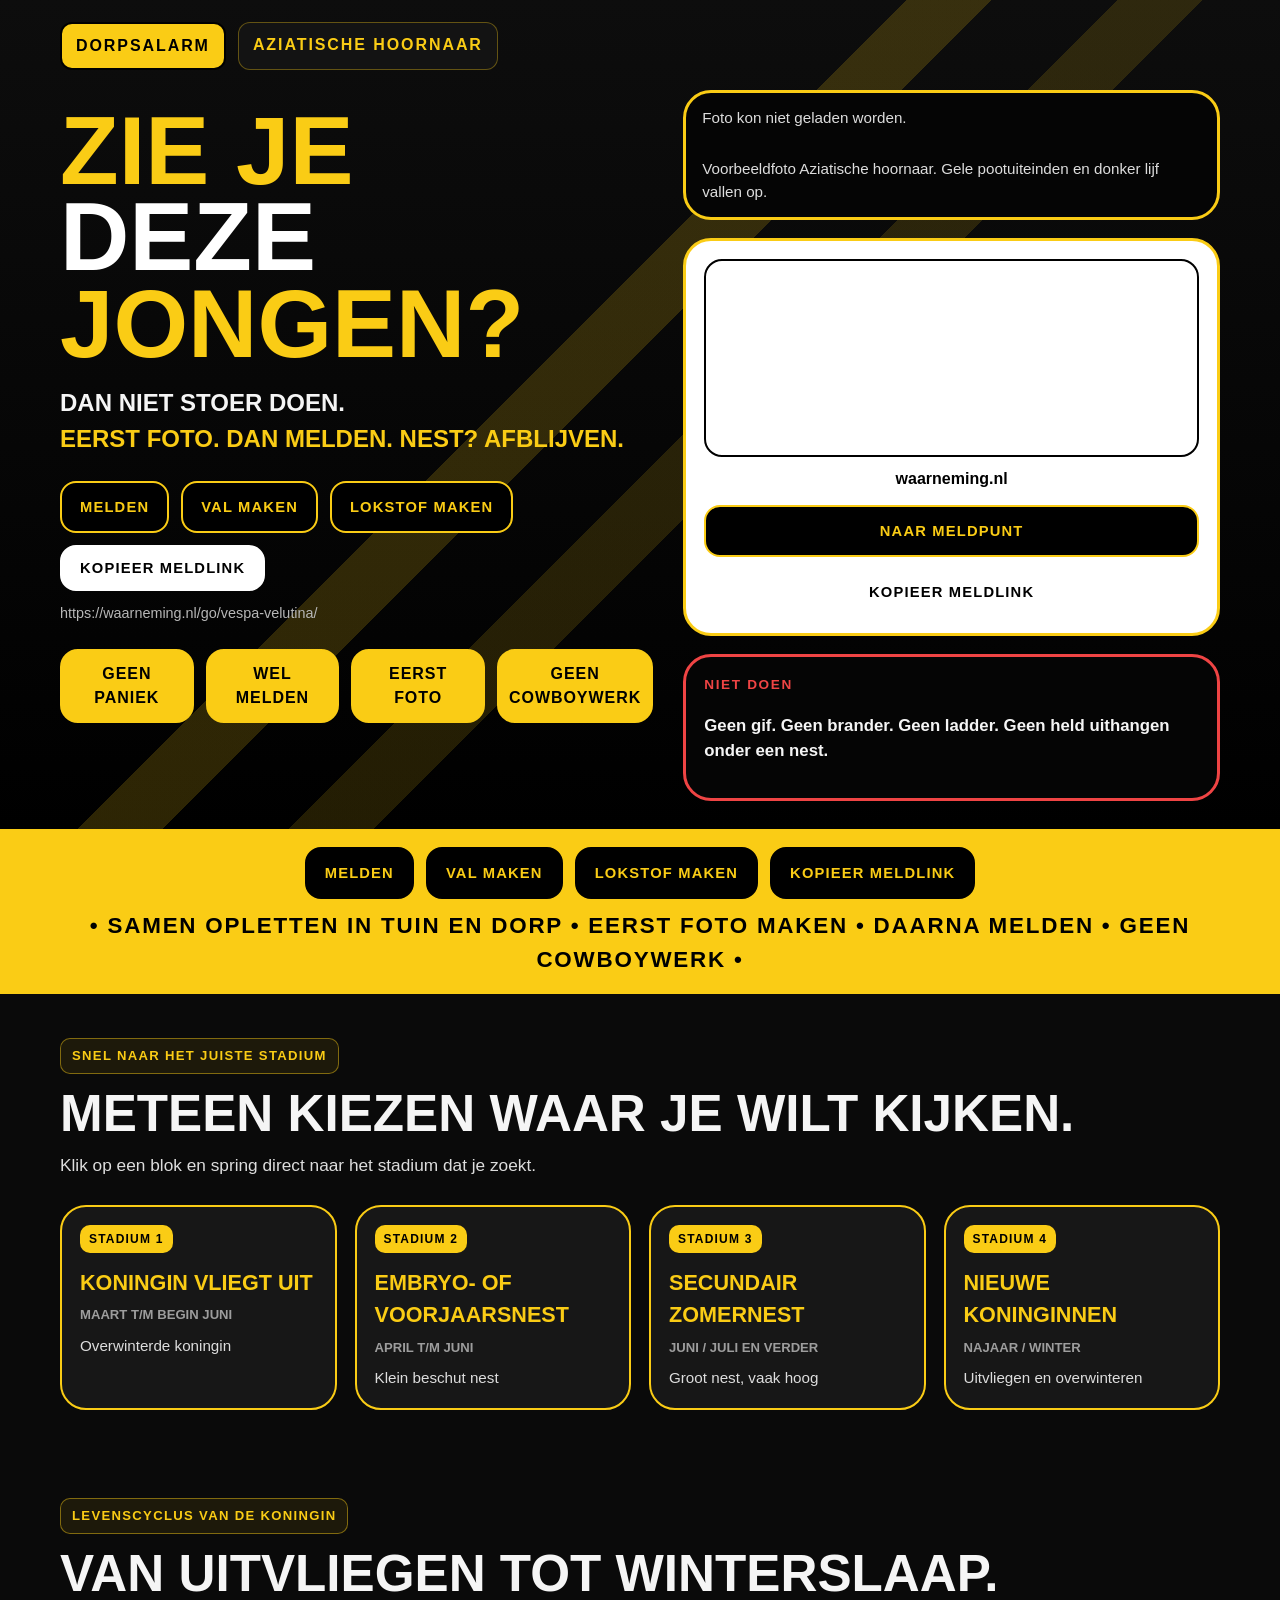
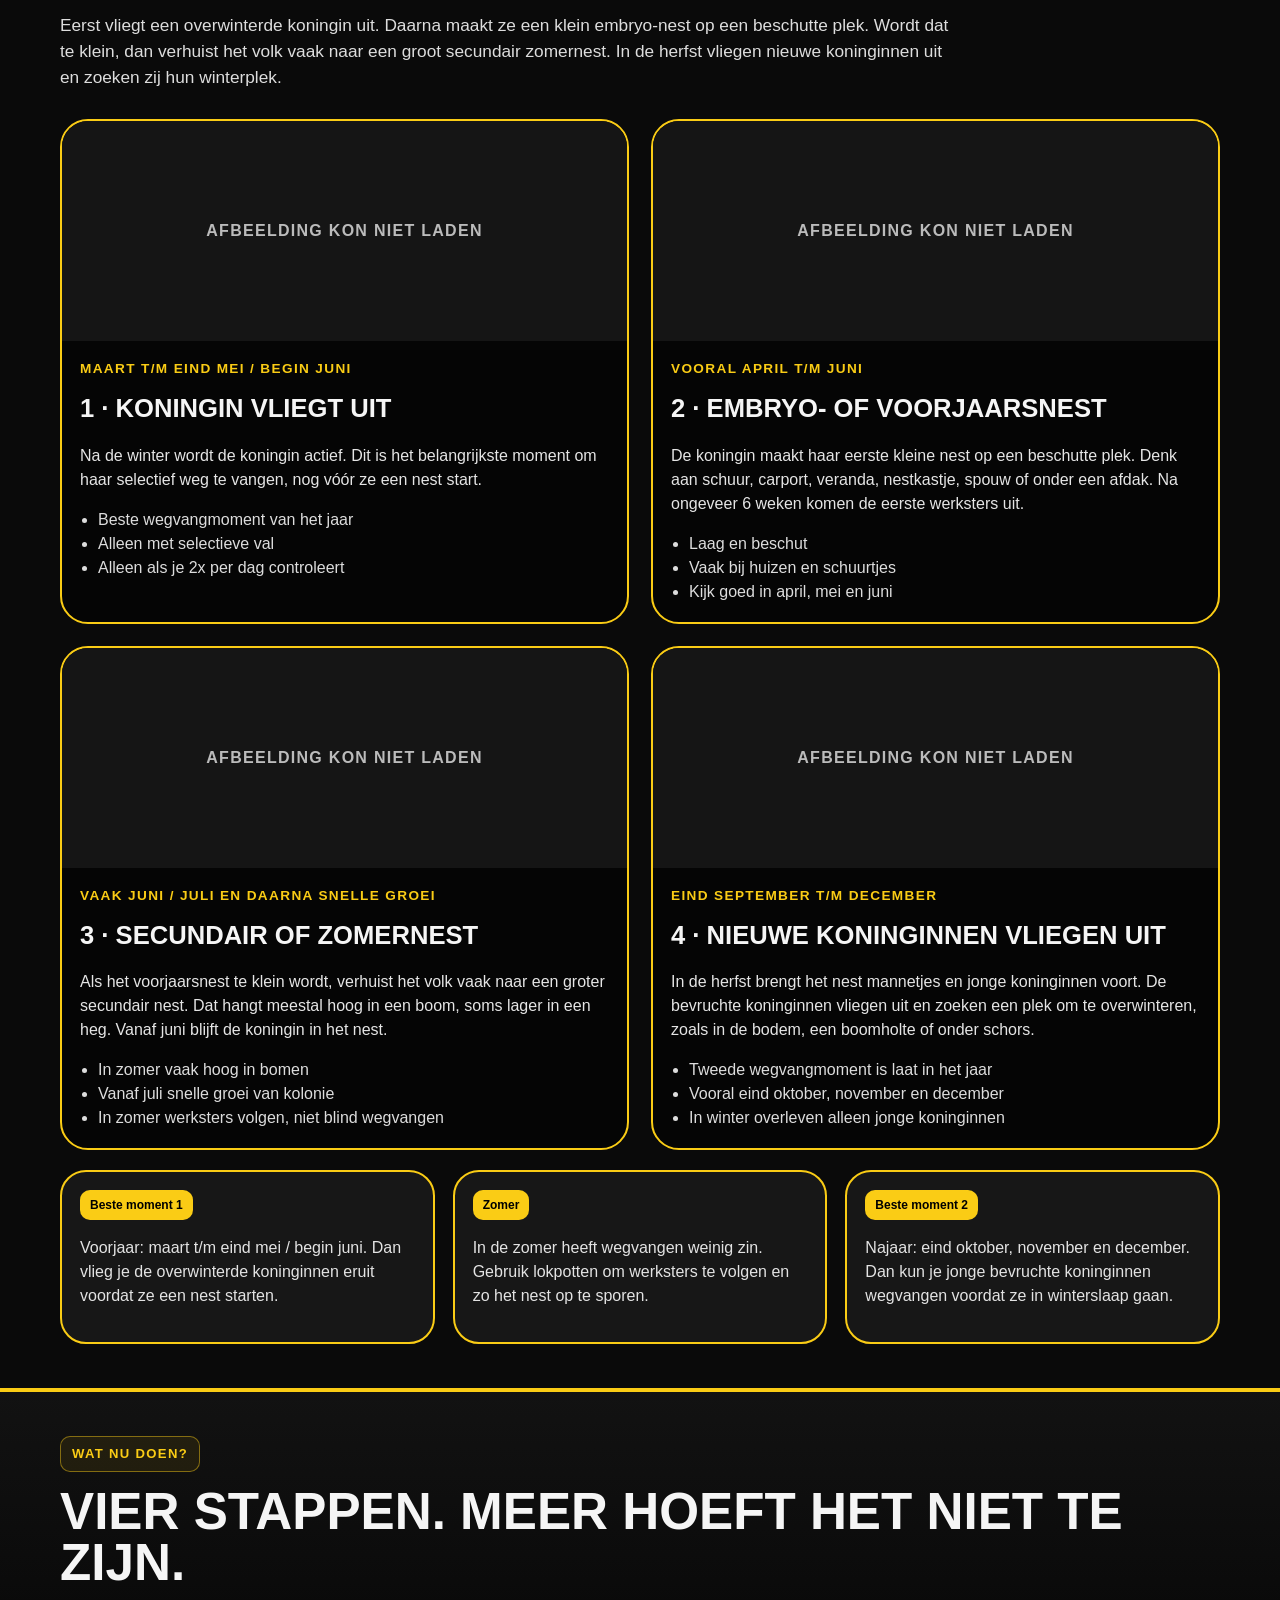
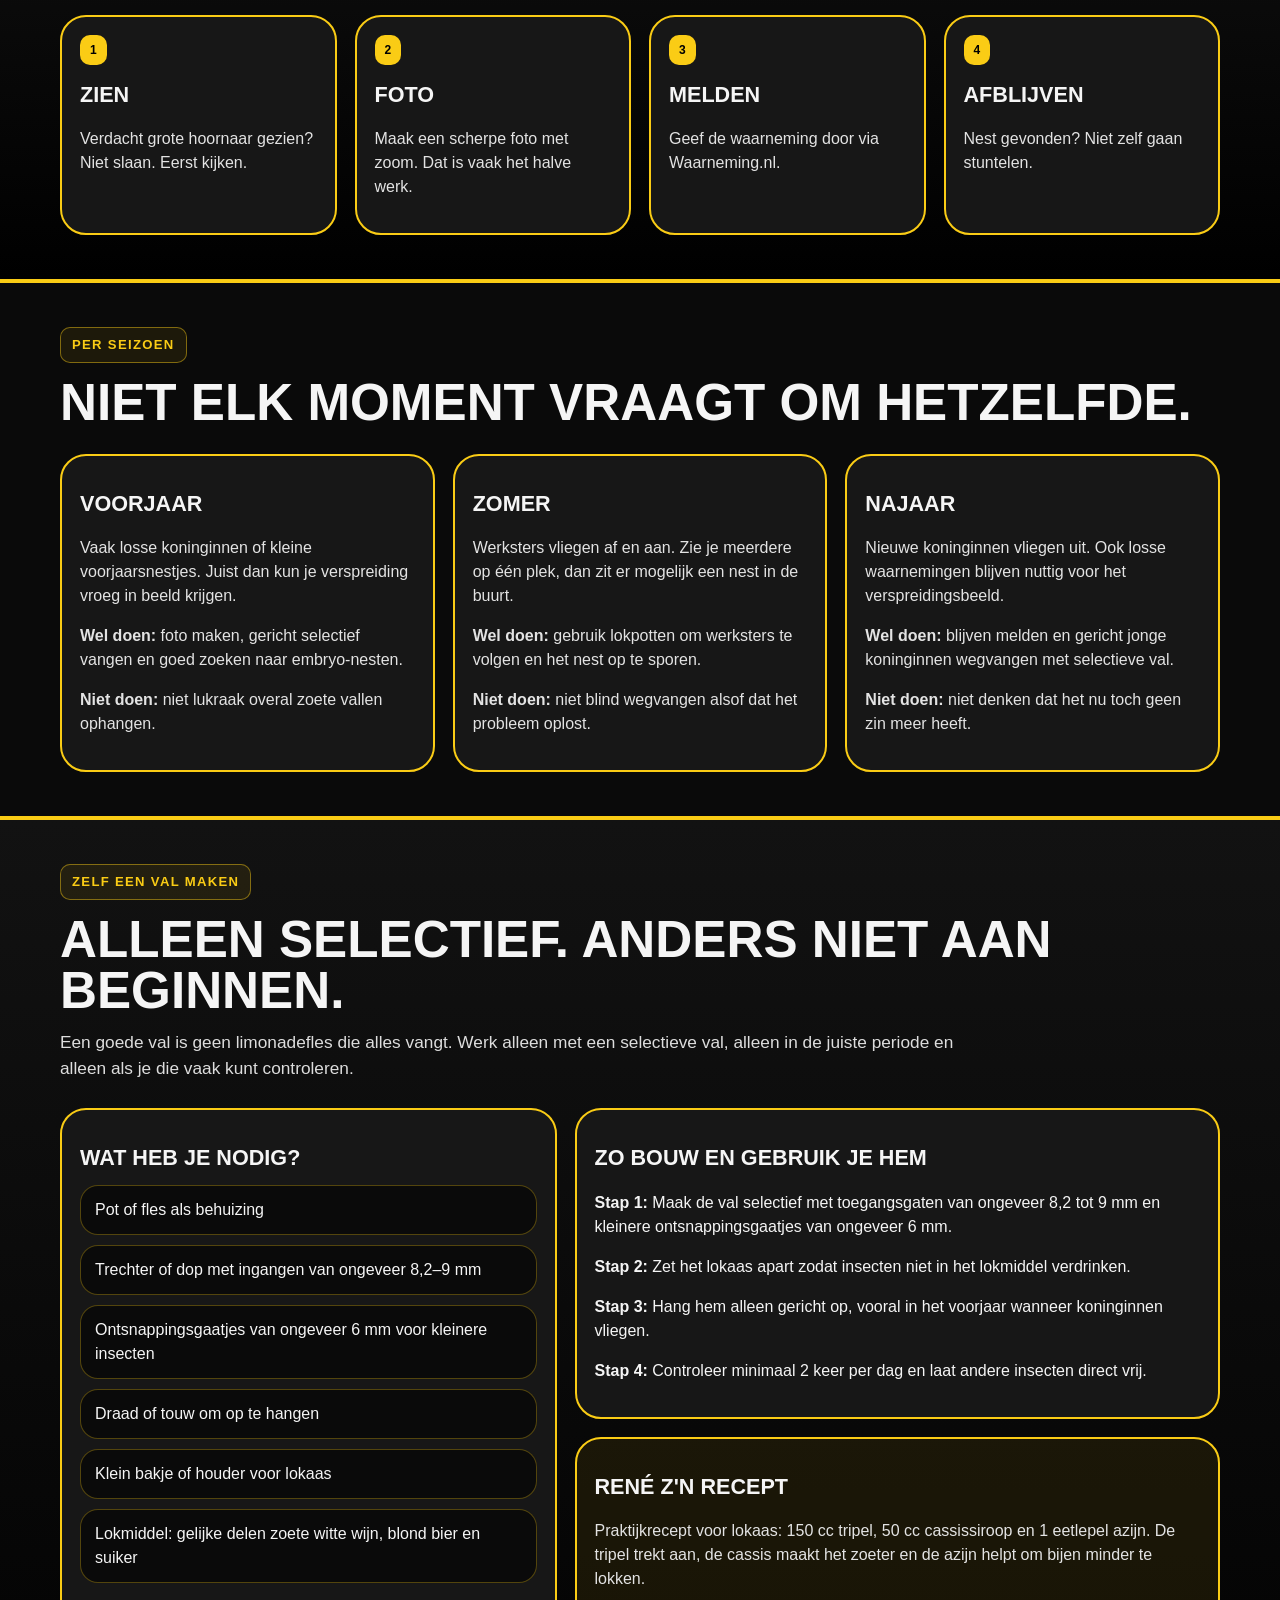
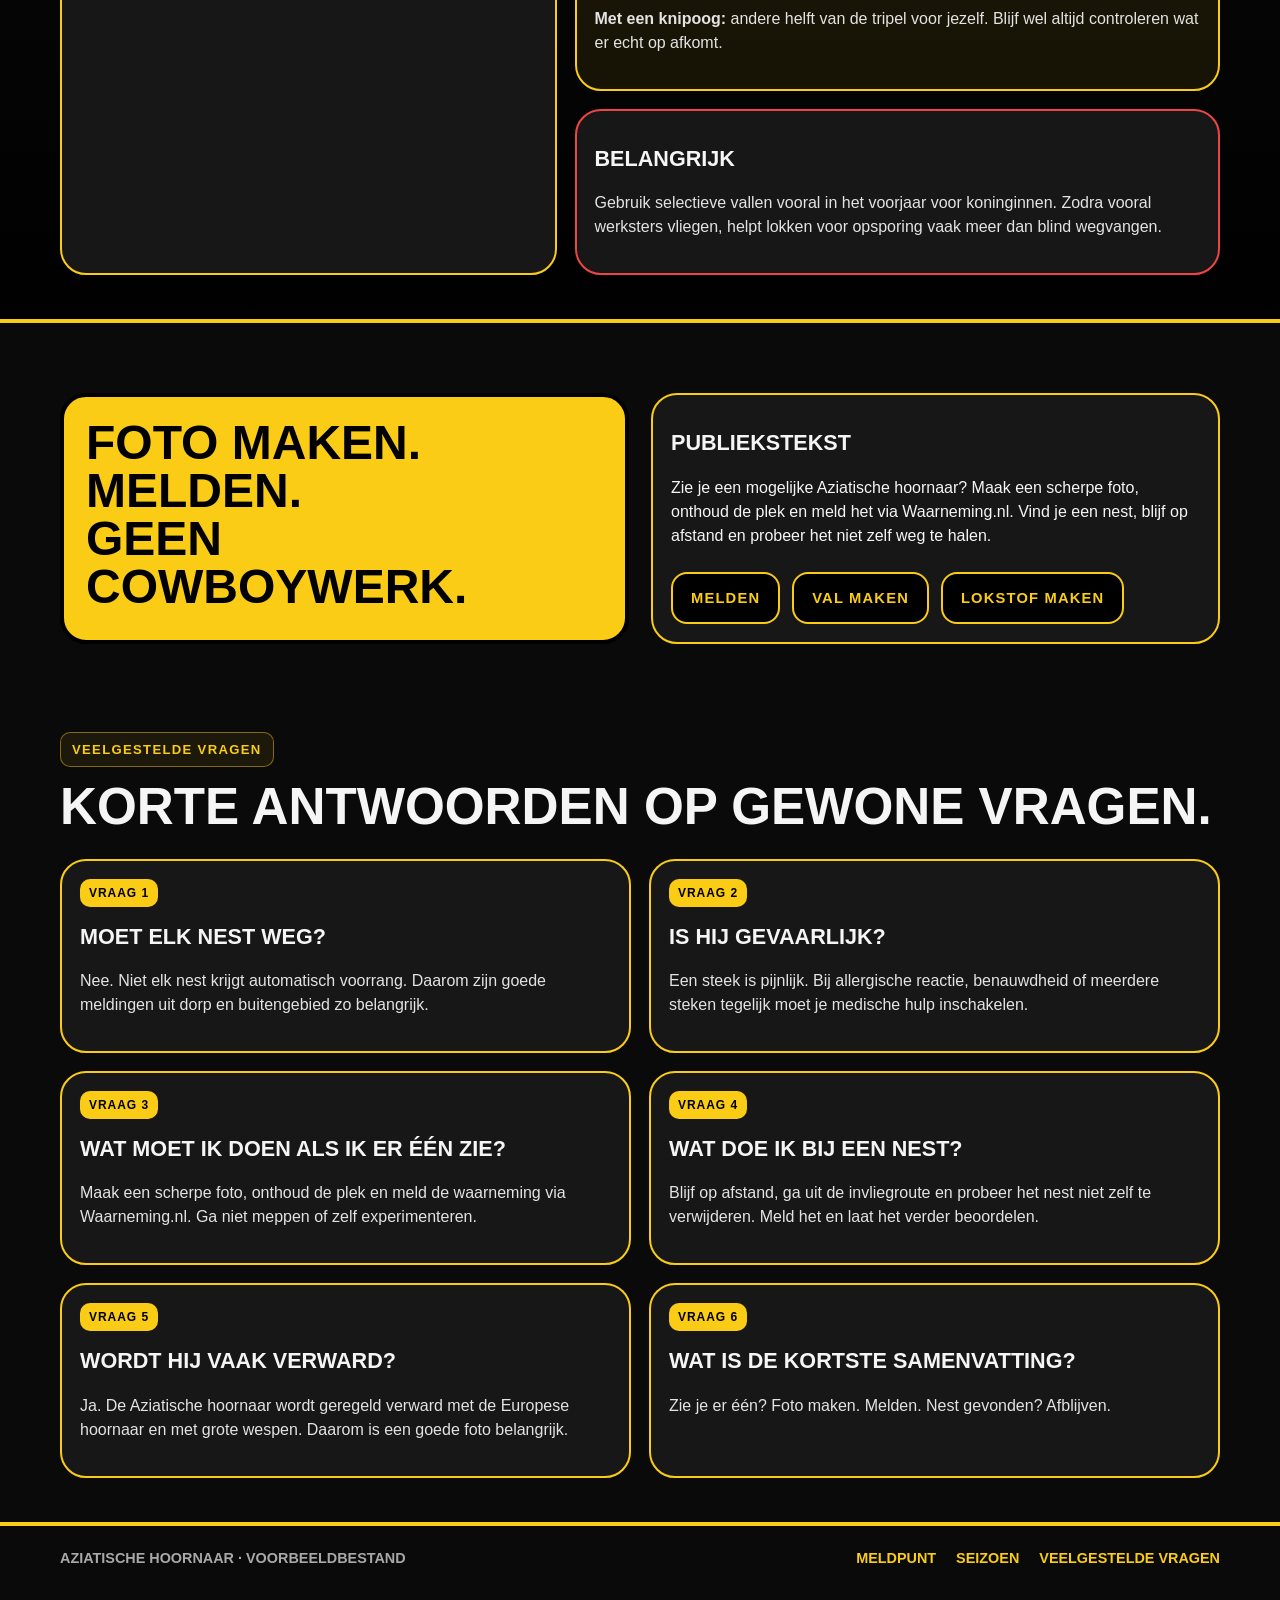
==== index.html @ 9f74a030 "Add files via upload" ====
<!DOCTYPE html>
<html lang="nl">
<head>
<meta charset="utf-8">
<meta name="viewport" content="width=device-width, initial-scale=1">
<title>Aziatische hoornaar – voorbeeld</title>
<style>
:root {
  --bg:#0a0a0a; --panel:#111; --panel2:#171717; --text:#f5f5f5; --muted:#b7b7b7;
  --yellow:#facc15; --red:#ef4444; --white:#fff; --black:#000;
}
* { box-sizing:border-box; }
html { scroll-behavior:smooth; }
body { margin:0; font-family:Arial,Helvetica,sans-serif; background:var(--bg); color:var(--text); line-height:1.5; }
.wrap { max-width:1200px; margin:0 auto; padding:0 20px; }
.hero {
  background:
    linear-gradient(135deg, transparent 0 43%, rgba(250,204,21,.18) 43% 47%, transparent 47% 53%, rgba(250,204,21,.14) 53% 57%, transparent 57% 100%),
    linear-gradient(180deg,#0d0d0d 0%, #000 100%);
  border-bottom:4px solid var(--yellow);
}
.topline { display:flex; gap:12px; flex-wrap:wrap; padding-top:22px; }
.badge { display:inline-block; padding:10px 14px; border-radius:12px; font-weight:900; text-transform:uppercase; letter-spacing:.12em; }
.badge.yellow { background:var(--yellow); color:#000; border:2px solid #000; }
.badge.dark { background:#131313; color:var(--yellow); border:1px solid rgba(250,204,21,.35); }
.hero-grid { display:grid; grid-template-columns:1.05fr .95fr; gap:30px; padding:20px 0 28px; }
h1 { margin:18px 0 0; font-size:clamp(3rem, 9vw, 6rem); line-height:.9; text-transform:uppercase; font-weight:900; color:var(--yellow); }
h1 .white, h1 .yellow { display:block; }
h1 .white { color:#fff; }
h1 .yellow { color:var(--yellow); }
.hero p.lead { margin:18px 0 0; font-size:clamp(1.1rem,2vw,1.5rem); text-transform:uppercase; font-weight:800; }
.hero p.lead .yellow { color:var(--yellow); display:block; }
.button-row { display:flex; gap:12px; flex-wrap:wrap; margin-top:24px; }
.btn {
  display:inline-block; border:2px solid var(--yellow); background:#000; color:var(--yellow);
  padding:13px 18px; border-radius:16px; text-decoration:none; text-transform:uppercase;
  font-weight:900; letter-spacing:.08em; font-size:.92rem;
}
.btn:hover { background:var(--yellow); color:#000; }
.btn.white { border-color:#fff; background:#fff; color:#000; cursor:pointer; }
.urlline { margin-top:12px; font-size:.9rem; color:var(--muted); word-break:break-all; }
.poster-grid { display:grid; grid-template-columns:repeat(4,1fr); gap:12px; margin-top:24px; }
.poster {
  min-height:74px; display:flex; align-items:center; justify-content:center; text-align:center;
  border-radius:18px; border:2px solid var(--yellow); background:var(--yellow); color:#000;
  font-weight:900; text-transform:uppercase; letter-spacing:.06em; padding:10px;
}
.side-stack { display:grid; gap:18px; }
.photo-card, .qr-card, .danger-card { border:3px solid var(--yellow); border-radius:28px; background:#050505; overflow:hidden; }
.photo-card img { width:100%; aspect-ratio:4/3; object-fit:cover; display:block; background:#181818; }
.photo-caption { padding:14px 16px; color:#ddd; font-size:.95rem; }
.qr-card { padding:18px; background:#fff; color:#000; }
.qr-box { display:flex; justify-content:center; padding:12px; border:2px solid #000; border-radius:18px; background:#fff; }
.qr-box svg { width:170px; height:170px; }
.qr-site { margin-top:10px; font-weight:800; text-align:center; }
.danger-card { padding:18px; border-color:var(--red); }
.danger-card .title { color:var(--red); font-weight:900; text-transform:uppercase; letter-spacing:.12em; font-size:.85rem; }
.danger-card p { font-size:1.05rem; font-weight:700; }
.noticebar { background:var(--yellow); color:#000; border-bottom:4px solid var(--yellow); }
.noticebar .wrap { padding-top:14px; padding-bottom:14px; }
.notice { text-align:center; font-size:clamp(1rem,2vw,1.4rem); font-weight:900; text-transform:uppercase; letter-spacing:.08em; }
.quick-actions { display:flex; flex-wrap:wrap; gap:12px; justify-content:center; margin-bottom:10px; }
.quick-actions .btn { border-color:#000; background:#000; color:var(--yellow); }
.quick-actions .btn.white { border-color:#000; }
section.block { padding:44px 0; }
.section-tag {
  display:inline-block; padding:7px 11px; border-radius:10px; color:var(--yellow);
  border:1px solid rgba(250,204,21,.45); background:rgba(250,204,21,.08);
  text-transform:uppercase; font-size:.82rem; font-weight:900; letter-spacing:.1em;
}
section h2 { margin:14px 0 0; font-size:clamp(2rem,4vw,3.3rem); text-transform:uppercase; font-weight:900; line-height:1; }
.section-intro { max-width:900px; color:#ddd; font-size:1.08rem; margin-top:14px; }
.jump-grid, .steps-grid, .timing-grid, .faq-grid, .season-grid, .materials-grid { display:grid; gap:18px; }
.jump-grid { grid-template-columns:repeat(4,1fr); margin-top:26px; }
.jump {
  display:block; text-decoration:none; color:#fff; background:var(--panel2); border:2px solid var(--yellow);
  border-radius:26px; padding:18px;
}
.jump .num {
  display:inline-block; background:var(--yellow); color:#000; border-radius:10px; padding:5px 9px;
  text-transform:uppercase; font-size:.75rem; font-weight:900; letter-spacing:.1em;
}
.jump h3 { margin:14px 0 6px; font-size:1.35rem; color:var(--yellow); text-transform:uppercase; }
.jump .small { color:#9d9d9d; text-transform:uppercase; font-size:.82rem; font-weight:700; }
.jump p { margin:10px 0 0; color:#ddd; font-size:.95rem; }
.stages { display:grid; grid-template-columns:repeat(2,1fr); gap:22px; margin-top:28px; }
.stage-card {
  background:#050505; border:2px solid var(--yellow); border-radius:28px; overflow:hidden;
  scroll-margin-top:20px;
}
.image-wrap { position:relative; background:#151515; }
.image-wrap img { width:100%; aspect-ratio:4/3; object-fit:cover; display:block; }
.img-fallback {
  display:none; align-items:center; justify-content:center; min-height:220px; color:#bbb;
  text-transform:uppercase; font-weight:800; letter-spacing:.08em;
}
.stage-body { padding:18px; }
.eyebrow { color:var(--yellow); font-size:.85rem; font-weight:900; text-transform:uppercase; letter-spacing:.1em; }
.stage-card h3 { margin:10px 0 8px; font-size:1.6rem; text-transform:uppercase; }
.stage-card p { color:#e5e5e5; }
.stage-card ul { margin:14px 0 0; padding-left:18px; color:#ddd; }
.steps-grid { grid-template-columns:repeat(4,1fr); margin-top:26px; }
.step, .timing, .faq, .season, .material, .recipe, .warning {
  background:var(--panel2); border:2px solid var(--yellow); border-radius:26px; padding:18px;
}
.step .num, .timing .num {
  display:inline-block; background:var(--yellow); color:#000; border-radius:10px; padding:6px 10px; font-size:.75rem; font-weight:900;
}
.step h3, .season h3, .material h3, .faq h3, .recipe h3, .warning h3 { margin:14px 0 8px; text-transform:uppercase; font-size:1.35rem; }
.step p, .timing p, .season p, .faq p, .recipe p, .warning p { color:#e3e3e3; }
.timing-grid { grid-template-columns:repeat(3,1fr); margin-top:20px; }
.band {
  border-top:4px solid var(--yellow); border-bottom:4px solid var(--yellow);
  background:linear-gradient(180deg,#121212,#000);
}
.notice-slogan {
  background:var(--yellow); color:#000; border:4px solid #000; border-radius:26px; padding:22px;
  font-size:clamp(1.8rem,4vw,3rem); font-weight:900; text-transform:uppercase; line-height:1;
}
.duo { display:grid; grid-template-columns:1fr 1fr; gap:22px; margin-top:26px; }
.faq-grid { grid-template-columns:repeat(2,1fr); margin-top:26px; }
.faq .qnum {
  display:inline-block; background:var(--yellow); color:#000; border-radius:10px; padding:5px 9px;
  font-size:.75rem; font-weight:900; text-transform:uppercase; letter-spacing:.08em;
}
.season-grid { grid-template-columns:repeat(3,1fr); margin-top:26px; }
.materials-grid { grid-template-columns:1fr 1.3fr; margin-top:26px; }
.material-list > div { margin-top:10px; background:#0a0a0a; border:1px solid rgba(250,204,21,.3); border-radius:18px; padding:12px 14px; }
.recipe { background:rgba(250,204,21,.08); }
.warning { border-color:var(--red); }
.footer {
  border-top:4px solid var(--yellow); padding:22px 0 40px; color:#a8a8a8; text-transform:uppercase; font-weight:700; font-size:.9rem;
}
.footer a { color:var(--yellow); text-decoration:none; margin-left:16px; }
@media (max-width: 980px) {
  .hero-grid, .duo, .materials-grid, .stages, .faq-grid { grid-template-columns:1fr; }
  .poster-grid, .jump-grid, .steps-grid, .timing-grid, .season-grid { grid-template-columns:repeat(2,1fr); }
}
@media (max-width: 640px) {
  .poster-grid, .jump-grid, .steps-grid, .timing-grid, .season-grid { grid-template-columns:1fr; }
  .btn { width:100%; text-align:center; }
}
</style>
</head>
<body>
  <header class="hero">
    <div class="wrap">
      <div class="topline">
        <span class="badge yellow">Dorpsalarm</span>
        <span class="badge dark">Aziatische hoornaar</span>
      </div>
      <div class="hero-grid">
        <div>
          <h1>ZIE JE <span class="white">DEZE</span><span class="yellow">JONGEN?</span></h1>
          <p class="lead">Dan niet stoer doen.<span class="yellow">Eerst foto. Dan melden. Nest? Afblijven.</span></p>

          <div class="button-row">
            <a class="btn" href="https://waarneming.nl/go/vespa-velutina/" target="_blank" rel="noreferrer">Melden</a>
            <a class="btn" href="#val-maken">Val maken</a>
            <a class="btn" href="#lokstof">Lokstof maken</a>
            <button class="btn white" type="button" onclick="copyReportUrl()">Kopieer meldlink</button>
          </div>
          <div class="urlline">https://waarneming.nl/go/vespa-velutina/</div>

          <div class="poster-grid">
            <div class="poster">Geen paniek</div>
            <div class="poster">Wel melden</div>
            <div class="poster">Eerst foto</div>
            <div class="poster">Geen cowboywerk</div>
          </div>
        </div>

        <div class="side-stack">
          <div class="photo-card">
            <img src="https://upload.wikimedia.org/wikipedia/commons/5/5e/Vespa_velutina_front.JPG"
                 alt="Foto van een Aziatische hoornaar"
                 onerror="this.style.display='none'; this.nextElementSibling.style.display='block';">
            <div class="photo-caption" style="display:none;">Foto kon niet geladen worden.</div>
            <div class="photo-caption">Voorbeeldfoto Aziatische hoornaar. Gele pootuiteinden en donker lijf vallen op.</div>
          </div>

          <div class="qr-card">
            <div class="qr-box"><?xml version='1.0' encoding='UTF-8'?>
<svg width="24.8mm" height="24.8mm" version="1.1" xmlns="http://www.w3.org/2000/svg"><svg:rect xmlns:svg="http://www.w3.org/2000/svg" x="0.8mm" y="0.8mm" width="0.8mm" height="0.8mm"/><svg:rect xmlns:svg="http://www.w3.org/2000/svg" x="1.6mm" y="0.8mm" width="0.8mm" height="0.8mm"/><svg:rect xmlns:svg="http://www.w3.org/2000/svg" x="2.4mm" y="0.8mm" width="0.8mm" height="0.8mm"/><svg:rect xmlns:svg="http://www.w3.org/2000/svg" x="3.2mm" y="0.8mm" width="0.8mm" height="0.8mm"/><svg:rect xmlns:svg="http://www.w3.org/2000/svg" x="4mm" y="0.8mm" width="0.8mm" height="0.8mm"/><svg:rect xmlns:svg="http://www.w3.org/2000/svg" x="4.8mm" y="0.8mm" width="0.8mm" height="0.8mm"/><svg:rect xmlns:svg="http://www.w3.org/2000/svg" x="5.6mm" y="0.8mm" width="0.8mm" height="0.8mm"/><svg:rect xmlns:svg="http://www.w3.org/2000/svg" x="7.2mm" y="0.8mm" width="0.8mm" height="0.8mm"/><svg:rect xmlns:svg="http://www.w3.org/2000/svg" x="8mm" y="0.8mm" width="0.8mm" height="0.8mm"/><svg:rect xmlns:svg="http://www.w3.org/2000/svg" x="8.8mm" y="0.8mm" width="0.8mm" height="0.8mm"/><svg:rect xmlns:svg="http://www.w3.org/2000/svg" x="9.6mm" y="0.8mm" width="0.8mm" height="0.8mm"/><svg:rect xmlns:svg="http://www.w3.org/2000/svg" x="12mm" y="0.8mm" width="0.8mm" height="0.8mm"/><svg:rect xmlns:svg="http://www.w3.org/2000/svg" x="12.8mm" y="0.8mm" width="0.8mm" height="0.8mm"/><svg:rect xmlns:svg="http://www.w3.org/2000/svg" x="13.6mm" y="0.8mm" width="0.8mm" height="0.8mm"/><svg:rect xmlns:svg="http://www.w3.org/2000/svg" x="15.2mm" y="0.8mm" width="0.8mm" height="0.8mm"/><svg:rect xmlns:svg="http://www.w3.org/2000/svg" x="18.4mm" y="0.8mm" width="0.8mm" height="0.8mm"/><svg:rect xmlns:svg="http://www.w3.org/2000/svg" x="19.2mm" y="0.8mm" width="0.8mm" height="0.8mm"/><svg:rect xmlns:svg="http://www.w3.org/2000/svg" x="20mm" y="0.8mm" width="0.8mm" height="0.8mm"/><svg:rect xmlns:svg="http://www.w3.org/2000/svg" x="20.8mm" y="0.8mm" width="0.8mm" height="0.8mm"/><svg:rect xmlns:svg="http://www.w3.org/2000/svg" x="21.6mm" y="0.8mm" width="0.8mm" height="0.8mm"/><svg:rect xmlns:svg="http://www.w3.org/2000/svg" x="22.4mm" y="0.8mm" width="0.8mm" height="0.8mm"/><svg:rect xmlns:svg="http://www.w3.org/2000/svg" x="23.2mm" y="0.8mm" width="0.8mm" height="0.8mm"/><svg:rect xmlns:svg="http://www.w3.org/2000/svg" x="0.8mm" y="1.6mm" width="0.8mm" height="0.8mm"/><svg:rect xmlns:svg="http://www.w3.org/2000/svg" x="5.6mm" y="1.6mm" width="0.8mm" height="0.8mm"/><svg:rect xmlns:svg="http://www.w3.org/2000/svg" x="8mm" y="1.6mm" width="0.8mm" height="0.8mm"/><svg:rect xmlns:svg="http://www.w3.org/2000/svg" x="8.8mm" y="1.6mm" width="0.8mm" height="0.8mm"/><svg:rect xmlns:svg="http://www.w3.org/2000/svg" x="10.4mm" y="1.6mm" width="0.8mm" height="0.8mm"/><svg:rect xmlns:svg="http://www.w3.org/2000/svg" x="11.2mm" y="1.6mm" width="0.8mm" height="0.8mm"/><svg:rect xmlns:svg="http://www.w3.org/2000/svg" x="12mm" y="1.6mm" width="0.8mm" height="0.8mm"/><svg:rect xmlns:svg="http://www.w3.org/2000/svg" x="14.4mm" y="1.6mm" width="0.8mm" height="0.8mm"/><svg:rect xmlns:svg="http://www.w3.org/2000/svg" x="16mm" y="1.6mm" width="0.8mm" height="0.8mm"/><svg:rect xmlns:svg="http://www.w3.org/2000/svg" x="18.4mm" y="1.6mm" width="0.8mm" height="0.8mm"/><svg:rect xmlns:svg="http://www.w3.org/2000/svg" x="23.2mm" y="1.6mm" width="0.8mm" height="0.8mm"/><svg:rect xmlns:svg="http://www.w3.org/2000/svg" x="0.8mm" y="2.4mm" width="0.8mm" height="0.8mm"/><svg:rect xmlns:svg="http://www.w3.org/2000/svg" x="2.4mm" y="2.4mm" width="0.8mm" height="0.8mm"/><svg:rect xmlns:svg="http://www.w3.org/2000/svg" x="3.2mm" y="2.4mm" width="0.8mm" height="0.8mm"/><svg:rect xmlns:svg="http://www.w3.org/2000/svg" x="4mm" y="2.4mm" width="0.8mm" height="0.8mm"/><svg:rect xmlns:svg="http://www.w3.org/2000/svg" x="5.6mm" y="2.4mm" width="0.8mm" height="0.8mm"/><svg:rect xmlns:svg="http://www.w3.org/2000/svg" x="8mm" y="2.4mm" width="0.8mm" height="0.8mm"/><svg:rect xmlns:svg="http://www.w3.org/2000/svg" x="10.4mm" y="2.4mm" width="0.8mm" height="0.8mm"/><svg:rect xmlns:svg="http://www.w3.org/2000/svg" x="12mm" y="2.4mm" width="0.8mm" height="0.8mm"/><svg:rect xmlns:svg="http://www.w3.org/2000/svg" x="12.8mm" y="2.4mm" width="0.8mm" height="0.8mm"/><svg:rect xmlns:svg="http://www.w3.org/2000/svg" x="14.4mm" y="2.4mm" width="0.8mm" height="0.8mm"/><svg:rect xmlns:svg="http://www.w3.org/2000/svg" x="15.2mm" y="2.4mm" width="0.8mm" height="0.8mm"/><svg:rect xmlns:svg="http://www.w3.org/2000/svg" x="16mm" y="2.4mm" width="0.8mm" height="0.8mm"/><svg:rect xmlns:svg="http://www.w3.org/2000/svg" x="16.8mm" y="2.4mm" width="0.8mm" height="0.8mm"/><svg:rect xmlns:svg="http://www.w3.org/2000/svg" x="18.4mm" y="2.4mm" width="0.8mm" height="0.8mm"/><svg:rect xmlns:svg="http://www.w3.org/2000/svg" x="20mm" y="2.4mm" width="0.8mm" height="0.8mm"/><svg:rect xmlns:svg="http://www.w3.org/2000/svg" x="20.8mm" y="2.4mm" width="0.8mm" height="0.8mm"/><svg:rect xmlns:svg="http://www.w3.org/2000/svg" x="21.6mm" y="2.4mm" width="0.8mm" height="0.8mm"/><svg:rect xmlns:svg="http://www.w3.org/2000/svg" x="23.2mm" y="2.4mm" width="0.8mm" height="0.8mm"/><svg:rect xmlns:svg="http://www.w3.org/2000/svg" x="0.8mm" y="3.2mm" width="0.8mm" height="0.8mm"/><svg:rect xmlns:svg="http://www.w3.org/2000/svg" x="2.4mm" y="3.2mm" width="0.8mm" height="0.8mm"/><svg:rect xmlns:svg="http://www.w3.org/2000/svg" x="3.2mm" y="3.2mm" width="0.8mm" height="0.8mm"/><svg:rect xmlns:svg="http://www.w3.org/2000/svg" x="4mm" y="3.2mm" width="0.8mm" height="0.8mm"/><svg:rect xmlns:svg="http://www.w3.org/2000/svg" x="5.6mm" y="3.2mm" width="0.8mm" height="0.8mm"/><svg:rect xmlns:svg="http://www.w3.org/2000/svg" x="7.2mm" y="3.2mm" width="0.8mm" height="0.8mm"/><svg:rect xmlns:svg="http://www.w3.org/2000/svg" x="8mm" y="3.2mm" width="0.8mm" height="0.8mm"/><svg:rect xmlns:svg="http://www.w3.org/2000/svg" x="8.8mm" y="3.2mm" width="0.8mm" height="0.8mm"/><svg:rect xmlns:svg="http://www.w3.org/2000/svg" x="10.4mm" y="3.2mm" width="0.8mm" height="0.8mm"/><svg:rect xmlns:svg="http://www.w3.org/2000/svg" x="11.2mm" y="3.2mm" width="0.8mm" height="0.8mm"/><svg:rect xmlns:svg="http://www.w3.org/2000/svg" x="12mm" y="3.2mm" width="0.8mm" height="0.8mm"/><svg:rect xmlns:svg="http://www.w3.org/2000/svg" x="12.8mm" y="3.2mm" width="0.8mm" height="0.8mm"/><svg:rect xmlns:svg="http://www.w3.org/2000/svg" x="15.2mm" y="3.2mm" width="0.8mm" height="0.8mm"/><svg:rect xmlns:svg="http://www.w3.org/2000/svg" x="16mm" y="3.2mm" width="0.8mm" height="0.8mm"/><svg:rect xmlns:svg="http://www.w3.org/2000/svg" x="18.4mm" y="3.2mm" width="0.8mm" height="0.8mm"/><svg:rect xmlns:svg="http://www.w3.org/2000/svg" x="20mm" y="3.2mm" width="0.8mm" height="0.8mm"/><svg:rect xmlns:svg="http://www.w3.org/2000/svg" x="20.8mm" y="3.2mm" width="0.8mm" height="0.8mm"/><svg:rect xmlns:svg="http://www.w3.org/2000/svg" x="21.6mm" y="3.2mm" width="0.8mm" height="0.8mm"/><svg:rect xmlns:svg="http://www.w3.org/2000/svg" x="23.2mm" y="3.2mm" width="0.8mm" height="0.8mm"/><svg:rect xmlns:svg="http://www.w3.org/2000/svg" x="0.8mm" y="4mm" width="0.8mm" height="0.8mm"/><svg:rect xmlns:svg="http://www.w3.org/2000/svg" x="2.4mm" y="4mm" width="0.8mm" height="0.8mm"/><svg:rect xmlns:svg="http://www.w3.org/2000/svg" x="3.2mm" y="4mm" width="0.8mm" height="0.8mm"/><svg:rect xmlns:svg="http://www.w3.org/2000/svg" x="4mm" y="4mm" width="0.8mm" height="0.8mm"/><svg:rect xmlns:svg="http://www.w3.org/2000/svg" x="5.6mm" y="4mm" width="0.8mm" height="0.8mm"/><svg:rect xmlns:svg="http://www.w3.org/2000/svg" x="7.2mm" y="4mm" width="0.8mm" height="0.8mm"/><svg:rect xmlns:svg="http://www.w3.org/2000/svg" x="8.8mm" y="4mm" width="0.8mm" height="0.8mm"/><svg:rect xmlns:svg="http://www.w3.org/2000/svg" x="10.4mm" y="4mm" width="0.8mm" height="0.8mm"/><svg:rect xmlns:svg="http://www.w3.org/2000/svg" x="12mm" y="4mm" width="0.8mm" height="0.8mm"/><svg:rect xmlns:svg="http://www.w3.org/2000/svg" x="12.8mm" y="4mm" width="0.8mm" height="0.8mm"/><svg:rect xmlns:svg="http://www.w3.org/2000/svg" x="13.6mm" y="4mm" width="0.8mm" height="0.8mm"/><svg:rect xmlns:svg="http://www.w3.org/2000/svg" x="14.4mm" y="4mm" width="0.8mm" height="0.8mm"/><svg:rect xmlns:svg="http://www.w3.org/2000/svg" x="15.2mm" y="4mm" width="0.8mm" height="0.8mm"/><svg:rect xmlns:svg="http://www.w3.org/2000/svg" x="16.8mm" y="4mm" width="0.8mm" height="0.8mm"/><svg:rect xmlns:svg="http://www.w3.org/2000/svg" x="18.4mm" y="4mm" width="0.8mm" height="0.8mm"/><svg:rect xmlns:svg="http://www.w3.org/2000/svg" x="20mm" y="4mm" width="0.8mm" height="0.8mm"/><svg:rect xmlns:svg="http://www.w3.org/2000/svg" x="20.8mm" y="4mm" width="0.8mm" height="0.8mm"/><svg:rect xmlns:svg="http://www.w3.org/2000/svg" x="21.6mm" y="4mm" width="0.8mm" height="0.8mm"/><svg:rect xmlns:svg="http://www.w3.org/2000/svg" x="23.2mm" y="4mm" width="0.8mm" height="0.8mm"/><svg:rect xmlns:svg="http://www.w3.org/2000/svg" x="0.8mm" y="4.8mm" width="0.8mm" height="0.8mm"/><svg:rect xmlns:svg="http://www.w3.org/2000/svg" x="5.6mm" y="4.8mm" width="0.8mm" height="0.8mm"/><svg:rect xmlns:svg="http://www.w3.org/2000/svg" x="7.2mm" y="4.8mm" width="0.8mm" height="0.8mm"/><svg:rect xmlns:svg="http://www.w3.org/2000/svg" x="8mm" y="4.8mm" width="0.8mm" height="0.8mm"/><svg:rect xmlns:svg="http://www.w3.org/2000/svg" x="10.4mm" y="4.8mm" width="0.8mm" height="0.8mm"/><svg:rect xmlns:svg="http://www.w3.org/2000/svg" x="13.6mm" y="4.8mm" width="0.8mm" height="0.8mm"/><svg:rect xmlns:svg="http://www.w3.org/2000/svg" x="14.4mm" y="4.8mm" width="0.8mm" height="0.8mm"/><svg:rect xmlns:svg="http://www.w3.org/2000/svg" x="16mm" y="4.8mm" width="0.8mm" height="0.8mm"/><svg:rect xmlns:svg="http://www.w3.org/2000/svg" x="16.8mm" y="4.8mm" width="0.8mm" height="0.8mm"/><svg:rect xmlns:svg="http://www.w3.org/2000/svg" x="18.4mm" y="4.8mm" width="0.8mm" height="0.8mm"/><svg:rect xmlns:svg="http://www.w3.org/2000/svg" x="23.2mm" y="4.8mm" width="0.8mm" height="0.8mm"/><svg:rect xmlns:svg="http://www.w3.org/2000/svg" x="0.8mm" y="5.6mm" width="0.8mm" height="0.8mm"/><svg:rect xmlns:svg="http://www.w3.org/2000/svg" x="1.6mm" y="5.6mm" width="0.8mm" height="0.8mm"/><svg:rect xmlns:svg="http://www.w3.org/2000/svg" x="2.4mm" y="5.6mm" width="0.8mm" height="0.8mm"/><svg:rect xmlns:svg="http://www.w3.org/2000/svg" x="3.2mm" y="5.6mm" width="0.8mm" height="0.8mm"/><svg:rect xmlns:svg="http://www.w3.org/2000/svg" x="4mm" y="5.6mm" width="0.8mm" height="0.8mm"/><svg:rect xmlns:svg="http://www.w3.org/2000/svg" x="4.8mm" y="5.6mm" width="0.8mm" height="0.8mm"/><svg:rect xmlns:svg="http://www.w3.org/2000/svg" x="5.6mm" y="5.6mm" width="0.8mm" height="0.8mm"/><svg:rect xmlns:svg="http://www.w3.org/2000/svg" x="7.2mm" y="5.6mm" width="0.8mm" height="0.8mm"/><svg:rect xmlns:svg="http://www.w3.org/2000/svg" x="8.8mm" y="5.6mm" width="0.8mm" height="0.8mm"/><svg:rect xmlns:svg="http://www.w3.org/2000/svg" x="10.4mm" y="5.6mm" width="0.8mm" height="0.8mm"/><svg:rect xmlns:svg="http://www.w3.org/2000/svg" x="12mm" y="5.6mm" width="0.8mm" height="0.8mm"/><svg:rect xmlns:svg="http://www.w3.org/2000/svg" x="13.6mm" y="5.6mm" width="0.8mm" height="0.8mm"/><svg:rect xmlns:svg="http://www.w3.org/2000/svg" x="15.2mm" y="5.6mm" width="0.8mm" height="0.8mm"/><svg:rect xmlns:svg="http://www.w3.org/2000/svg" x="16.8mm" y="5.6mm" width="0.8mm" height="0.8mm"/><svg:rect xmlns:svg="http://www.w3.org/2000/svg" x="18.4mm" y="5.6mm" width="0.8mm" height="0.8mm"/><svg:rect xmlns:svg="http://www.w3.org/2000/svg" x="19.2mm" y="5.6mm" width="0.8mm" height="0.8mm"/><svg:rect xmlns:svg="http://www.w3.org/2000/svg" x="20mm" y="5.6mm" width="0.8mm" height="0.8mm"/><svg:rect xmlns:svg="http://www.w3.org/2000/svg" x="20.8mm" y="5.6mm" width="0.8mm" height="0.8mm"/><svg:rect xmlns:svg="http://www.w3.org/2000/svg" x="21.6mm" y="5.6mm" width="0.8mm" height="0.8mm"/><svg:rect xmlns:svg="http://www.w3.org/2000/svg" x="22.4mm" y="5.6mm" width="0.8mm" height="0.8mm"/><svg:rect xmlns:svg="http://www.w3.org/2000/svg" x="23.2mm" y="5.6mm" width="0.8mm" height="0.8mm"/><svg:rect xmlns:svg="http://www.w3.org/2000/svg" x="7.2mm" y="6.4mm" width="0.8mm" height="0.8mm"/><svg:rect xmlns:svg="http://www.w3.org/2000/svg" x="8.8mm" y="6.4mm" width="0.8mm" height="0.8mm"/><svg:rect xmlns:svg="http://www.w3.org/2000/svg" x="9.6mm" y="6.4mm" width="0.8mm" height="0.8mm"/><svg:rect xmlns:svg="http://www.w3.org/2000/svg" x="12.8mm" y="6.4mm" width="0.8mm" height="0.8mm"/><svg:rect xmlns:svg="http://www.w3.org/2000/svg" x="14.4mm" y="6.4mm" width="0.8mm" height="0.8mm"/><svg:rect xmlns:svg="http://www.w3.org/2000/svg" x="15.2mm" y="6.4mm" width="0.8mm" height="0.8mm"/><svg:rect xmlns:svg="http://www.w3.org/2000/svg" x="16.8mm" y="6.4mm" width="0.8mm" height="0.8mm"/><svg:rect xmlns:svg="http://www.w3.org/2000/svg" x="0.8mm" y="7.2mm" width="0.8mm" height="0.8mm"/><svg:rect xmlns:svg="http://www.w3.org/2000/svg" x="4mm" y="7.2mm" width="0.8mm" height="0.8mm"/><svg:rect xmlns:svg="http://www.w3.org/2000/svg" x="5.6mm" y="7.2mm" width="0.8mm" height="0.8mm"/><svg:rect xmlns:svg="http://www.w3.org/2000/svg" x="6.4mm" y="7.2mm" width="0.8mm" height="0.8mm"/><svg:rect xmlns:svg="http://www.w3.org/2000/svg" x="7.2mm" y="7.2mm" width="0.8mm" height="0.8mm"/><svg:rect xmlns:svg="http://www.w3.org/2000/svg" x="8mm" y="7.2mm" width="0.8mm" height="0.8mm"/><svg:rect xmlns:svg="http://www.w3.org/2000/svg" x="8.8mm" y="7.2mm" width="0.8mm" height="0.8mm"/><svg:rect xmlns:svg="http://www.w3.org/2000/svg" x="13.6mm" y="7.2mm" width="0.8mm" height="0.8mm"/><svg:rect xmlns:svg="http://www.w3.org/2000/svg" x="14.4mm" y="7.2mm" width="0.8mm" height="0.8mm"/><svg:rect xmlns:svg="http://www.w3.org/2000/svg" x="15.2mm" y="7.2mm" width="0.8mm" height="0.8mm"/><svg:rect xmlns:svg="http://www.w3.org/2000/svg" x="16.8mm" y="7.2mm" width="0.8mm" height="0.8mm"/><svg:rect xmlns:svg="http://www.w3.org/2000/svg" x="17.6mm" y="7.2mm" width="0.8mm" height="0.8mm"/><svg:rect xmlns:svg="http://www.w3.org/2000/svg" x="18.4mm" y="7.2mm" width="0.8mm" height="0.8mm"/><svg:rect xmlns:svg="http://www.w3.org/2000/svg" x="19.2mm" y="7.2mm" width="0.8mm" height="0.8mm"/><svg:rect xmlns:svg="http://www.w3.org/2000/svg" x="20mm" y="7.2mm" width="0.8mm" height="0.8mm"/><svg:rect xmlns:svg="http://www.w3.org/2000/svg" x="20.8mm" y="7.2mm" width="0.8mm" height="0.8mm"/><svg:rect xmlns:svg="http://www.w3.org/2000/svg" x="23.2mm" y="7.2mm" width="0.8mm" height="0.8mm"/><svg:rect xmlns:svg="http://www.w3.org/2000/svg" x="0.8mm" y="8mm" width="0.8mm" height="0.8mm"/><svg:rect xmlns:svg="http://www.w3.org/2000/svg" x="2.4mm" y="8mm" width="0.8mm" height="0.8mm"/><svg:rect xmlns:svg="http://www.w3.org/2000/svg" x="3.2mm" y="8mm" width="0.8mm" height="0.8mm"/><svg:rect xmlns:svg="http://www.w3.org/2000/svg" x="4mm" y="8mm" width="0.8mm" height="0.8mm"/><svg:rect xmlns:svg="http://www.w3.org/2000/svg" x="6.4mm" y="8mm" width="0.8mm" height="0.8mm"/><svg:rect xmlns:svg="http://www.w3.org/2000/svg" x="7.2mm" y="8mm" width="0.8mm" height="0.8mm"/><svg:rect xmlns:svg="http://www.w3.org/2000/svg" x="8mm" y="8mm" width="0.8mm" height="0.8mm"/><svg:rect xmlns:svg="http://www.w3.org/2000/svg" x="8.8mm" y="8mm" width="0.8mm" height="0.8mm"/><svg:rect xmlns:svg="http://www.w3.org/2000/svg" x="9.6mm" y="8mm" width="0.8mm" height="0.8mm"/><svg:rect xmlns:svg="http://www.w3.org/2000/svg" x="10.4mm" y="8mm" width="0.8mm" height="0.8mm"/><svg:rect xmlns:svg="http://www.w3.org/2000/svg" x="11.2mm" y="8mm" width="0.8mm" height="0.8mm"/><svg:rect xmlns:svg="http://www.w3.org/2000/svg" x="12mm" y="8mm" width="0.8mm" height="0.8mm"/><svg:rect xmlns:svg="http://www.w3.org/2000/svg" x="12.8mm" y="8mm" width="0.8mm" height="0.8mm"/><svg:rect xmlns:svg="http://www.w3.org/2000/svg" x="13.6mm" y="8mm" width="0.8mm" height="0.8mm"/><svg:rect xmlns:svg="http://www.w3.org/2000/svg" x="14.4mm" y="8mm" width="0.8mm" height="0.8mm"/><svg:rect xmlns:svg="http://www.w3.org/2000/svg" x="15.2mm" y="8mm" width="0.8mm" height="0.8mm"/><svg:rect xmlns:svg="http://www.w3.org/2000/svg" x="18.4mm" y="8mm" width="0.8mm" height="0.8mm"/><svg:rect xmlns:svg="http://www.w3.org/2000/svg" x="19.2mm" y="8mm" width="0.8mm" height="0.8mm"/><svg:rect xmlns:svg="http://www.w3.org/2000/svg" x="20mm" y="8mm" width="0.8mm" height="0.8mm"/><svg:rect xmlns:svg="http://www.w3.org/2000/svg" x="20.8mm" y="8mm" width="0.8mm" height="0.8mm"/><svg:rect xmlns:svg="http://www.w3.org/2000/svg" x="21.6mm" y="8mm" width="0.8mm" height="0.8mm"/><svg:rect xmlns:svg="http://www.w3.org/2000/svg" x="22.4mm" y="8mm" width="0.8mm" height="0.8mm"/><svg:rect xmlns:svg="http://www.w3.org/2000/svg" x="23.2mm" y="8mm" width="0.8mm" height="0.8mm"/><svg:rect xmlns:svg="http://www.w3.org/2000/svg" x="0.8mm" y="8.8mm" width="0.8mm" height="0.8mm"/><svg:rect xmlns:svg="http://www.w3.org/2000/svg" x="2.4mm" y="8.8mm" width="0.8mm" height="0.8mm"/><svg:rect xmlns:svg="http://www.w3.org/2000/svg" x="4mm" y="8.8mm" width="0.8mm" height="0.8mm"/><svg:rect xmlns:svg="http://www.w3.org/2000/svg" x="4.8mm" y="8.8mm" width="0.8mm" height="0.8mm"/><svg:rect xmlns:svg="http://www.w3.org/2000/svg" x="5.6mm" y="8.8mm" width="0.8mm" height="0.8mm"/><svg:rect xmlns:svg="http://www.w3.org/2000/svg" x="9.6mm" y="8.8mm" width="0.8mm" height="0.8mm"/><svg:rect xmlns:svg="http://www.w3.org/2000/svg" x="12.8mm" y="8.8mm" width="0.8mm" height="0.8mm"/><svg:rect xmlns:svg="http://www.w3.org/2000/svg" x="13.6mm" y="8.8mm" width="0.8mm" height="0.8mm"/><svg:rect xmlns:svg="http://www.w3.org/2000/svg" x="15.2mm" y="8.8mm" width="0.8mm" height="0.8mm"/><svg:rect xmlns:svg="http://www.w3.org/2000/svg" x="19.2mm" y="8.8mm" width="0.8mm" height="0.8mm"/><svg:rect xmlns:svg="http://www.w3.org/2000/svg" x="20mm" y="8.8mm" width="0.8mm" height="0.8mm"/><svg:rect xmlns:svg="http://www.w3.org/2000/svg" x="23.2mm" y="8.8mm" width="0.8mm" height="0.8mm"/><svg:rect xmlns:svg="http://www.w3.org/2000/svg" x="1.6mm" y="9.6mm" width="0.8mm" height="0.8mm"/><svg:rect xmlns:svg="http://www.w3.org/2000/svg" x="2.4mm" y="9.6mm" width="0.8mm" height="0.8mm"/><svg:rect xmlns:svg="http://www.w3.org/2000/svg" x="4mm" y="9.6mm" width="0.8mm" height="0.8mm"/><svg:rect xmlns:svg="http://www.w3.org/2000/svg" x="6.4mm" y="9.6mm" width="0.8mm" height="0.8mm"/><svg:rect xmlns:svg="http://www.w3.org/2000/svg" x="9.6mm" y="9.6mm" width="0.8mm" height="0.8mm"/><svg:rect xmlns:svg="http://www.w3.org/2000/svg" x="12mm" y="9.6mm" width="0.8mm" height="0.8mm"/><svg:rect xmlns:svg="http://www.w3.org/2000/svg" x="12.8mm" y="9.6mm" width="0.8mm" height="0.8mm"/><svg:rect xmlns:svg="http://www.w3.org/2000/svg" x="14.4mm" y="9.6mm" width="0.8mm" height="0.8mm"/><svg:rect xmlns:svg="http://www.w3.org/2000/svg" x="15.2mm" y="9.6mm" width="0.8mm" height="0.8mm"/><svg:rect xmlns:svg="http://www.w3.org/2000/svg" x="16mm" y="9.6mm" width="0.8mm" height="0.8mm"/><svg:rect xmlns:svg="http://www.w3.org/2000/svg" x="16.8mm" y="9.6mm" width="0.8mm" height="0.8mm"/><svg:rect xmlns:svg="http://www.w3.org/2000/svg" x="17.6mm" y="9.6mm" width="0.8mm" height="0.8mm"/><svg:rect xmlns:svg="http://www.w3.org/2000/svg" x="19.2mm" y="9.6mm" width="0.8mm" height="0.8mm"/><svg:rect xmlns:svg="http://www.w3.org/2000/svg" x="20.8mm" y="9.6mm" width="0.8mm" height="0.8mm"/><svg:rect xmlns:svg="http://www.w3.org/2000/svg" x="22.4mm" y="9.6mm" width="0.8mm" height="0.8mm"/><svg:rect xmlns:svg="http://www.w3.org/2000/svg" x="23.2mm" y="9.6mm" width="0.8mm" height="0.8mm"/><svg:rect xmlns:svg="http://www.w3.org/2000/svg" x="2.4mm" y="10.4mm" width="0.8mm" height="0.8mm"/><svg:rect xmlns:svg="http://www.w3.org/2000/svg" x="3.2mm" y="10.4mm" width="0.8mm" height="0.8mm"/><svg:rect xmlns:svg="http://www.w3.org/2000/svg" x="4mm" y="10.4mm" width="0.8mm" height="0.8mm"/><svg:rect xmlns:svg="http://www.w3.org/2000/svg" x="4.8mm" y="10.4mm" width="0.8mm" height="0.8mm"/><svg:rect xmlns:svg="http://www.w3.org/2000/svg" x="5.6mm" y="10.4mm" width="0.8mm" height="0.8mm"/><svg:rect xmlns:svg="http://www.w3.org/2000/svg" x="6.4mm" y="10.4mm" width="0.8mm" height="0.8mm"/><svg:rect xmlns:svg="http://www.w3.org/2000/svg" x="7.2mm" y="10.4mm" width="0.8mm" height="0.8mm"/><svg:rect xmlns:svg="http://www.w3.org/2000/svg" x="8.8mm" y="10.4mm" width="0.8mm" height="0.8mm"/><svg:rect xmlns:svg="http://www.w3.org/2000/svg" x="9.6mm" y="10.4mm" width="0.8mm" height="0.8mm"/><svg:rect xmlns:svg="http://www.w3.org/2000/svg" x="12mm" y="10.4mm" width="0.8mm" height="0.8mm"/><svg:rect xmlns:svg="http://www.w3.org/2000/svg" x="12.8mm" y="10.4mm" width="0.8mm" height="0.8mm"/><svg:rect xmlns:svg="http://www.w3.org/2000/svg" x="14.4mm" y="10.4mm" width="0.8mm" height="0.8mm"/><svg:rect xmlns:svg="http://www.w3.org/2000/svg" x="16.8mm" y="10.4mm" width="0.8mm" height="0.8mm"/><svg:rect xmlns:svg="http://www.w3.org/2000/svg" x="17.6mm" y="10.4mm" width="0.8mm" height="0.8mm"/><svg:rect xmlns:svg="http://www.w3.org/2000/svg" x="19.2mm" y="10.4mm" width="0.8mm" height="0.8mm"/><svg:rect xmlns:svg="http://www.w3.org/2000/svg" x="22.4mm" y="10.4mm" width="0.8mm" height="0.8mm"/><svg:rect xmlns:svg="http://www.w3.org/2000/svg" x="0.8mm" y="11.2mm" width="0.8mm" height="0.8mm"/><svg:rect xmlns:svg="http://www.w3.org/2000/svg" x="9.6mm" y="11.2mm" width="0.8mm" height="0.8mm"/><svg:rect xmlns:svg="http://www.w3.org/2000/svg" x="12mm" y="11.2mm" width="0.8mm" height="0.8mm"/><svg:rect xmlns:svg="http://www.w3.org/2000/svg" x="12.8mm" y="11.2mm" width="0.8mm" height="0.8mm"/><svg:rect xmlns:svg="http://www.w3.org/2000/svg" x="13.6mm" y="11.2mm" width="0.8mm" height="0.8mm"/><svg:rect xmlns:svg="http://www.w3.org/2000/svg" x="18.4mm" y="11.2mm" width="0.8mm" height="0.8mm"/><svg:rect xmlns:svg="http://www.w3.org/2000/svg" x="19.2mm" y="11.2mm" width="0.8mm" height="0.8mm"/><svg:rect xmlns:svg="http://www.w3.org/2000/svg" x="20mm" y="11.2mm" width="0.8mm" height="0.8mm"/><svg:rect xmlns:svg="http://www.w3.org/2000/svg" x="20.8mm" y="11.2mm" width="0.8mm" height="0.8mm"/><svg:rect xmlns:svg="http://www.w3.org/2000/svg" x="21.6mm" y="11.2mm" width="0.8mm" height="0.8mm"/><svg:rect xmlns:svg="http://www.w3.org/2000/svg" x="22.4mm" y="11.2mm" width="0.8mm" height="0.8mm"/><svg:rect xmlns:svg="http://www.w3.org/2000/svg" x="23.2mm" y="11.2mm" width="0.8mm" height="0.8mm"/><svg:rect xmlns:svg="http://www.w3.org/2000/svg" x="0.8mm" y="12mm" width="0.8mm" height="0.8mm"/><svg:rect xmlns:svg="http://www.w3.org/2000/svg" x="1.6mm" y="12mm" width="0.8mm" height="0.8mm"/><svg:rect xmlns:svg="http://www.w3.org/2000/svg" x="4mm" y="12mm" width="0.8mm" height="0.8mm"/><svg:rect xmlns:svg="http://www.w3.org/2000/svg" x="5.6mm" y="12mm" width="0.8mm" height="0.8mm"/><svg:rect xmlns:svg="http://www.w3.org/2000/svg" x="7.2mm" y="12mm" width="0.8mm" height="0.8mm"/><svg:rect xmlns:svg="http://www.w3.org/2000/svg" x="8mm" y="12mm" width="0.8mm" height="0.8mm"/><svg:rect xmlns:svg="http://www.w3.org/2000/svg" x="8.8mm" y="12mm" width="0.8mm" height="0.8mm"/><svg:rect xmlns:svg="http://www.w3.org/2000/svg" x="11.2mm" y="12mm" width="0.8mm" height="0.8mm"/><svg:rect xmlns:svg="http://www.w3.org/2000/svg" x="12mm" y="12mm" width="0.8mm" height="0.8mm"/><svg:rect xmlns:svg="http://www.w3.org/2000/svg" x="12.8mm" y="12mm" width="0.8mm" height="0.8mm"/><svg:rect xmlns:svg="http://www.w3.org/2000/svg" x="15.2mm" y="12mm" width="0.8mm" height="0.8mm"/><svg:rect xmlns:svg="http://www.w3.org/2000/svg" x="18.4mm" y="12mm" width="0.8mm" height="0.8mm"/><svg:rect xmlns:svg="http://www.w3.org/2000/svg" x="20.8mm" y="12mm" width="0.8mm" height="0.8mm"/><svg:rect xmlns:svg="http://www.w3.org/2000/svg" x="21.6mm" y="12mm" width="0.8mm" height="0.8mm"/><svg:rect xmlns:svg="http://www.w3.org/2000/svg" x="23.2mm" y="12mm" width="0.8mm" height="0.8mm"/><svg:rect xmlns:svg="http://www.w3.org/2000/svg" x="6.4mm" y="12.8mm" width="0.8mm" height="0.8mm"/><svg:rect xmlns:svg="http://www.w3.org/2000/svg" x="8mm" y="12.8mm" width="0.8mm" height="0.8mm"/><svg:rect xmlns:svg="http://www.w3.org/2000/svg" x="8.8mm" y="12.8mm" width="0.8mm" height="0.8mm"/><svg:rect xmlns:svg="http://www.w3.org/2000/svg" x="9.6mm" y="12.8mm" width="0.8mm" height="0.8mm"/><svg:rect xmlns:svg="http://www.w3.org/2000/svg" x="10.4mm" y="12.8mm" width="0.8mm" height="0.8mm"/><svg:rect xmlns:svg="http://www.w3.org/2000/svg" x="12mm" y="12.8mm" width="0.8mm" height="0.8mm"/><svg:rect xmlns:svg="http://www.w3.org/2000/svg" x="12.8mm" y="12.8mm" width="0.8mm" height="0.8mm"/><svg:rect xmlns:svg="http://www.w3.org/2000/svg" x="14.4mm" y="12.8mm" width="0.8mm" height="0.8mm"/><svg:rect xmlns:svg="http://www.w3.org/2000/svg" x="16mm" y="12.8mm" width="0.8mm" height="0.8mm"/><svg:rect xmlns:svg="http://www.w3.org/2000/svg" x="16.8mm" y="12.8mm" width="0.8mm" height="0.8mm"/><svg:rect xmlns:svg="http://www.w3.org/2000/svg" x="18.4mm" y="12.8mm" width="0.8mm" height="0.8mm"/><svg:rect xmlns:svg="http://www.w3.org/2000/svg" x="19.2mm" y="12.8mm" width="0.8mm" height="0.8mm"/><svg:rect xmlns:svg="http://www.w3.org/2000/svg" x="22.4mm" y="12.8mm" width="0.8mm" height="0.8mm"/><svg:rect xmlns:svg="http://www.w3.org/2000/svg" x="23.2mm" y="12.8mm" width="0.8mm" height="0.8mm"/><svg:rect xmlns:svg="http://www.w3.org/2000/svg" x="0.8mm" y="13.6mm" width="0.8mm" height="0.8mm"/><svg:rect xmlns:svg="http://www.w3.org/2000/svg" x="1.6mm" y="13.6mm" width="0.8mm" height="0.8mm"/><svg:rect xmlns:svg="http://www.w3.org/2000/svg" x="4mm" y="13.6mm" width="0.8mm" height="0.8mm"/><svg:rect xmlns:svg="http://www.w3.org/2000/svg" x="5.6mm" y="13.6mm" width="0.8mm" height="0.8mm"/><svg:rect xmlns:svg="http://www.w3.org/2000/svg" x="6.4mm" y="13.6mm" width="0.8mm" height="0.8mm"/><svg:rect xmlns:svg="http://www.w3.org/2000/svg" x="8mm" y="13.6mm" width="0.8mm" height="0.8mm"/><svg:rect xmlns:svg="http://www.w3.org/2000/svg" x="10.4mm" y="13.6mm" width="0.8mm" height="0.8mm"/><svg:rect xmlns:svg="http://www.w3.org/2000/svg" x="11.2mm" y="13.6mm" width="0.8mm" height="0.8mm"/><svg:rect xmlns:svg="http://www.w3.org/2000/svg" x="12mm" y="13.6mm" width="0.8mm" height="0.8mm"/><svg:rect xmlns:svg="http://www.w3.org/2000/svg" x="14.4mm" y="13.6mm" width="0.8mm" height="0.8mm"/><svg:rect xmlns:svg="http://www.w3.org/2000/svg" x="16.8mm" y="13.6mm" width="0.8mm" height="0.8mm"/><svg:rect xmlns:svg="http://www.w3.org/2000/svg" x="17.6mm" y="13.6mm" width="0.8mm" height="0.8mm"/><svg:rect xmlns:svg="http://www.w3.org/2000/svg" x="22.4mm" y="13.6mm" width="0.8mm" height="0.8mm"/><svg:rect xmlns:svg="http://www.w3.org/2000/svg" x="0.8mm" y="14.4mm" width="0.8mm" height="0.8mm"/><svg:rect xmlns:svg="http://www.w3.org/2000/svg" x="1.6mm" y="14.4mm" width="0.8mm" height="0.8mm"/><svg:rect xmlns:svg="http://www.w3.org/2000/svg" x="7.2mm" y="14.4mm" width="0.8mm" height="0.8mm"/><svg:rect xmlns:svg="http://www.w3.org/2000/svg" x="9.6mm" y="14.4mm" width="0.8mm" height="0.8mm"/><svg:rect xmlns:svg="http://www.w3.org/2000/svg" x="10.4mm" y="14.4mm" width="0.8mm" height="0.8mm"/><svg:rect xmlns:svg="http://www.w3.org/2000/svg" x="12mm" y="14.4mm" width="0.8mm" height="0.8mm"/><svg:rect xmlns:svg="http://www.w3.org/2000/svg" x="12.8mm" y="14.4mm" width="0.8mm" height="0.8mm"/><svg:rect xmlns:svg="http://www.w3.org/2000/svg" x="13.6mm" y="14.4mm" width="0.8mm" height="0.8mm"/><svg:rect xmlns:svg="http://www.w3.org/2000/svg" x="15.2mm" y="14.4mm" width="0.8mm" height="0.8mm"/><svg:rect xmlns:svg="http://www.w3.org/2000/svg" x="16.8mm" y="14.4mm" width="0.8mm" height="0.8mm"/><svg:rect xmlns:svg="http://www.w3.org/2000/svg" x="18.4mm" y="14.4mm" width="0.8mm" height="0.8mm"/><svg:rect xmlns:svg="http://www.w3.org/2000/svg" x="19.2mm" y="14.4mm" width="0.8mm" height="0.8mm"/><svg:rect xmlns:svg="http://www.w3.org/2000/svg" x="20mm" y="14.4mm" width="0.8mm" height="0.8mm"/><svg:rect xmlns:svg="http://www.w3.org/2000/svg" x="20.8mm" y="14.4mm" width="0.8mm" height="0.8mm"/><svg:rect xmlns:svg="http://www.w3.org/2000/svg" x="22.4mm" y="14.4mm" width="0.8mm" height="0.8mm"/><svg:rect xmlns:svg="http://www.w3.org/2000/svg" x="23.2mm" y="14.4mm" width="0.8mm" height="0.8mm"/><svg:rect xmlns:svg="http://www.w3.org/2000/svg" x="2.4mm" y="15.2mm" width="0.8mm" height="0.8mm"/><svg:rect xmlns:svg="http://www.w3.org/2000/svg" x="3.2mm" y="15.2mm" width="0.8mm" height="0.8mm"/><svg:rect xmlns:svg="http://www.w3.org/2000/svg" x="4.8mm" y="15.2mm" width="0.8mm" height="0.8mm"/><svg:rect xmlns:svg="http://www.w3.org/2000/svg" x="5.6mm" y="15.2mm" width="0.8mm" height="0.8mm"/><svg:rect xmlns:svg="http://www.w3.org/2000/svg" x="7.2mm" y="15.2mm" width="0.8mm" height="0.8mm"/><svg:rect xmlns:svg="http://www.w3.org/2000/svg" x="8mm" y="15.2mm" width="0.8mm" height="0.8mm"/><svg:rect xmlns:svg="http://www.w3.org/2000/svg" x="8.8mm" y="15.2mm" width="0.8mm" height="0.8mm"/><svg:rect xmlns:svg="http://www.w3.org/2000/svg" x="10.4mm" y="15.2mm" width="0.8mm" height="0.8mm"/><svg:rect xmlns:svg="http://www.w3.org/2000/svg" x="11.2mm" y="15.2mm" width="0.8mm" height="0.8mm"/><svg:rect xmlns:svg="http://www.w3.org/2000/svg" x="12mm" y="15.2mm" width="0.8mm" height="0.8mm"/><svg:rect xmlns:svg="http://www.w3.org/2000/svg" x="12.8mm" y="15.2mm" width="0.8mm" height="0.8mm"/><svg:rect xmlns:svg="http://www.w3.org/2000/svg" x="13.6mm" y="15.2mm" width="0.8mm" height="0.8mm"/><svg:rect xmlns:svg="http://www.w3.org/2000/svg" x="14.4mm" y="15.2mm" width="0.8mm" height="0.8mm"/><svg:rect xmlns:svg="http://www.w3.org/2000/svg" x="15.2mm" y="15.2mm" width="0.8mm" height="0.8mm"/><svg:rect xmlns:svg="http://www.w3.org/2000/svg" x="16.8mm" y="15.2mm" width="0.8mm" height="0.8mm"/><svg:rect xmlns:svg="http://www.w3.org/2000/svg" x="21.6mm" y="15.2mm" width="0.8mm" height="0.8mm"/><svg:rect xmlns:svg="http://www.w3.org/2000/svg" x="23.2mm" y="15.2mm" width="0.8mm" height="0.8mm"/><svg:rect xmlns:svg="http://www.w3.org/2000/svg" x="3.2mm" y="16mm" width="0.8mm" height="0.8mm"/><svg:rect xmlns:svg="http://www.w3.org/2000/svg" x="4.8mm" y="16mm" width="0.8mm" height="0.8mm"/><svg:rect xmlns:svg="http://www.w3.org/2000/svg" x="6.4mm" y="16mm" width="0.8mm" height="0.8mm"/><svg:rect xmlns:svg="http://www.w3.org/2000/svg" x="8mm" y="16mm" width="0.8mm" height="0.8mm"/><svg:rect xmlns:svg="http://www.w3.org/2000/svg" x="9.6mm" y="16mm" width="0.8mm" height="0.8mm"/><svg:rect xmlns:svg="http://www.w3.org/2000/svg" x="10.4mm" y="16mm" width="0.8mm" height="0.8mm"/><svg:rect xmlns:svg="http://www.w3.org/2000/svg" x="11.2mm" y="16mm" width="0.8mm" height="0.8mm"/><svg:rect xmlns:svg="http://www.w3.org/2000/svg" x="14.4mm" y="16mm" width="0.8mm" height="0.8mm"/><svg:rect xmlns:svg="http://www.w3.org/2000/svg" x="15.2mm" y="16mm" width="0.8mm" height="0.8mm"/><svg:rect xmlns:svg="http://www.w3.org/2000/svg" x="16mm" y="16mm" width="0.8mm" height="0.8mm"/><svg:rect xmlns:svg="http://www.w3.org/2000/svg" x="16.8mm" y="16mm" width="0.8mm" height="0.8mm"/><svg:rect xmlns:svg="http://www.w3.org/2000/svg" x="18.4mm" y="16mm" width="0.8mm" height="0.8mm"/><svg:rect xmlns:svg="http://www.w3.org/2000/svg" x="19.2mm" y="16mm" width="0.8mm" height="0.8mm"/><svg:rect xmlns:svg="http://www.w3.org/2000/svg" x="22.4mm" y="16mm" width="0.8mm" height="0.8mm"/><svg:rect xmlns:svg="http://www.w3.org/2000/svg" x="23.2mm" y="16mm" width="0.8mm" height="0.8mm"/><svg:rect xmlns:svg="http://www.w3.org/2000/svg" x="0.8mm" y="16.8mm" width="0.8mm" height="0.8mm"/><svg:rect xmlns:svg="http://www.w3.org/2000/svg" x="1.6mm" y="16.8mm" width="0.8mm" height="0.8mm"/><svg:rect xmlns:svg="http://www.w3.org/2000/svg" x="2.4mm" y="16.8mm" width="0.8mm" height="0.8mm"/><svg:rect xmlns:svg="http://www.w3.org/2000/svg" x="4mm" y="16.8mm" width="0.8mm" height="0.8mm"/><svg:rect xmlns:svg="http://www.w3.org/2000/svg" x="4.8mm" y="16.8mm" width="0.8mm" height="0.8mm"/><svg:rect xmlns:svg="http://www.w3.org/2000/svg" x="5.6mm" y="16.8mm" width="0.8mm" height="0.8mm"/><svg:rect xmlns:svg="http://www.w3.org/2000/svg" x="8mm" y="16.8mm" width="0.8mm" height="0.8mm"/><svg:rect xmlns:svg="http://www.w3.org/2000/svg" x="8.8mm" y="16.8mm" width="0.8mm" height="0.8mm"/><svg:rect xmlns:svg="http://www.w3.org/2000/svg" x="9.6mm" y="16.8mm" width="0.8mm" height="0.8mm"/><svg:rect xmlns:svg="http://www.w3.org/2000/svg" x="10.4mm" y="16.8mm" width="0.8mm" height="0.8mm"/><svg:rect xmlns:svg="http://www.w3.org/2000/svg" x="11.2mm" y="16.8mm" width="0.8mm" height="0.8mm"/><svg:rect xmlns:svg="http://www.w3.org/2000/svg" x="13.6mm" y="16.8mm" width="0.8mm" height="0.8mm"/><svg:rect xmlns:svg="http://www.w3.org/2000/svg" x="14.4mm" y="16.8mm" width="0.8mm" height="0.8mm"/><svg:rect xmlns:svg="http://www.w3.org/2000/svg" x="16mm" y="16.8mm" width="0.8mm" height="0.8mm"/><svg:rect xmlns:svg="http://www.w3.org/2000/svg" x="16.8mm" y="16.8mm" width="0.8mm" height="0.8mm"/><svg:rect xmlns:svg="http://www.w3.org/2000/svg" x="17.6mm" y="16.8mm" width="0.8mm" height="0.8mm"/><svg:rect xmlns:svg="http://www.w3.org/2000/svg" x="18.4mm" y="16.8mm" width="0.8mm" height="0.8mm"/><svg:rect xmlns:svg="http://www.w3.org/2000/svg" x="19.2mm" y="16.8mm" width="0.8mm" height="0.8mm"/><svg:rect xmlns:svg="http://www.w3.org/2000/svg" x="20mm" y="16.8mm" width="0.8mm" height="0.8mm"/><svg:rect xmlns:svg="http://www.w3.org/2000/svg" x="20.8mm" y="16.8mm" width="0.8mm" height="0.8mm"/><svg:rect xmlns:svg="http://www.w3.org/2000/svg" x="23.2mm" y="16.8mm" width="0.8mm" height="0.8mm"/><svg:rect xmlns:svg="http://www.w3.org/2000/svg" x="7.2mm" y="17.6mm" width="0.8mm" height="0.8mm"/><svg:rect xmlns:svg="http://www.w3.org/2000/svg" x="8.8mm" y="17.6mm" width="0.8mm" height="0.8mm"/><svg:rect xmlns:svg="http://www.w3.org/2000/svg" x="9.6mm" y="17.6mm" width="0.8mm" height="0.8mm"/><svg:rect xmlns:svg="http://www.w3.org/2000/svg" x="10.4mm" y="17.6mm" width="0.8mm" height="0.8mm"/><svg:rect xmlns:svg="http://www.w3.org/2000/svg" x="11.2mm" y="17.6mm" width="0.8mm" height="0.8mm"/><svg:rect xmlns:svg="http://www.w3.org/2000/svg" x="12mm" y="17.6mm" width="0.8mm" height="0.8mm"/><svg:rect xmlns:svg="http://www.w3.org/2000/svg" x="12.8mm" y="17.6mm" width="0.8mm" height="0.8mm"/><svg:rect xmlns:svg="http://www.w3.org/2000/svg" x="13.6mm" y="17.6mm" width="0.8mm" height="0.8mm"/><svg:rect xmlns:svg="http://www.w3.org/2000/svg" x="16mm" y="17.6mm" width="0.8mm" height="0.8mm"/><svg:rect xmlns:svg="http://www.w3.org/2000/svg" x="16.8mm" y="17.6mm" width="0.8mm" height="0.8mm"/><svg:rect xmlns:svg="http://www.w3.org/2000/svg" x="20mm" y="17.6mm" width="0.8mm" height="0.8mm"/><svg:rect xmlns:svg="http://www.w3.org/2000/svg" x="23.2mm" y="17.6mm" width="0.8mm" height="0.8mm"/><svg:rect xmlns:svg="http://www.w3.org/2000/svg" x="0.8mm" y="18.4mm" width="0.8mm" height="0.8mm"/><svg:rect xmlns:svg="http://www.w3.org/2000/svg" x="1.6mm" y="18.4mm" width="0.8mm" height="0.8mm"/><svg:rect xmlns:svg="http://www.w3.org/2000/svg" x="2.4mm" y="18.4mm" width="0.8mm" height="0.8mm"/><svg:rect xmlns:svg="http://www.w3.org/2000/svg" x="3.2mm" y="18.4mm" width="0.8mm" height="0.8mm"/><svg:rect xmlns:svg="http://www.w3.org/2000/svg" x="4mm" y="18.4mm" width="0.8mm" height="0.8mm"/><svg:rect xmlns:svg="http://www.w3.org/2000/svg" x="4.8mm" y="18.4mm" width="0.8mm" height="0.8mm"/><svg:rect xmlns:svg="http://www.w3.org/2000/svg" x="5.6mm" y="18.4mm" width="0.8mm" height="0.8mm"/><svg:rect xmlns:svg="http://www.w3.org/2000/svg" x="7.2mm" y="18.4mm" width="0.8mm" height="0.8mm"/><svg:rect xmlns:svg="http://www.w3.org/2000/svg" x="8mm" y="18.4mm" width="0.8mm" height="0.8mm"/><svg:rect xmlns:svg="http://www.w3.org/2000/svg" x="9.6mm" y="18.4mm" width="0.8mm" height="0.8mm"/><svg:rect xmlns:svg="http://www.w3.org/2000/svg" x="12.8mm" y="18.4mm" width="0.8mm" height="0.8mm"/><svg:rect xmlns:svg="http://www.w3.org/2000/svg" x="16mm" y="18.4mm" width="0.8mm" height="0.8mm"/><svg:rect xmlns:svg="http://www.w3.org/2000/svg" x="16.8mm" y="18.4mm" width="0.8mm" height="0.8mm"/><svg:rect xmlns:svg="http://www.w3.org/2000/svg" x="18.4mm" y="18.4mm" width="0.8mm" height="0.8mm"/><svg:rect xmlns:svg="http://www.w3.org/2000/svg" x="20mm" y="18.4mm" width="0.8mm" height="0.8mm"/><svg:rect xmlns:svg="http://www.w3.org/2000/svg" x="20.8mm" y="18.4mm" width="0.8mm" height="0.8mm"/><svg:rect xmlns:svg="http://www.w3.org/2000/svg" x="21.6mm" y="18.4mm" width="0.8mm" height="0.8mm"/><svg:rect xmlns:svg="http://www.w3.org/2000/svg" x="23.2mm" y="18.4mm" width="0.8mm" height="0.8mm"/><svg:rect xmlns:svg="http://www.w3.org/2000/svg" x="0.8mm" y="19.2mm" width="0.8mm" height="0.8mm"/><svg:rect xmlns:svg="http://www.w3.org/2000/svg" x="5.6mm" y="19.2mm" width="0.8mm" height="0.8mm"/><svg:rect xmlns:svg="http://www.w3.org/2000/svg" x="8.8mm" y="19.2mm" width="0.8mm" height="0.8mm"/><svg:rect xmlns:svg="http://www.w3.org/2000/svg" x="9.6mm" y="19.2mm" width="0.8mm" height="0.8mm"/><svg:rect xmlns:svg="http://www.w3.org/2000/svg" x="12mm" y="19.2mm" width="0.8mm" height="0.8mm"/><svg:rect xmlns:svg="http://www.w3.org/2000/svg" x="12.8mm" y="19.2mm" width="0.8mm" height="0.8mm"/><svg:rect xmlns:svg="http://www.w3.org/2000/svg" x="14.4mm" y="19.2mm" width="0.8mm" height="0.8mm"/><svg:rect xmlns:svg="http://www.w3.org/2000/svg" x="15.2mm" y="19.2mm" width="0.8mm" height="0.8mm"/><svg:rect xmlns:svg="http://www.w3.org/2000/svg" x="16mm" y="19.2mm" width="0.8mm" height="0.8mm"/><svg:rect xmlns:svg="http://www.w3.org/2000/svg" x="16.8mm" y="19.2mm" width="0.8mm" height="0.8mm"/><svg:rect xmlns:svg="http://www.w3.org/2000/svg" x="20mm" y="19.2mm" width="0.8mm" height="0.8mm"/><svg:rect xmlns:svg="http://www.w3.org/2000/svg" x="22.4mm" y="19.2mm" width="0.8mm" height="0.8mm"/><svg:rect xmlns:svg="http://www.w3.org/2000/svg" x="23.2mm" y="19.2mm" width="0.8mm" height="0.8mm"/><svg:rect xmlns:svg="http://www.w3.org/2000/svg" x="0.8mm" y="20mm" width="0.8mm" height="0.8mm"/><svg:rect xmlns:svg="http://www.w3.org/2000/svg" x="2.4mm" y="20mm" width="0.8mm" height="0.8mm"/><svg:rect xmlns:svg="http://www.w3.org/2000/svg" x="3.2mm" y="20mm" width="0.8mm" height="0.8mm"/><svg:rect xmlns:svg="http://www.w3.org/2000/svg" x="4mm" y="20mm" width="0.8mm" height="0.8mm"/><svg:rect xmlns:svg="http://www.w3.org/2000/svg" x="5.6mm" y="20mm" width="0.8mm" height="0.8mm"/><svg:rect xmlns:svg="http://www.w3.org/2000/svg" x="7.2mm" y="20mm" width="0.8mm" height="0.8mm"/><svg:rect xmlns:svg="http://www.w3.org/2000/svg" x="8mm" y="20mm" width="0.8mm" height="0.8mm"/><svg:rect xmlns:svg="http://www.w3.org/2000/svg" x="8.8mm" y="20mm" width="0.8mm" height="0.8mm"/><svg:rect xmlns:svg="http://www.w3.org/2000/svg" x="9.6mm" y="20mm" width="0.8mm" height="0.8mm"/><svg:rect xmlns:svg="http://www.w3.org/2000/svg" x="11.2mm" y="20mm" width="0.8mm" height="0.8mm"/><svg:rect xmlns:svg="http://www.w3.org/2000/svg" x="12mm" y="20mm" width="0.8mm" height="0.8mm"/><svg:rect xmlns:svg="http://www.w3.org/2000/svg" x="12.8mm" y="20mm" width="0.8mm" height="0.8mm"/><svg:rect xmlns:svg="http://www.w3.org/2000/svg" x="14.4mm" y="20mm" width="0.8mm" height="0.8mm"/><svg:rect xmlns:svg="http://www.w3.org/2000/svg" x="16mm" y="20mm" width="0.8mm" height="0.8mm"/><svg:rect xmlns:svg="http://www.w3.org/2000/svg" x="16.8mm" y="20mm" width="0.8mm" height="0.8mm"/><svg:rect xmlns:svg="http://www.w3.org/2000/svg" x="17.6mm" y="20mm" width="0.8mm" height="0.8mm"/><svg:rect xmlns:svg="http://www.w3.org/2000/svg" x="18.4mm" y="20mm" width="0.8mm" height="0.8mm"/><svg:rect xmlns:svg="http://www.w3.org/2000/svg" x="19.2mm" y="20mm" width="0.8mm" height="0.8mm"/><svg:rect xmlns:svg="http://www.w3.org/2000/svg" x="20mm" y="20mm" width="0.8mm" height="0.8mm"/><svg:rect xmlns:svg="http://www.w3.org/2000/svg" x="20.8mm" y="20mm" width="0.8mm" height="0.8mm"/><svg:rect xmlns:svg="http://www.w3.org/2000/svg" x="23.2mm" y="20mm" width="0.8mm" height="0.8mm"/><svg:rect xmlns:svg="http://www.w3.org/2000/svg" x="0.8mm" y="20.8mm" width="0.8mm" height="0.8mm"/><svg:rect xmlns:svg="http://www.w3.org/2000/svg" x="2.4mm" y="20.8mm" width="0.8mm" height="0.8mm"/><svg:rect xmlns:svg="http://www.w3.org/2000/svg" x="3.2mm" y="20.8mm" width="0.8mm" height="0.8mm"/><svg:rect xmlns:svg="http://www.w3.org/2000/svg" x="4mm" y="20.8mm" width="0.8mm" height="0.8mm"/><svg:rect xmlns:svg="http://www.w3.org/2000/svg" x="5.6mm" y="20.8mm" width="0.8mm" height="0.8mm"/><svg:rect xmlns:svg="http://www.w3.org/2000/svg" x="11.2mm" y="20.8mm" width="0.8mm" height="0.8mm"/><svg:rect xmlns:svg="http://www.w3.org/2000/svg" x="12.8mm" y="20.8mm" width="0.8mm" height="0.8mm"/><svg:rect xmlns:svg="http://www.w3.org/2000/svg" x="16mm" y="20.8mm" width="0.8mm" height="0.8mm"/><svg:rect xmlns:svg="http://www.w3.org/2000/svg" x="17.6mm" y="20.8mm" width="0.8mm" height="0.8mm"/><svg:rect xmlns:svg="http://www.w3.org/2000/svg" x="23.2mm" y="20.8mm" width="0.8mm" height="0.8mm"/><svg:rect xmlns:svg="http://www.w3.org/2000/svg" x="0.8mm" y="21.6mm" width="0.8mm" height="0.8mm"/><svg:rect xmlns:svg="http://www.w3.org/2000/svg" x="2.4mm" y="21.6mm" width="0.8mm" height="0.8mm"/><svg:rect xmlns:svg="http://www.w3.org/2000/svg" x="3.2mm" y="21.6mm" width="0.8mm" height="0.8mm"/><svg:rect xmlns:svg="http://www.w3.org/2000/svg" x="4mm" y="21.6mm" width="0.8mm" height="0.8mm"/><svg:rect xmlns:svg="http://www.w3.org/2000/svg" x="5.6mm" y="21.6mm" width="0.8mm" height="0.8mm"/><svg:rect xmlns:svg="http://www.w3.org/2000/svg" x="10.4mm" y="21.6mm" width="0.8mm" height="0.8mm"/><svg:rect xmlns:svg="http://www.w3.org/2000/svg" x="12mm" y="21.6mm" width="0.8mm" height="0.8mm"/><svg:rect xmlns:svg="http://www.w3.org/2000/svg" x="12.8mm" y="21.6mm" width="0.8mm" height="0.8mm"/><svg:rect xmlns:svg="http://www.w3.org/2000/svg" x="14.4mm" y="21.6mm" width="0.8mm" height="0.8mm"/><svg:rect xmlns:svg="http://www.w3.org/2000/svg" x="16mm" y="21.6mm" width="0.8mm" height="0.8mm"/><svg:rect xmlns:svg="http://www.w3.org/2000/svg" x="16.8mm" y="21.6mm" width="0.8mm" height="0.8mm"/><svg:rect xmlns:svg="http://www.w3.org/2000/svg" x="17.6mm" y="21.6mm" width="0.8mm" height="0.8mm"/><svg:rect xmlns:svg="http://www.w3.org/2000/svg" x="20.8mm" y="21.6mm" width="0.8mm" height="0.8mm"/><svg:rect xmlns:svg="http://www.w3.org/2000/svg" x="21.6mm" y="21.6mm" width="0.8mm" height="0.8mm"/><svg:rect xmlns:svg="http://www.w3.org/2000/svg" x="22.4mm" y="21.6mm" width="0.8mm" height="0.8mm"/><svg:rect xmlns:svg="http://www.w3.org/2000/svg" x="23.2mm" y="21.6mm" width="0.8mm" height="0.8mm"/><svg:rect xmlns:svg="http://www.w3.org/2000/svg" x="0.8mm" y="22.4mm" width="0.8mm" height="0.8mm"/><svg:rect xmlns:svg="http://www.w3.org/2000/svg" x="5.6mm" y="22.4mm" width="0.8mm" height="0.8mm"/><svg:rect xmlns:svg="http://www.w3.org/2000/svg" x="8mm" y="22.4mm" width="0.8mm" height="0.8mm"/><svg:rect xmlns:svg="http://www.w3.org/2000/svg" x="8.8mm" y="22.4mm" width="0.8mm" height="0.8mm"/><svg:rect xmlns:svg="http://www.w3.org/2000/svg" x="10.4mm" y="22.4mm" width="0.8mm" height="0.8mm"/><svg:rect xmlns:svg="http://www.w3.org/2000/svg" x="11.2mm" y="22.4mm" width="0.8mm" height="0.8mm"/><svg:rect xmlns:svg="http://www.w3.org/2000/svg" x="12.8mm" y="22.4mm" width="0.8mm" height="0.8mm"/><svg:rect xmlns:svg="http://www.w3.org/2000/svg" x="13.6mm" y="22.4mm" width="0.8mm" height="0.8mm"/><svg:rect xmlns:svg="http://www.w3.org/2000/svg" x="14.4mm" y="22.4mm" width="0.8mm" height="0.8mm"/><svg:rect xmlns:svg="http://www.w3.org/2000/svg" x="16.8mm" y="22.4mm" width="0.8mm" height="0.8mm"/><svg:rect xmlns:svg="http://www.w3.org/2000/svg" x="17.6mm" y="22.4mm" width="0.8mm" height="0.8mm"/><svg:rect xmlns:svg="http://www.w3.org/2000/svg" x="20mm" y="22.4mm" width="0.8mm" height="0.8mm"/><svg:rect xmlns:svg="http://www.w3.org/2000/svg" x="20.8mm" y="22.4mm" width="0.8mm" height="0.8mm"/><svg:rect xmlns:svg="http://www.w3.org/2000/svg" x="22.4mm" y="22.4mm" width="0.8mm" height="0.8mm"/><svg:rect xmlns:svg="http://www.w3.org/2000/svg" x="23.2mm" y="22.4mm" width="0.8mm" height="0.8mm"/><svg:rect xmlns:svg="http://www.w3.org/2000/svg" x="0.8mm" y="23.2mm" width="0.8mm" height="0.8mm"/><svg:rect xmlns:svg="http://www.w3.org/2000/svg" x="1.6mm" y="23.2mm" width="0.8mm" height="0.8mm"/><svg:rect xmlns:svg="http://www.w3.org/2000/svg" x="2.4mm" y="23.2mm" width="0.8mm" height="0.8mm"/><svg:rect xmlns:svg="http://www.w3.org/2000/svg" x="3.2mm" y="23.2mm" width="0.8mm" height="0.8mm"/><svg:rect xmlns:svg="http://www.w3.org/2000/svg" x="4mm" y="23.2mm" width="0.8mm" height="0.8mm"/><svg:rect xmlns:svg="http://www.w3.org/2000/svg" x="4.8mm" y="23.2mm" width="0.8mm" height="0.8mm"/><svg:rect xmlns:svg="http://www.w3.org/2000/svg" x="5.6mm" y="23.2mm" width="0.8mm" height="0.8mm"/><svg:rect xmlns:svg="http://www.w3.org/2000/svg" x="7.2mm" y="23.2mm" width="0.8mm" height="0.8mm"/><svg:rect xmlns:svg="http://www.w3.org/2000/svg" x="8.8mm" y="23.2mm" width="0.8mm" height="0.8mm"/><svg:rect xmlns:svg="http://www.w3.org/2000/svg" x="11.2mm" y="23.2mm" width="0.8mm" height="0.8mm"/><svg:rect xmlns:svg="http://www.w3.org/2000/svg" x="12mm" y="23.2mm" width="0.8mm" height="0.8mm"/><svg:rect xmlns:svg="http://www.w3.org/2000/svg" x="14.4mm" y="23.2mm" width="0.8mm" height="0.8mm"/><svg:rect xmlns:svg="http://www.w3.org/2000/svg" x="16.8mm" y="23.2mm" width="0.8mm" height="0.8mm"/><svg:rect xmlns:svg="http://www.w3.org/2000/svg" x="17.6mm" y="23.2mm" width="0.8mm" height="0.8mm"/><svg:rect xmlns:svg="http://www.w3.org/2000/svg" x="19.2mm" y="23.2mm" width="0.8mm" height="0.8mm"/><svg:rect xmlns:svg="http://www.w3.org/2000/svg" x="20mm" y="23.2mm" width="0.8mm" height="0.8mm"/><svg:rect xmlns:svg="http://www.w3.org/2000/svg" x="22.4mm" y="23.2mm" width="0.8mm" height="0.8mm"/></svg></div>
            <div class="qr-site">waarneming.nl</div>
            <div class="button-row" style="margin-top:14px;">
              <a class="btn" style="width:100%; text-align:center;" href="https://waarneming.nl/go/vespa-velutina/" target="_blank" rel="noreferrer">Naar meldpunt</a>
              <button class="btn white" style="width:100%;" type="button" onclick="copyReportUrl()">Kopieer meldlink</button>
            </div>
          </div>

          <div class="danger-card">
            <div class="title">Niet doen</div>
            <p>Geen gif. Geen brander. Geen ladder. Geen held uithangen onder een nest.</p>
          </div>
        </div>
      </div>
    </div>
  </header>

  <div class="noticebar">
    <div class="wrap">
      <div class="quick-actions">
        <a class="btn" href="https://waarneming.nl/go/vespa-velutina/" target="_blank" rel="noreferrer">Melden</a>
        <a class="btn" href="#val-maken">Val maken</a>
        <a class="btn" href="#lokstof">Lokstof maken</a>
        <button class="btn white" type="button" onclick="copyReportUrl()">Kopieer meldlink</button>
      </div>
      <div class="notice">• samen opletten in tuin en dorp • eerst foto maken • daarna melden • geen cowboywerk •</div>
    </div>
  </div>

  <section class="block">
    <div class="wrap">
      <span class="section-tag">Snel naar het juiste stadium</span>
      <h2>Meteen kiezen waar je wilt kijken.</h2>
      <p class="section-intro">Klik op een blok en spring direct naar het stadium dat je zoekt.</p>

      <div class="jump-grid">
        <a class="jump" href="#stadium-1"><span class="num">Stadium 1</span><h3>Koningin vliegt uit</h3><div class="small">maart t/m begin juni</div><p>Overwinterde koningin</p></a>
        <a class="jump" href="#stadium-2"><span class="num">Stadium 2</span><h3>Embryo- of voorjaarsnest</h3><div class="small">april t/m juni</div><p>Klein beschut nest</p></a>
        <a class="jump" href="#stadium-3"><span class="num">Stadium 3</span><h3>Secundair zomernest</h3><div class="small">juni / juli en verder</div><p>Groot nest, vaak hoog</p></a>
        <a class="jump" href="#stadium-4"><span class="num">Stadium 4</span><h3>Nieuwe koninginnen</h3><div class="small">najaar / winter</div><p>Uitvliegen en overwinteren</p></a>
      </div>
    </div>
  </section>

  <section class="block">
    <div class="wrap">
      <span class="section-tag">Levenscyclus van de koningin</span>
      <h2>Van uitvliegen tot winterslaap.</h2>
      <p class="section-intro">Eerst vliegt een overwinterde koningin uit. Daarna maakt ze een klein embryo-nest op een beschutte plek. Wordt dat te klein, dan verhuist het volk vaak naar een groot secundair zomernest. In de herfst vliegen nieuwe koninginnen uit en zoeken zij hun winterplek.</p>
      <div class="stages">
        
    <article class="stage-card" id="stadium-1">
      
        <div class="image-wrap">
          <img src="https://www.nvwa.nl/_next/image?q=70&amp;url=https%3A%2F%2Fwww.nvwa.nl%2Fsite%2Fbinaries%2Fcontent%2Fgallery%2Fsite-content%2Fcontent-afbeeldingen%2Fdieren-dierlijke-producten%2Faziatische-hoornaar%2Faziatische-hoornaar-kenmerken.jpg&amp;w=2560" alt="Overwinterde koningin" loading="lazy"
               onerror="this.style.display='none'; this.nextElementSibling.style.display='flex';">
          <div class="img-fallback">Afbeelding kon niet laden</div>
        </div>
        
      <div class="stage-body">
        <div class="eyebrow">maart t/m eind mei / begin juni</div>
        <h3>1 · KONINGIN VLIEGT UIT</h3>
        <p>Na de winter wordt de koningin actief. Dit is het belangrijkste moment om haar selectief weg te vangen, nog vóór ze een nest start.</p>
        <ul><li>Beste wegvangmoment van het jaar</li><li>Alleen met selectieve val</li><li>Alleen als je 2x per dag controleert</li></ul>
      </div>
    </article>
    

    <article class="stage-card" id="stadium-2">
      
        <div class="image-wrap">
          <img src="https://www.nvwa.nl/_next/image?q=70&amp;url=https%3A%2F%2Fwww.nvwa.nl%2Fsite%2Fbinaries%2Fcontent%2Fgallery%2Fsite-content%2Fcontent-afbeeldingen%2Fdieren-dierlijke-producten%2Faziatische-hoornaar%2Fbegin-voorjaarsnest-aziatische-hoornaar.jpg&amp;w=2560" alt="Klein beschut voorjaarsnest" loading="lazy"
               onerror="this.style.display='none'; this.nextElementSibling.style.display='flex';">
          <div class="img-fallback">Afbeelding kon niet laden</div>
        </div>
        
      <div class="stage-body">
        <div class="eyebrow">vooral april t/m juni</div>
        <h3>2 · EMBRYO- OF VOORJAARSNEST</h3>
        <p>De koningin maakt haar eerste kleine nest op een beschutte plek. Denk aan schuur, carport, veranda, nestkastje, spouw of onder een afdak. Na ongeveer 6 weken komen de eerste werksters uit.</p>
        <ul><li>Laag en beschut</li><li>Vaak bij huizen en schuurtjes</li><li>Kijk goed in april, mei en juni</li></ul>
      </div>
    </article>
    

    <article class="stage-card" id="stadium-3">
      
        <div class="image-wrap">
          <img src="https://www.nvwa.nl/_next/image?q=70&amp;url=https%3A%2F%2Fwww.nvwa.nl%2Fsite%2Fbinaries%2Fcontent%2Fgallery%2Fsite-content%2Fcontent-afbeeldingen%2Fdieren-dierlijke-producten%2Faziatische-hoornaar%2Fzomernest-aziatische-hoornaar-in-conifeer-jpg&amp;w=2560" alt="Groot zomernest, vaak hoog in boom" loading="lazy"
               onerror="this.style.display='none'; this.nextElementSibling.style.display='flex';">
          <div class="img-fallback">Afbeelding kon niet laden</div>
        </div>
        
      <div class="stage-body">
        <div class="eyebrow">vaak juni / juli en daarna snelle groei</div>
        <h3>3 · SECUNDAIR OF ZOMERNEST</h3>
        <p>Als het voorjaarsnest te klein wordt, verhuist het volk vaak naar een groter secundair nest. Dat hangt meestal hoog in een boom, soms lager in een heg. Vanaf juni blijft de koningin in het nest.</p>
        <ul><li>In zomer vaak hoog in bomen</li><li>Vanaf juli snelle groei van kolonie</li><li>In zomer werksters volgen, niet blind wegvangen</li></ul>
      </div>
    </article>
    

    <article class="stage-card" id="stadium-4">
      
        <div class="image-wrap">
          <img src="https://upload.wikimedia.org/wikipedia/commons/5/5e/Vespa_velutina_front.JPG" alt="Jonge koningin zoekt winterplek" loading="lazy"
               onerror="this.style.display='none'; this.nextElementSibling.style.display='flex';">
          <div class="img-fallback">Afbeelding kon niet laden</div>
        </div>
        
      <div class="stage-body">
        <div class="eyebrow">eind september t/m december</div>
        <h3>4 · NIEUWE KONINGINNEN VLIEGEN UIT</h3>
        <p>In de herfst brengt het nest mannetjes en jonge koninginnen voort. De bevruchte koninginnen vliegen uit en zoeken een plek om te overwinteren, zoals in de bodem, een boomholte of onder schors.</p>
        <ul><li>Tweede wegvangmoment is laat in het jaar</li><li>Vooral eind oktober, november en december</li><li>In winter overleven alleen jonge koninginnen</li></ul>
      </div>
    </article>
    
      </div>

      <div class="timing-grid">
        <div class="timing"><span class="num">Beste moment 1</span><p>Voorjaar: maart t/m eind mei / begin juni. Dan vlieg je de overwinterde koninginnen eruit voordat ze een nest starten.</p></div>
        <div class="timing"><span class="num">Zomer</span><p>In de zomer heeft wegvangen weinig zin. Gebruik lokpotten om werksters te volgen en zo het nest op te sporen.</p></div>
        <div class="timing"><span class="num">Beste moment 2</span><p>Najaar: eind oktober, november en december. Dan kun je jonge bevruchte koninginnen wegvangen voordat ze in winterslaap gaan.</p></div>
      </div>
    </div>
  </section>

  <section class="block band">
    <div class="wrap">
      <span class="section-tag">Wat nu doen?</span>
      <h2>Vier stappen. Meer hoeft het niet te zijn.</h2>

      <div class="steps-grid">
        <div class="step"><span class="num">1</span><h3>Zien</h3><p>Verdacht grote hoornaar gezien? Niet slaan. Eerst kijken.</p></div>
        <div class="step"><span class="num">2</span><h3>Foto</h3><p>Maak een scherpe foto met zoom. Dat is vaak het halve werk.</p></div>
        <div class="step"><span class="num">3</span><h3>Melden</h3><p>Geef de waarneming door via Waarneming.nl.</p></div>
        <div class="step"><span class="num">4</span><h3>Afblijven</h3><p>Nest gevonden? Niet zelf gaan stuntelen.</p></div>
      </div>
    </div>
  </section>

  <section class="block" id="seizoen">
    <div class="wrap">
      <span class="section-tag">Per seizoen</span>
      <h2>Niet elk moment vraagt om hetzelfde.</h2>

      <div class="season-grid">
        <div class="season"><h3>Voorjaar</h3><p>Vaak losse koninginnen of kleine voorjaarsnestjes. Juist dan kun je verspreiding vroeg in beeld krijgen.</p><p><strong>Wel doen:</strong> foto maken, gericht selectief vangen en goed zoeken naar embryo-nesten.</p><p><strong>Niet doen:</strong> niet lukraak overal zoete vallen ophangen.</p></div>
        <div class="season"><h3>Zomer</h3><p>Werksters vliegen af en aan. Zie je meerdere op één plek, dan zit er mogelijk een nest in de buurt.</p><p><strong>Wel doen:</strong> gebruik lokpotten om werksters te volgen en het nest op te sporen.</p><p><strong>Niet doen:</strong> niet blind wegvangen alsof dat het probleem oplost.</p></div>
        <div class="season"><h3>Najaar</h3><p>Nieuwe koninginnen vliegen uit. Ook losse waarnemingen blijven nuttig voor het verspreidingsbeeld.</p><p><strong>Wel doen:</strong> blijven melden en gericht jonge koninginnen wegvangen met selectieve val.</p><p><strong>Niet doen:</strong> niet denken dat het nu toch geen zin meer heeft.</p></div>
      </div>
    </div>
  </section>

  <section class="block band" id="val-maken">
    <div class="wrap">
      <span class="section-tag">Zelf een val maken</span>
      <h2>Alleen selectief. Anders niet aan beginnen.</h2>
      <p class="section-intro">Een goede val is geen limonadefles die alles vangt. Werk alleen met een selectieve val, alleen in de juiste periode en alleen als je die vaak kunt controleren.</p>

      <div class="materials-grid">
        <div class="material">
          <h3>Wat heb je nodig?</h3>
          <div class="material-list">
            <div>Pot of fles als behuizing</div>
            <div>Trechter of dop met ingangen van ongeveer 8,2–9 mm</div>
            <div>Ontsnappingsgaatjes van ongeveer 6 mm voor kleinere insecten</div>
            <div>Draad of touw om op te hangen</div>
            <div>Klein bakje of houder voor lokaas</div>
            <div>Lokmiddel: gelijke delen zoete witte wijn, blond bier en suiker</div>
          </div>
        </div>

        <div>
          <div class="material">
            <h3>Zo bouw en gebruik je hem</h3>
            <p><strong>Stap 1:</strong> Maak de val selectief met toegangsgaten van ongeveer 8,2 tot 9 mm en kleinere ontsnappingsgaatjes van ongeveer 6 mm.</p>
            <p><strong>Stap 2:</strong> Zet het lokaas apart zodat insecten niet in het lokmiddel verdrinken.</p>
            <p><strong>Stap 3:</strong> Hang hem alleen gericht op, vooral in het voorjaar wanneer koninginnen vliegen.</p>
            <p><strong>Stap 4:</strong> Controleer minimaal 2 keer per dag en laat andere insecten direct vrij.</p>
          </div>

          <div class="recipe" id="lokstof" style="margin-top:18px;">
            <h3>René z'n recept</h3>
            <p>Praktijkrecept voor lokaas: 150 cc tripel, 50 cc cassissiroop en 1 eetlepel azijn. De tripel trekt aan, de cassis maakt het zoeter en de azijn helpt om bijen minder te lokken.</p>
            <p><strong>Met een knipoog:</strong> andere helft van de tripel voor jezelf. Blijf wel altijd controleren wat er echt op afkomt.</p>
          </div>

          <div class="warning" style="margin-top:18px;">
            <h3>Belangrijk</h3>
            <p>Gebruik selectieve vallen vooral in het voorjaar voor koninginnen. Zodra vooral werksters vliegen, helpt lokken voor opsporing vaak meer dan blind wegvangen.</p>
          </div>
        </div>
      </div>
    </div>
  </section>

  <section class="block">
    <div class="wrap">
      <div class="duo">
        <div class="notice-slogan">
          Foto maken.<br>Melden.<br>Geen cowboywerk.
        </div>
        <div class="material">
          <h3>Publiekstekst</h3>
          <p>Zie je een mogelijke Aziatische hoornaar? Maak een scherpe foto, onthoud de plek en meld het via Waarneming.nl. Vind je een nest, blijf op afstand en probeer het niet zelf weg te halen.</p>
          <div class="button-row">
            <a class="btn" href="https://waarneming.nl/go/vespa-velutina/" target="_blank" rel="noreferrer">Melden</a>
            <a class="btn" href="#val-maken">Val maken</a>
            <a class="btn" href="#lokstof">Lokstof maken</a>
          </div>
        </div>
      </div>
    </div>
  </section>

  <section class="block" id="veelgestelde-vragen">
    <div class="wrap">
      <span class="section-tag">Veelgestelde vragen</span>
      <h2>Korte antwoorden op gewone vragen.</h2>

      <div class="faq-grid">
        <div class="faq"><span class="qnum">Vraag 1</span><h3>Moet elk nest weg?</h3><p>Nee. Niet elk nest krijgt automatisch voorrang. Daarom zijn goede meldingen uit dorp en buitengebied zo belangrijk.</p></div>
        <div class="faq"><span class="qnum">Vraag 2</span><h3>Is hij gevaarlijk?</h3><p>Een steek is pijnlijk. Bij allergische reactie, benauwdheid of meerdere steken tegelijk moet je medische hulp inschakelen.</p></div>
        <div class="faq"><span class="qnum">Vraag 3</span><h3>Wat moet ik doen als ik er één zie?</h3><p>Maak een scherpe foto, onthoud de plek en meld de waarneming via Waarneming.nl. Ga niet meppen of zelf experimenteren.</p></div>
        <div class="faq"><span class="qnum">Vraag 4</span><h3>Wat doe ik bij een nest?</h3><p>Blijf op afstand, ga uit de invliegroute en probeer het nest niet zelf te verwijderen. Meld het en laat het verder beoordelen.</p></div>
        <div class="faq"><span class="qnum">Vraag 5</span><h3>Wordt hij vaak verward?</h3><p>Ja. De Aziatische hoornaar wordt geregeld verward met de Europese hoornaar en met grote wespen. Daarom is een goede foto belangrijk.</p></div>
        <div class="faq"><span class="qnum">Vraag 6</span><h3>Wat is de kortste samenvatting?</h3><p>Zie je er één? Foto maken. Melden. Nest gevonden? Afblijven.</p></div>
      </div>
    </div>
  </section>

  <div class="footer">
    <div class="wrap">
      Aziatische hoornaar · voorbeeldbestand
      <span style="float:right;">
        <a href="https://waarneming.nl/go/vespa-velutina/" target="_blank" rel="noreferrer">Meldpunt</a>
        <a href="#seizoen">Seizoen</a>
        <a href="#veelgestelde-vragen">Veelgestelde vragen</a>
      </span>
    </div>
  </div>

<script>
function copyReportUrl() {
  navigator.clipboard.writeText("https://waarneming.nl/go/vespa-velutina/").then(function() {
    alert("Meldlink gekopieerd");
  }).catch(function() {
    alert("Kopiëren lukte niet. Gebruik deze link: https://waarneming.nl/go/vespa-velutina/");
  });
}
</script>
</body>
</html>
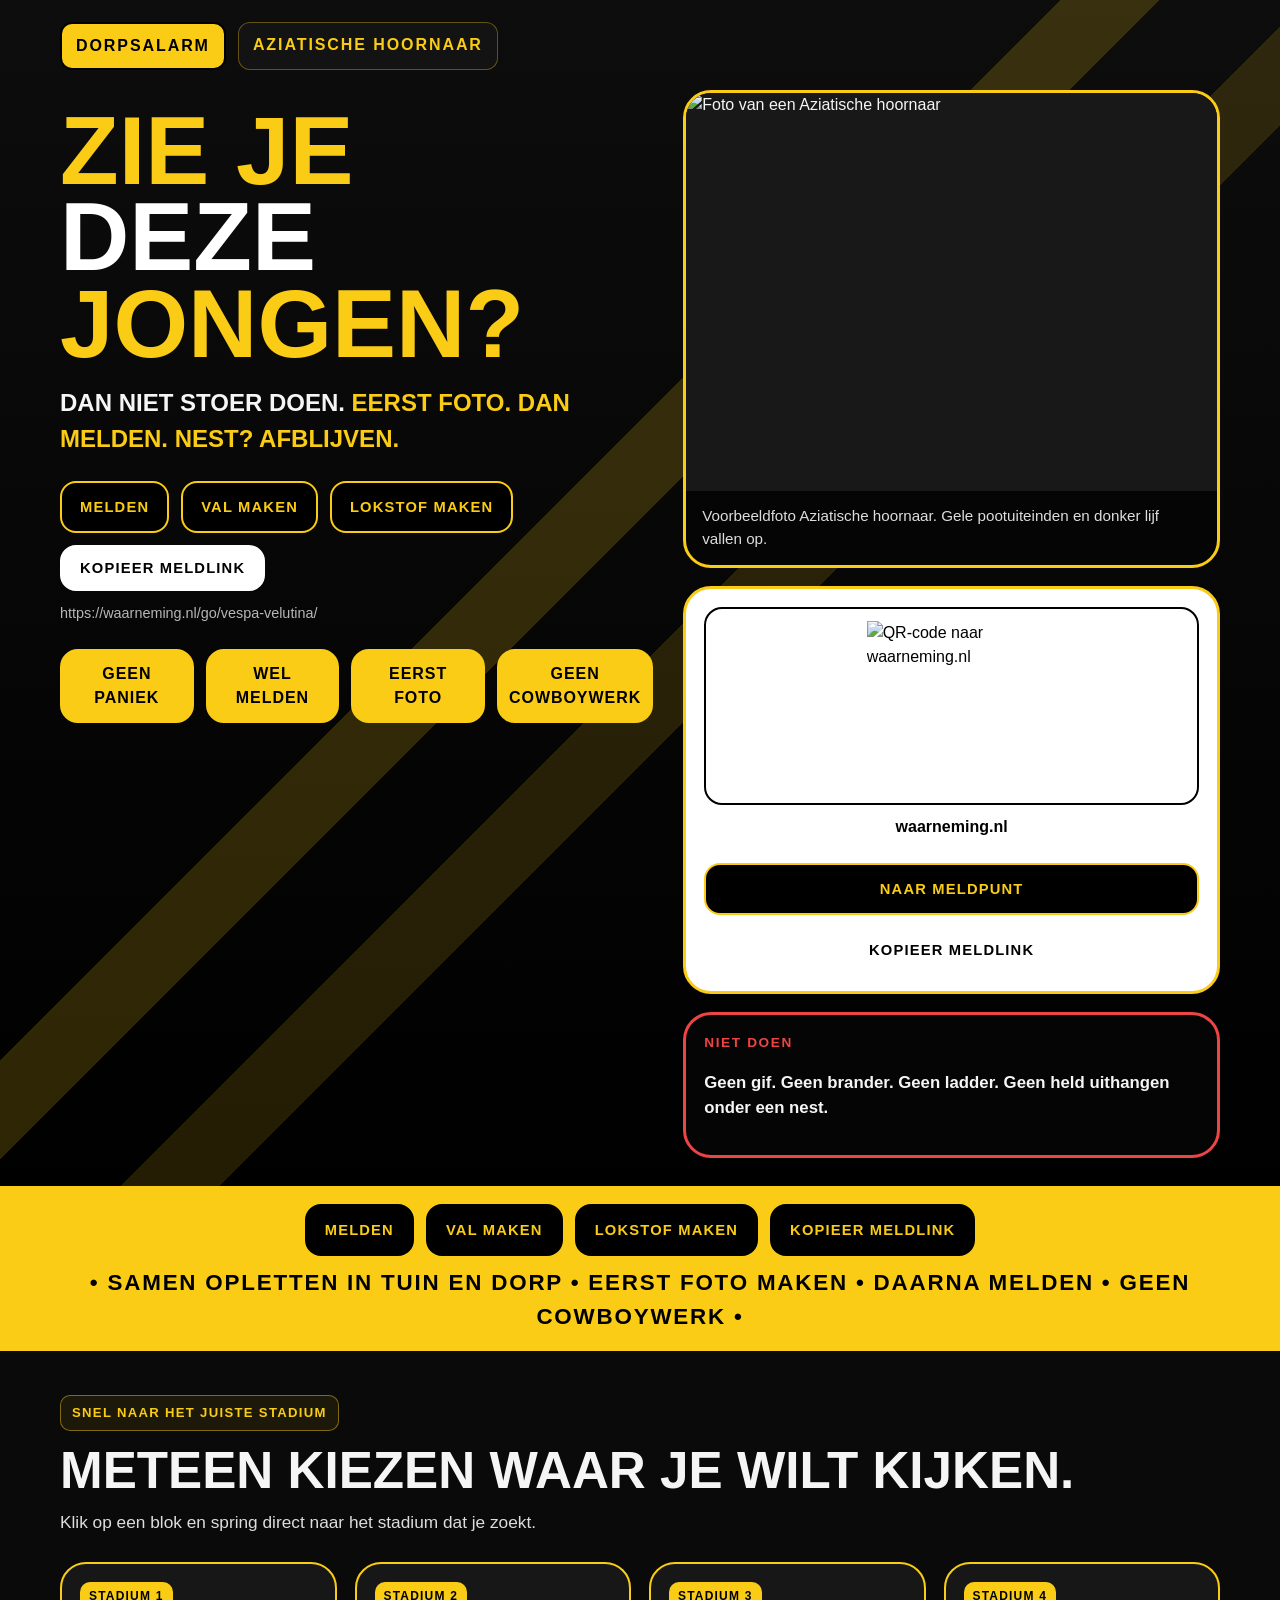
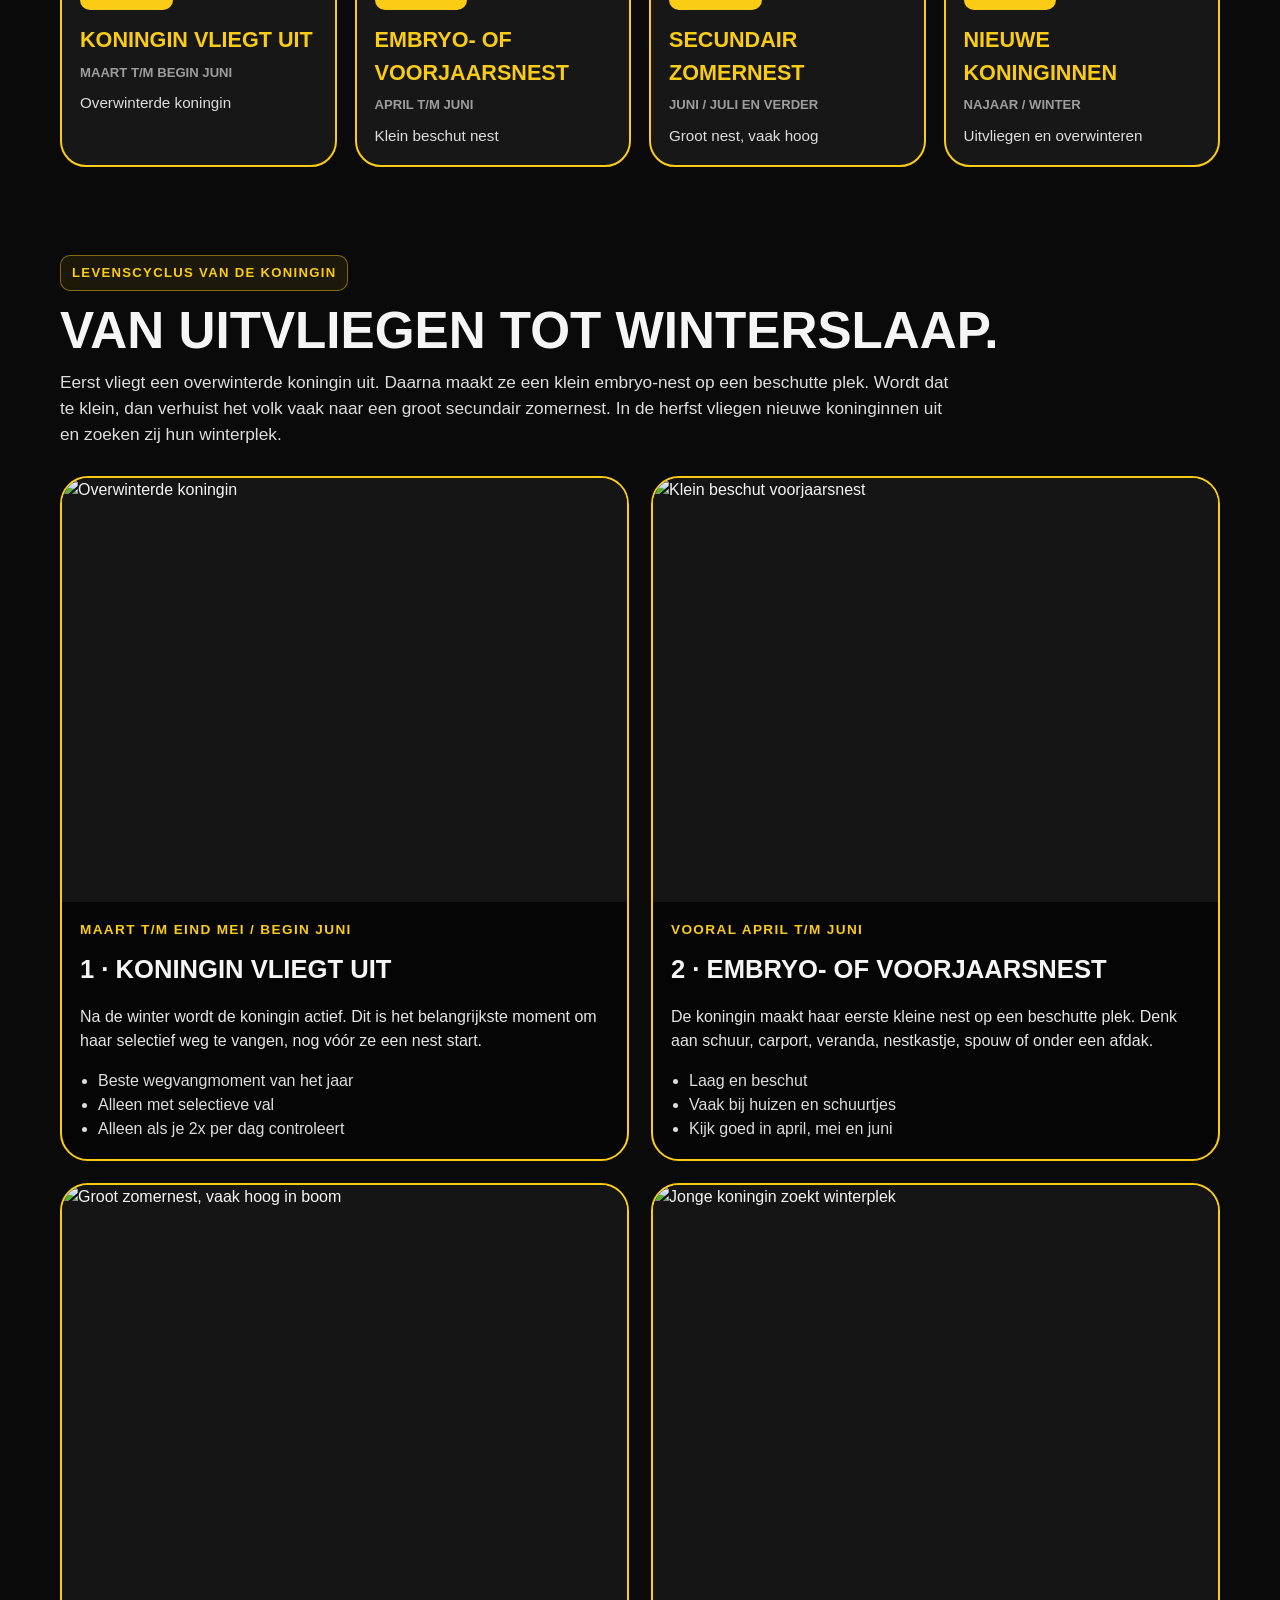
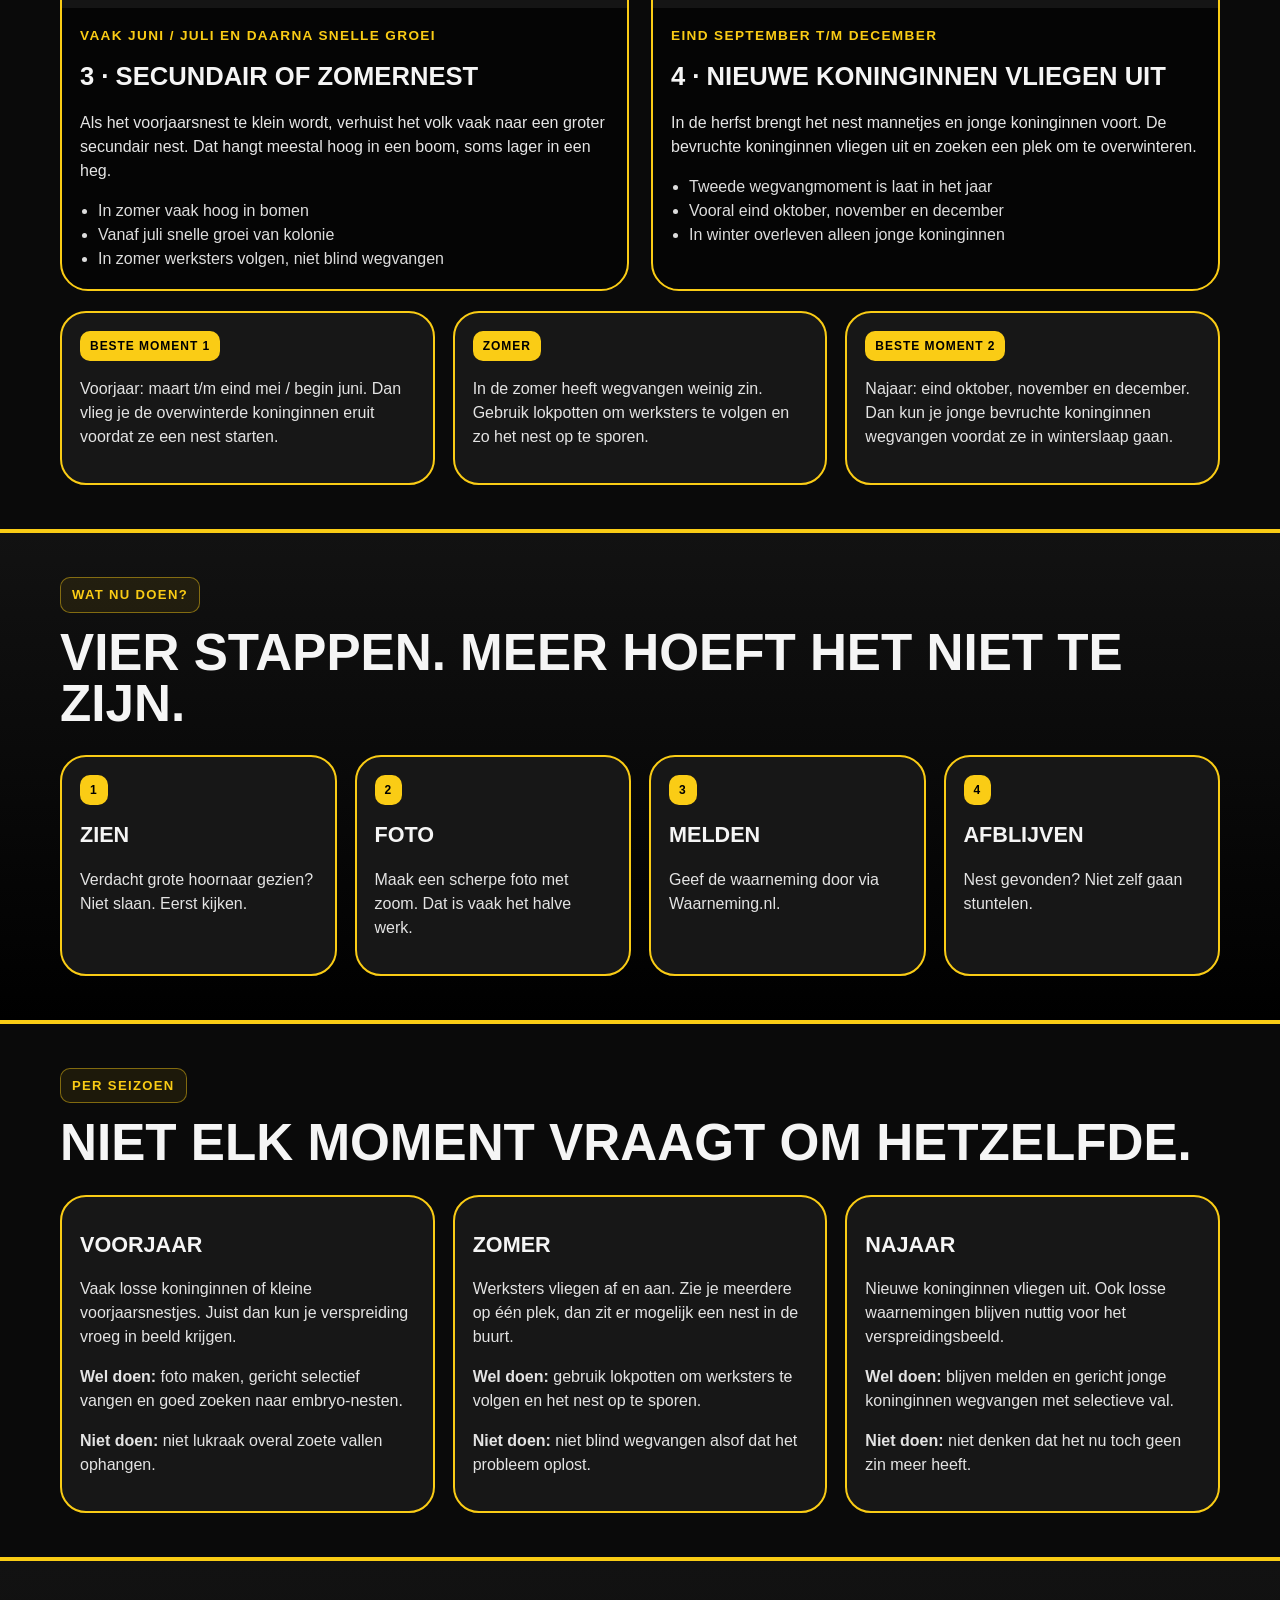
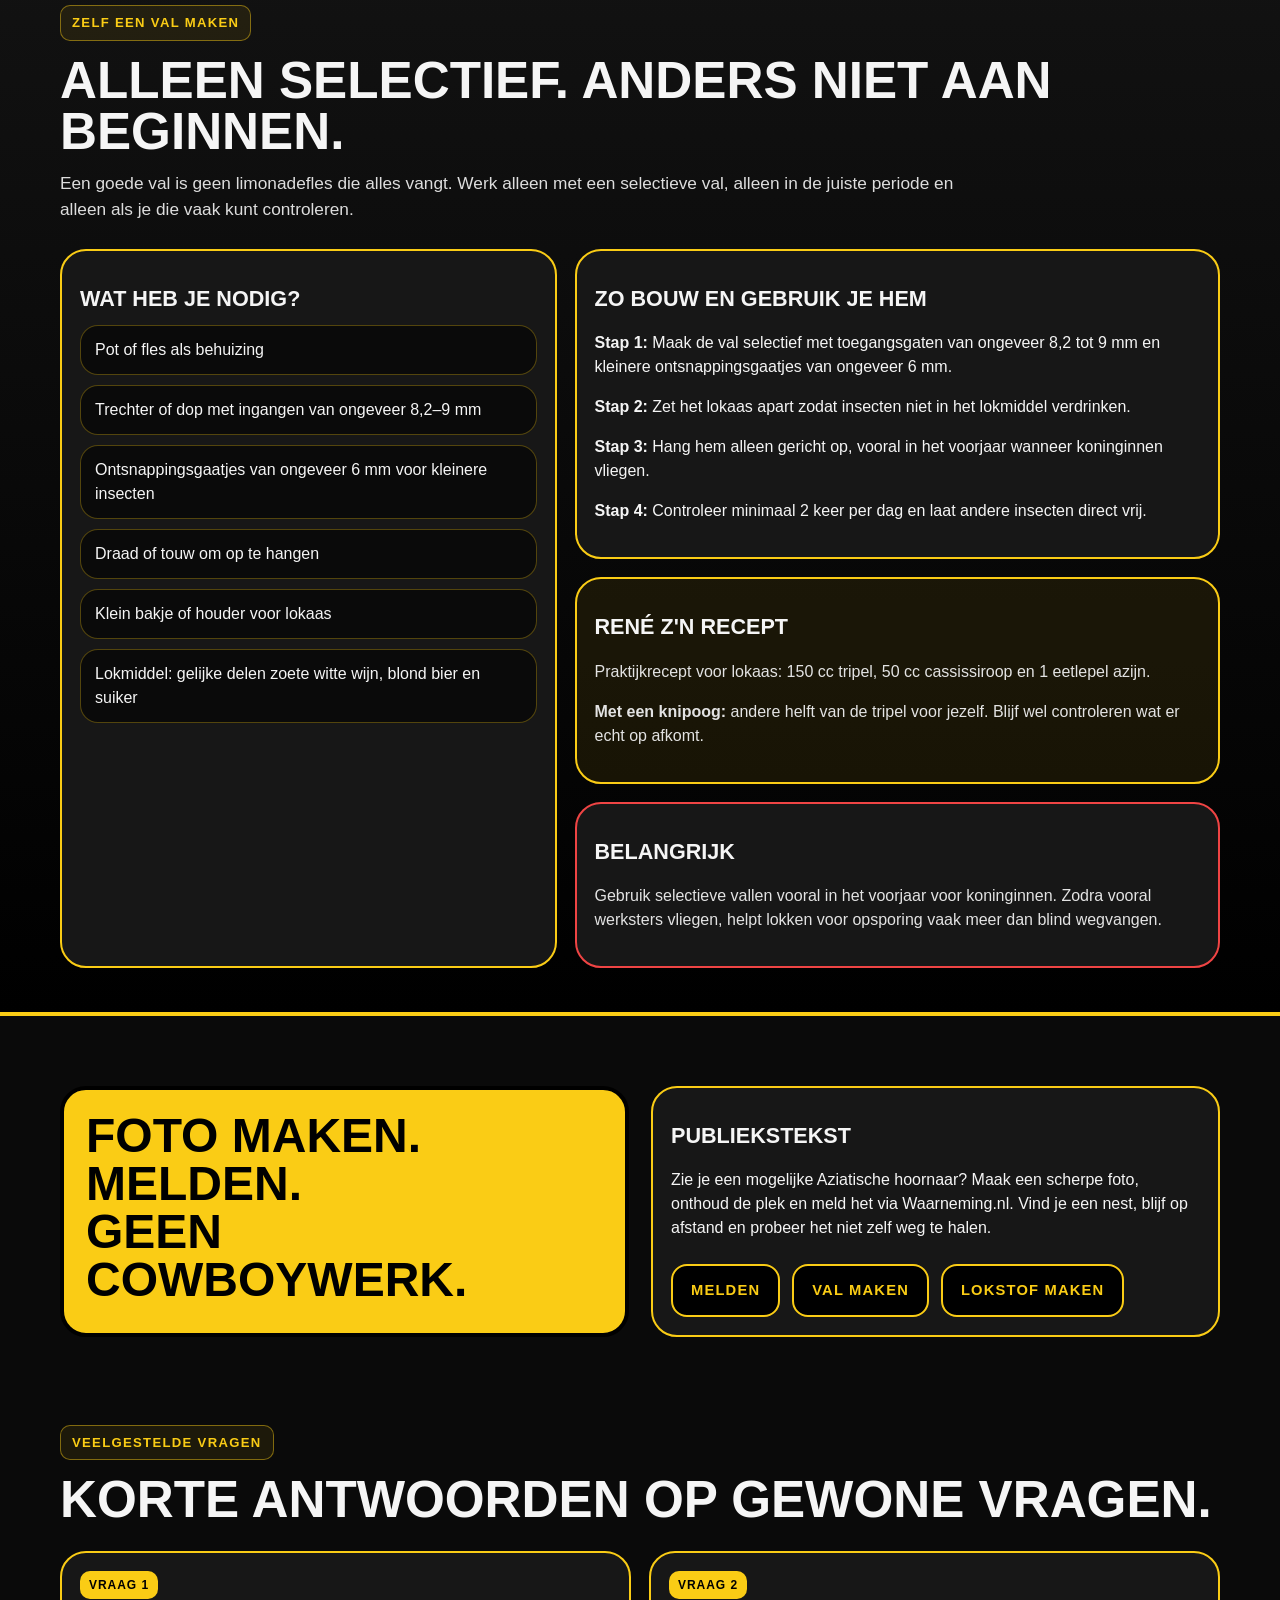
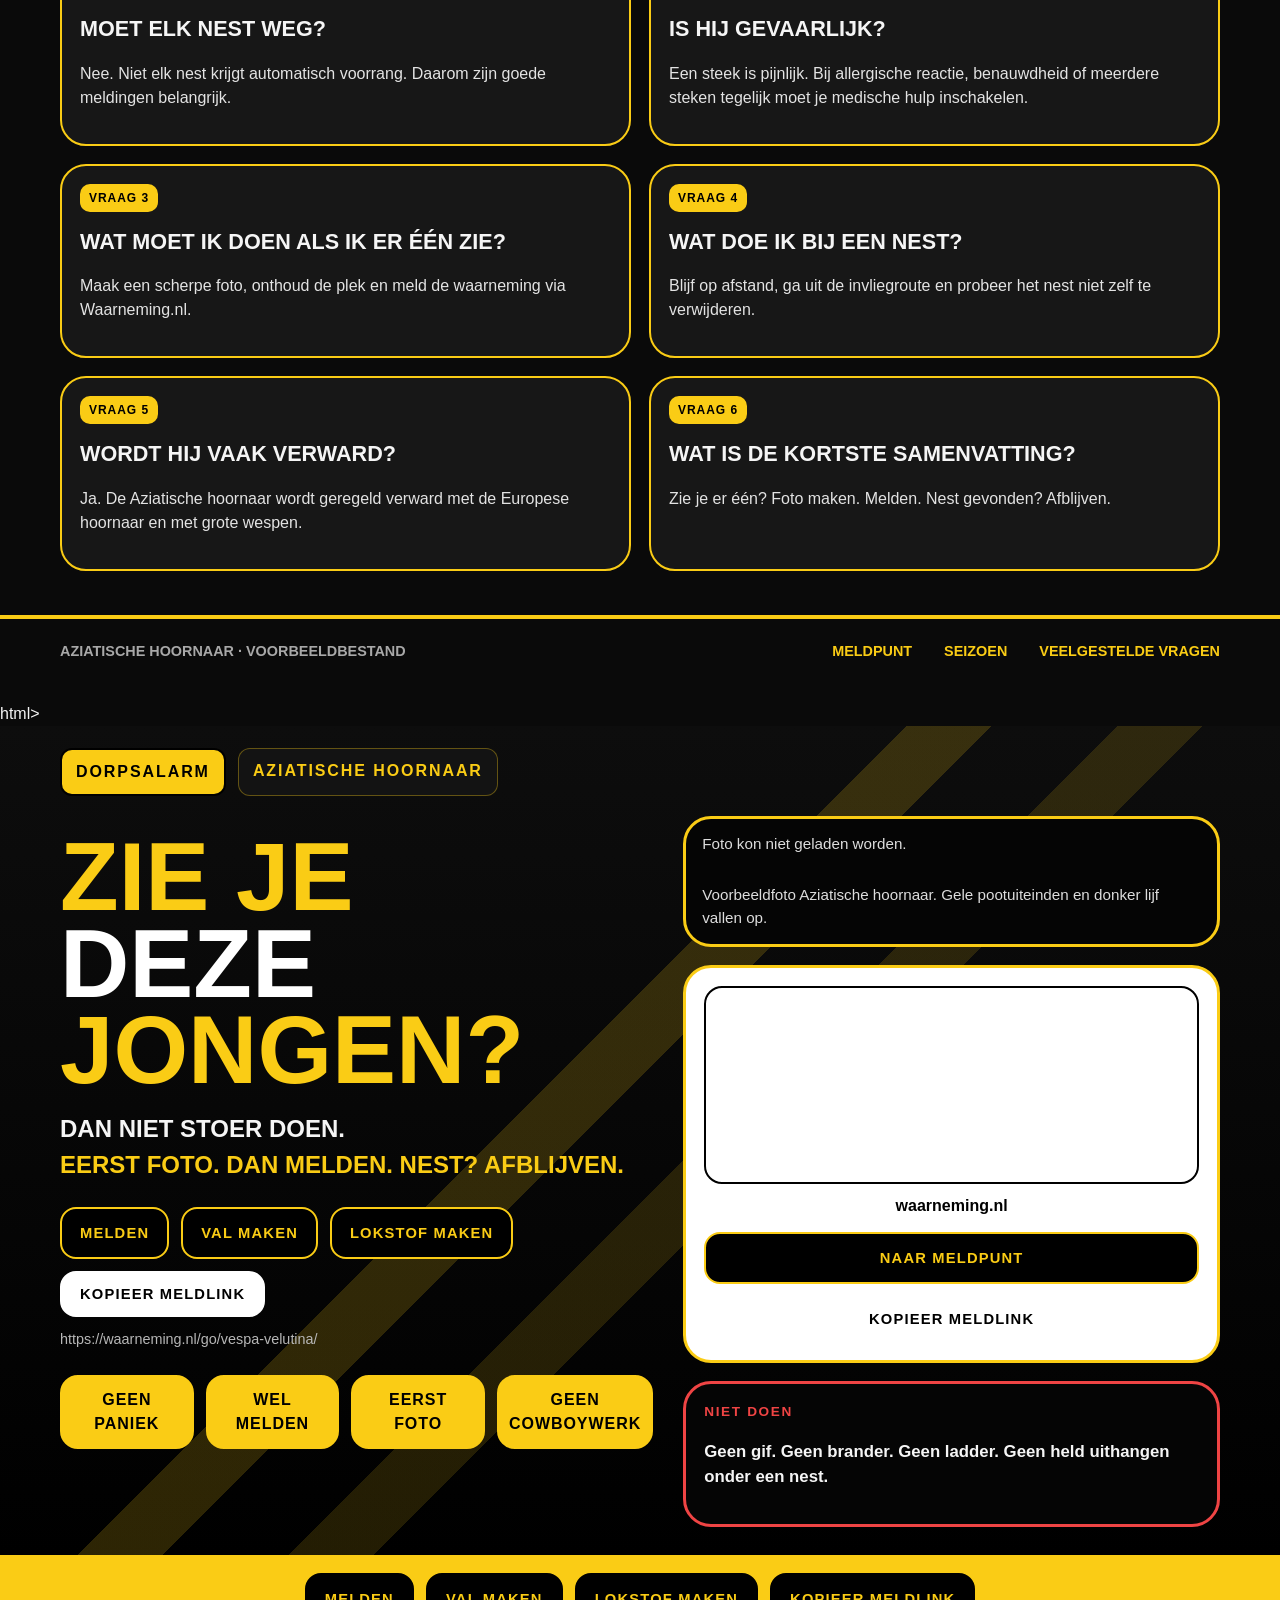
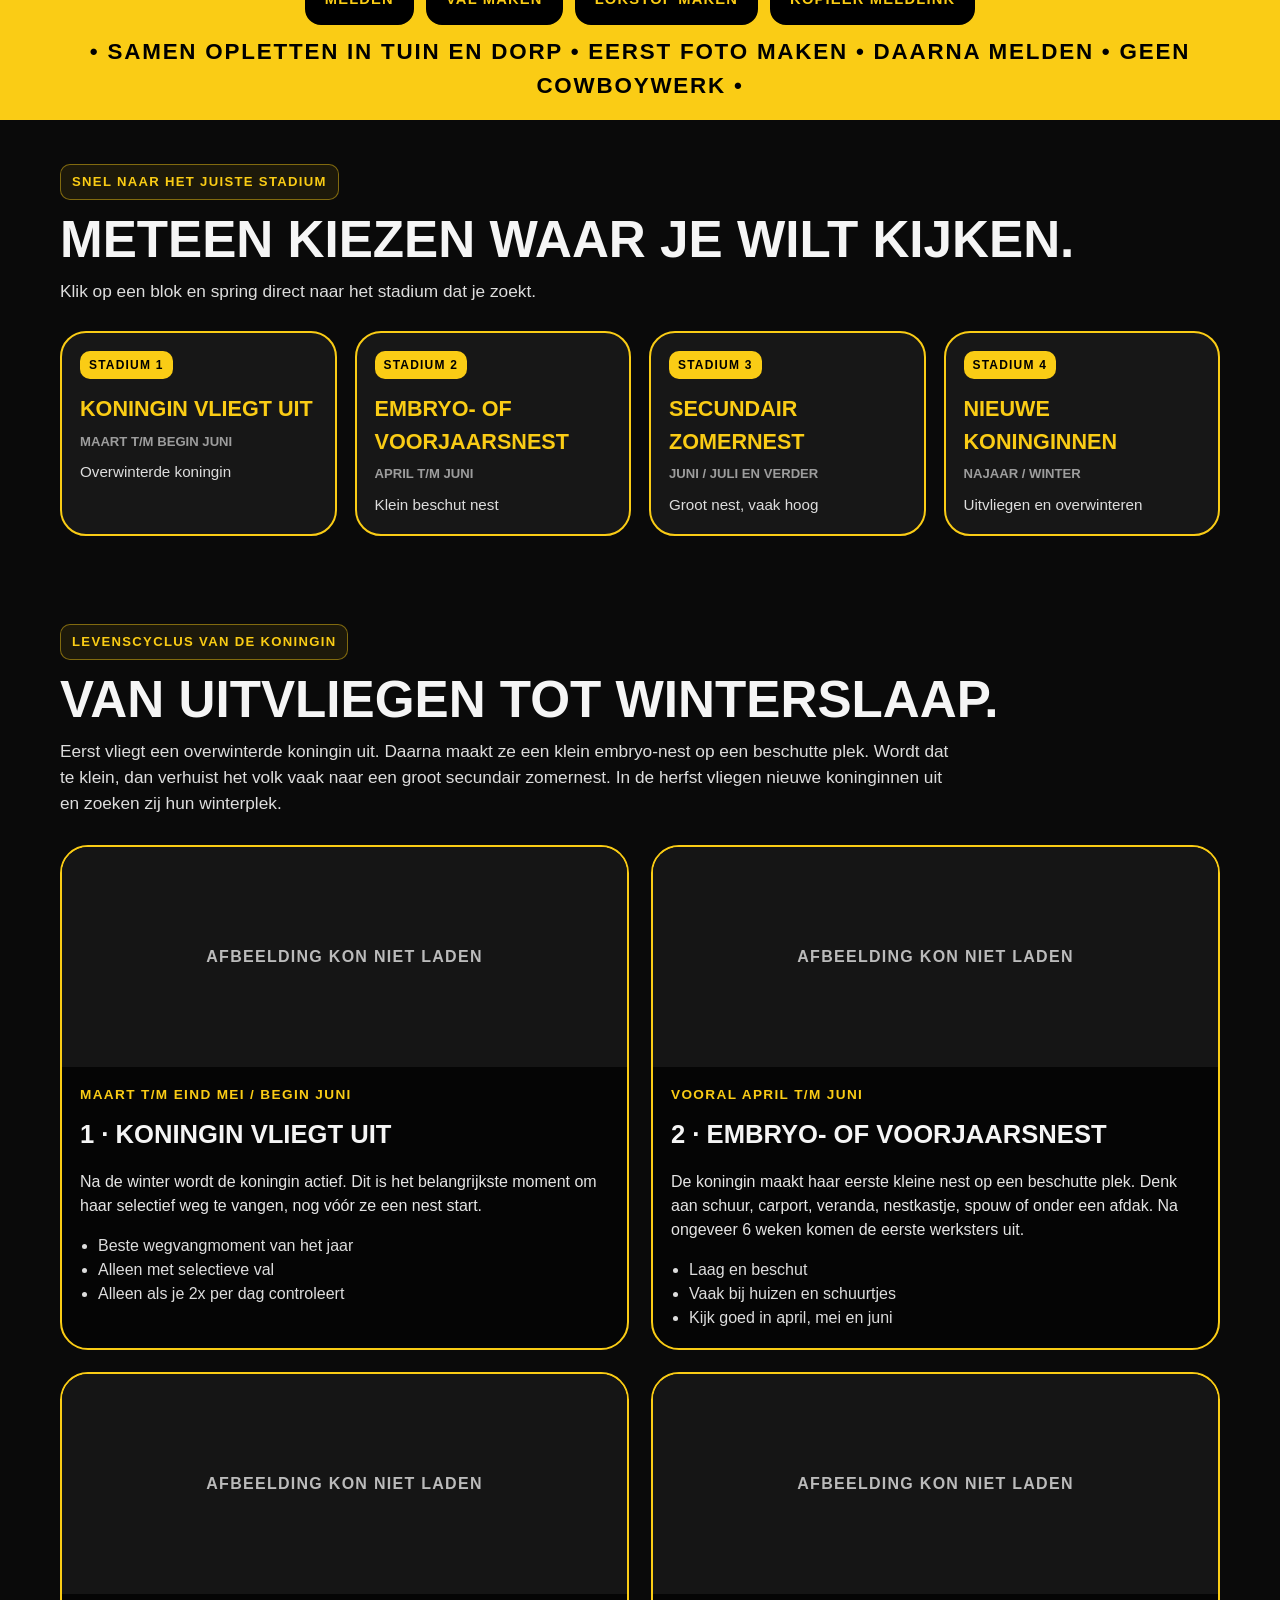
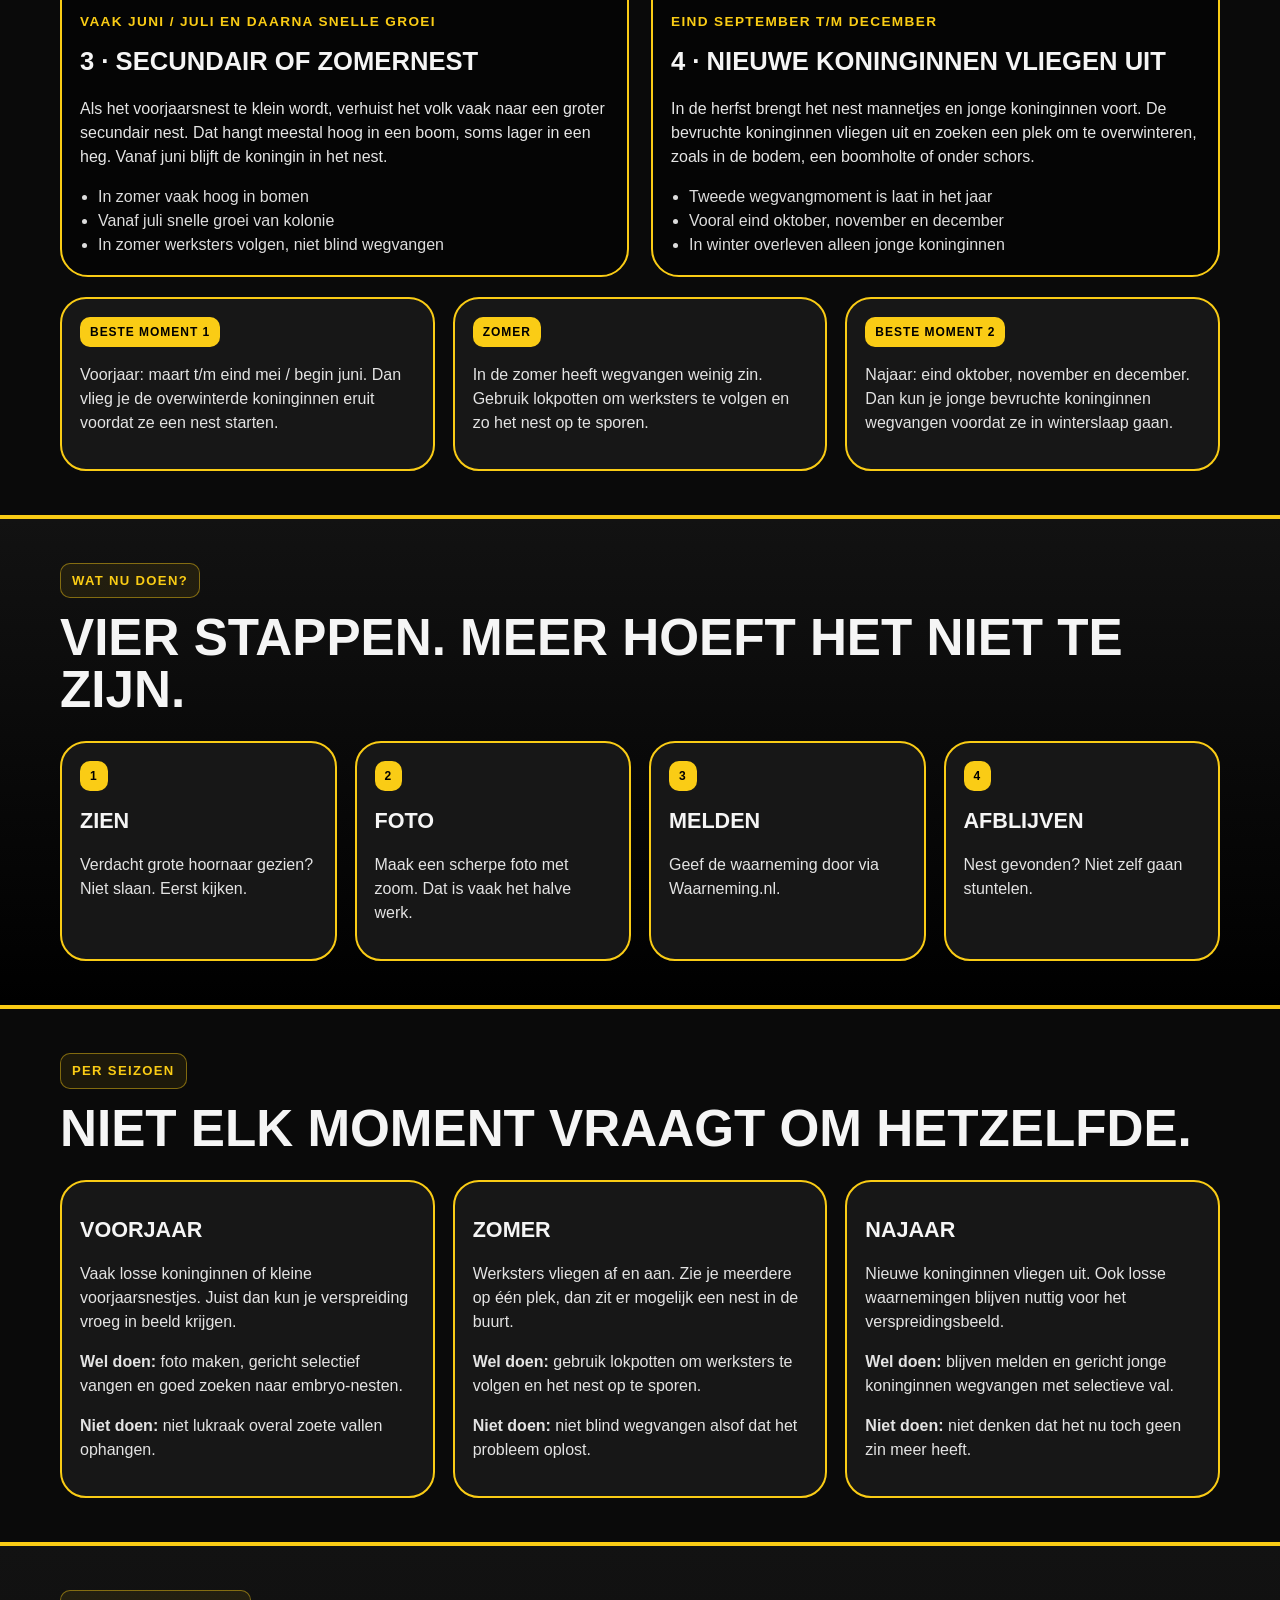
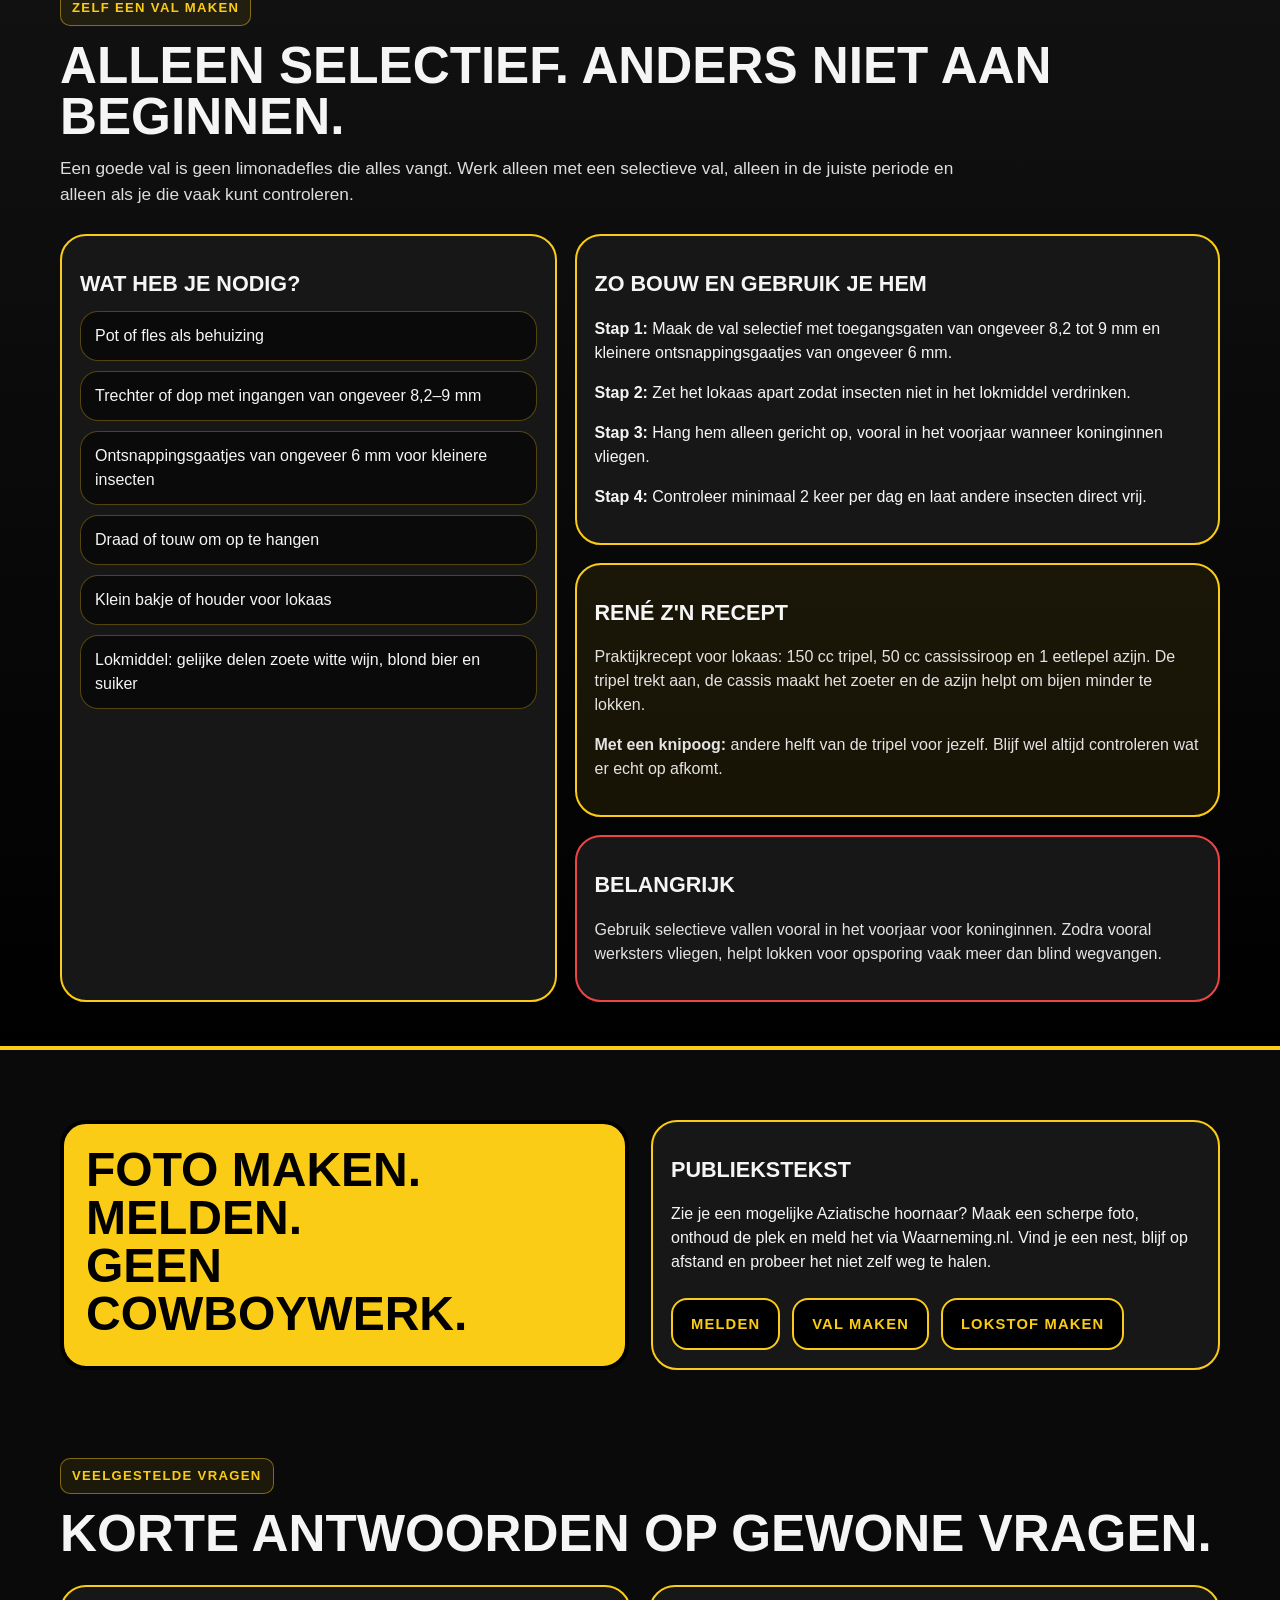
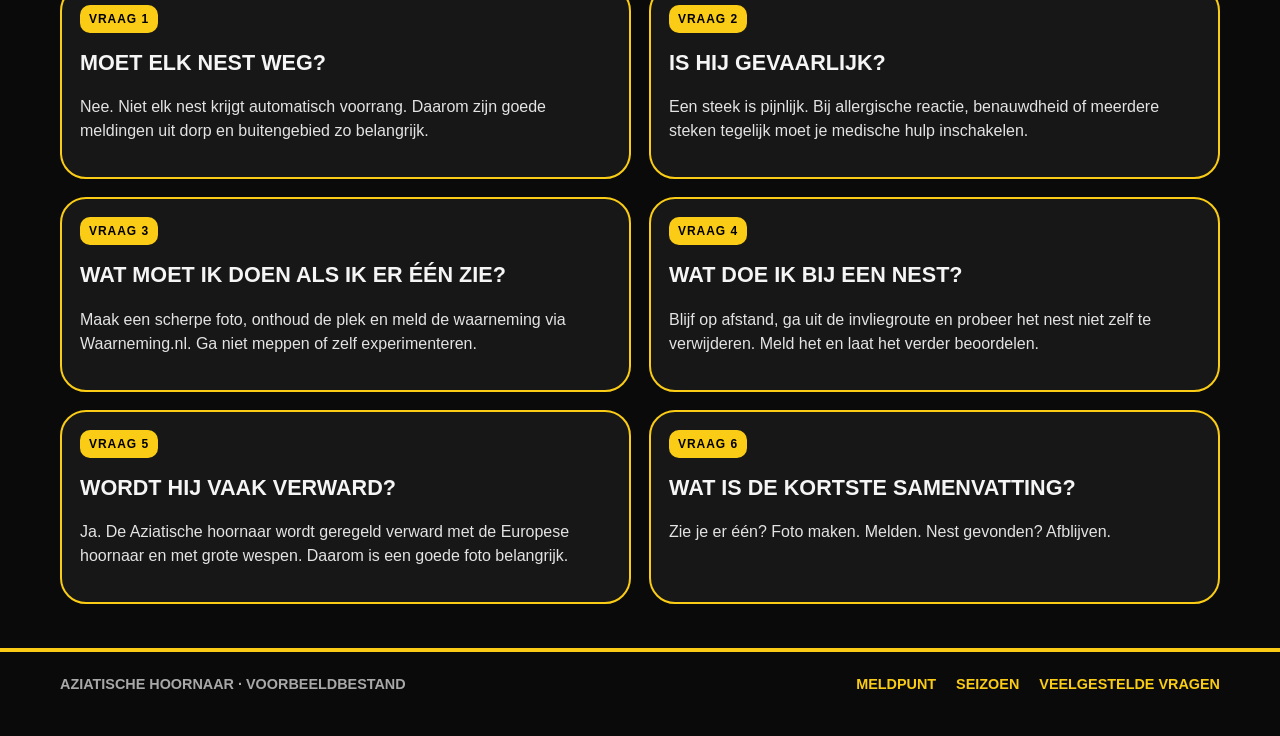
==== commit 9e47f4ea: "Update index.html" ====
--- a/index.html
+++ b/index.html
@@ -1,4 +1,368 @@
 <!DOCTYPE html>
+<html lang="nl">
+<head>
+  <meta charset="utf-8">
+  <meta name="viewport" content="width=device-width, initial-scale=1">
+  <title>Aziatische hoornaar – herkennen, melden en opvolgen</title>
+  <meta name="description" content="Informatie over de Aziatische hoornaar: herkennen, melden, levenscyclus, selectieve val en lokstof.">
+  <meta property="og:title" content="Aziatische hoornaar – herkennen, melden en opvolgen">
+  <meta property="og:description" content="Zie je een Aziatische hoornaar? Eerst foto maken, dan melden.">
+  <meta property="og:image" content="assets/social-preview.jpg">
+  <meta property="og:type" content="website">
+  <link rel="stylesheet" href="style.css">
+</head>
+<body>
+  <header class="hero">
+    <div class="wrap">
+      <div class="topline">
+        <span class="badge yellow">Dorpsalarm</span>
+        <span class="badge dark">Aziatische hoornaar</span>
+      </div>
+
+      <div class="hero-grid">
+        <div>
+          <h1>
+            ZIE JE
+            <span class="white">DEZE</span>
+            <span class="yellow-text">JONGEN?</span>
+          </h1>
+
+          <p class="lead">
+            Dan niet stoer doen.
+            <span class="yellow-text">Eerst foto. Dan melden. Nest? Afblijven.</span>
+          </p>
+
+          <div class="button-row">
+            <a class="btn" href="https://waarneming.nl/go/vespa-velutina/" target="_blank" rel="noreferrer">Melden</a>
+            <a class="btn" href="#val-maken">Val maken</a>
+            <a class="btn" href="#lokstof">Lokstof maken</a>
+            <button class="btn white" type="button" data-copy-url="https://waarneming.nl/go/vespa-velutina/">Kopieer meldlink</button>
+          </div>
+
+          <div class="urlline">https://waarneming.nl/go/vespa-velutina/</div>
+
+          <div class="poster-grid">
+            <div class="poster">Geen paniek</div>
+            <div class="poster">Wel melden</div>
+            <div class="poster">Eerst foto</div>
+            <div class="poster">Geen cowboywerk</div>
+          </div>
+        </div>
+
+        <div class="side-stack">
+          <div class="photo-card">
+            <img src="assets/hero-hoornaar.jpg" alt="Foto van een Aziatische hoornaar" loading="lazy">
+            <div class="photo-caption">Voorbeeldfoto Aziatische hoornaar. Gele pootuiteinden en donker lijf vallen op.</div>
+          </div>
+
+          <div class="qr-card">
+            <div class="qr-box">
+              <img src="assets/qr-waarneming.svg" alt="QR-code naar waarneming.nl">
+            </div>
+            <div class="qr-site">waarneming.nl</div>
+
+            <div class="button-row qr-actions">
+              <a class="btn full" href="https://waarneming.nl/go/vespa-velutina/" target="_blank" rel="noreferrer">Naar meldpunt</a>
+              <button class="btn white full" type="button" data-copy-url="https://waarneming.nl/go/vespa-velutina/">Kopieer meldlink</button>
+            </div>
+          </div>
+
+          <div class="danger-card">
+            <div class="title">Niet doen</div>
+            <p>Geen gif. Geen brander. Geen ladder. Geen held uithangen onder een nest.</p>
+          </div>
+        </div>
+      </div>
+    </div>
+  </header>
+
+  <div class="noticebar">
+    <div class="wrap">
+      <div class="quick-actions">
+        <a class="btn dark-btn" href="https://waarneming.nl/go/vespa-velutina/" target="_blank" rel="noreferrer">Melden</a>
+        <a class="btn dark-btn" href="#val-maken">Val maken</a>
+        <a class="btn dark-btn" href="#lokstof">Lokstof maken</a>
+        <button class="btn white dark-border" type="button" data-copy-url="https://waarneming.nl/go/vespa-velutina/">Kopieer meldlink</button>
+      </div>
+      <div class="notice">• samen opletten in tuin en dorp • eerst foto maken • daarna melden • geen cowboywerk •</div>
+    </div>
+  </div>
+
+  <main>
+    <section class="block">
+      <div class="wrap">
+        <span class="section-tag">Snel naar het juiste stadium</span>
+        <h2>Meteen kiezen waar je wilt kijken.</h2>
+        <p class="section-intro">Klik op een blok en spring direct naar het stadium dat je zoekt.</p>
+
+        <div class="jump-grid">
+          <a class="jump" href="#stadium-1">
+            <span class="num">Stadium 1</span>
+            <h3>Koningin vliegt uit</h3>
+            <div class="small">maart t/m begin juni</div>
+            <p>Overwinterde koningin</p>
+          </a>
+
+          <a class="jump" href="#stadium-2">
+            <span class="num">Stadium 2</span>
+            <h3>Embryo- of voorjaarsnest</h3>
+            <div class="small">april t/m juni</div>
+            <p>Klein beschut nest</p>
+          </a>
+
+          <a class="jump" href="#stadium-3">
+            <span class="num">Stadium 3</span>
+            <h3>Secundair zomernest</h3>
+            <div class="small">juni / juli en verder</div>
+            <p>Groot nest, vaak hoog</p>
+          </a>
+
+          <a class="jump" href="#stadium-4">
+            <span class="num">Stadium 4</span>
+            <h3>Nieuwe koninginnen</h3>
+            <div class="small">najaar / winter</div>
+            <p>Uitvliegen en overwinteren</p>
+          </a>
+        </div>
+      </div>
+    </section>
+
+    <section class="block">
+      <div class="wrap">
+        <span class="section-tag">Levenscyclus van de koningin</span>
+        <h2>Van uitvliegen tot winterslaap.</h2>
+        <p class="section-intro">
+          Eerst vliegt een overwinterde koningin uit. Daarna maakt ze een klein embryo-nest op een beschutte plek.
+          Wordt dat te klein, dan verhuist het volk vaak naar een groot secundair zomernest. In de herfst vliegen nieuwe
+          koninginnen uit en zoeken zij hun winterplek.
+        </p>
+
+        <div class="stages">
+          <article class="stage-card" id="stadium-1">
+            <div class="image-wrap">
+              <img src="assets/stadium-1-koningin.jpg" alt="Overwinterde koningin" loading="lazy">
+            </div>
+            <div class="stage-body">
+              <div class="eyebrow">maart t/m eind mei / begin juni</div>
+              <h3>1 · Koningin vliegt uit</h3>
+              <p>Na de winter wordt de koningin actief. Dit is het belangrijkste moment om haar selectief weg te vangen, nog vóór ze een nest start.</p>
+              <ul>
+                <li>Beste wegvangmoment van het jaar</li>
+                <li>Alleen met selectieve val</li>
+                <li>Alleen als je 2x per dag controleert</li>
+              </ul>
+            </div>
+          </article>
+
+          <article class="stage-card" id="stadium-2">
+            <div class="image-wrap">
+              <img src="assets/stadium-2-voorjaarsnest.jpg" alt="Klein beschut voorjaarsnest" loading="lazy">
+            </div>
+            <div class="stage-body">
+              <div class="eyebrow">vooral april t/m juni</div>
+              <h3>2 · Embryo- of voorjaarsnest</h3>
+              <p>De koningin maakt haar eerste kleine nest op een beschutte plek. Denk aan schuur, carport, veranda, nestkastje, spouw of onder een afdak.</p>
+              <ul>
+                <li>Laag en beschut</li>
+                <li>Vaak bij huizen en schuurtjes</li>
+                <li>Kijk goed in april, mei en juni</li>
+              </ul>
+            </div>
+          </article>
+
+          <article class="stage-card" id="stadium-3">
+            <div class="image-wrap">
+              <img src="assets/stadium-3-zomernest.jpg" alt="Groot zomernest, vaak hoog in boom" loading="lazy">
+            </div>
+            <div class="stage-body">
+              <div class="eyebrow">vaak juni / juli en daarna snelle groei</div>
+              <h3>3 · Secundair of zomernest</h3>
+              <p>Als het voorjaarsnest te klein wordt, verhuist het volk vaak naar een groter secundair nest. Dat hangt meestal hoog in een boom, soms lager in een heg.</p>
+              <ul>
+                <li>In zomer vaak hoog in bomen</li>
+                <li>Vanaf juli snelle groei van kolonie</li>
+                <li>In zomer werksters volgen, niet blind wegvangen</li>
+              </ul>
+            </div>
+          </article>
+
+          <article class="stage-card" id="stadium-4">
+            <div class="image-wrap">
+              <img src="assets/stadium-4-winterkoningin.jpg" alt="Jonge koningin zoekt winterplek" loading="lazy">
+            </div>
+            <div class="stage-body">
+              <div class="eyebrow">eind september t/m december</div>
+              <h3>4 · Nieuwe koninginnen vliegen uit</h3>
+              <p>In de herfst brengt het nest mannetjes en jonge koninginnen voort. De bevruchte koninginnen vliegen uit en zoeken een plek om te overwinteren.</p>
+              <ul>
+                <li>Tweede wegvangmoment is laat in het jaar</li>
+                <li>Vooral eind oktober, november en december</li>
+                <li>In winter overleven alleen jonge koninginnen</li>
+              </ul>
+            </div>
+          </article>
+        </div>
+
+        <div class="timing-grid">
+          <div class="timing">
+            <span class="num">Beste moment 1</span>
+            <p>Voorjaar: maart t/m eind mei / begin juni. Dan vlieg je de overwinterde koninginnen eruit voordat ze een nest starten.</p>
+          </div>
+          <div class="timing">
+            <span class="num">Zomer</span>
+            <p>In de zomer heeft wegvangen weinig zin. Gebruik lokpotten om werksters te volgen en zo het nest op te sporen.</p>
+          </div>
+          <div class="timing">
+            <span class="num">Beste moment 2</span>
+            <p>Najaar: eind oktober, november en december. Dan kun je jonge bevruchte koninginnen wegvangen voordat ze in winterslaap gaan.</p>
+          </div>
+        </div>
+      </div>
+    </section>
+
+    <section class="block band">
+      <div class="wrap">
+        <span class="section-tag">Wat nu doen?</span>
+        <h2>Vier stappen. Meer hoeft het niet te zijn.</h2>
+
+        <div class="steps-grid">
+          <div class="step"><span class="num">1</span><h3>Zien</h3><p>Verdacht grote hoornaar gezien? Niet slaan. Eerst kijken.</p></div>
+          <div class="step"><span class="num">2</span><h3>Foto</h3><p>Maak een scherpe foto met zoom. Dat is vaak het halve werk.</p></div>
+          <div class="step"><span class="num">3</span><h3>Melden</h3><p>Geef de waarneming door via Waarneming.nl.</p></div>
+          <div class="step"><span class="num">4</span><h3>Afblijven</h3><p>Nest gevonden? Niet zelf gaan stuntelen.</p></div>
+        </div>
+      </div>
+    </section>
+
+    <section class="block" id="seizoen">
+      <div class="wrap">
+        <span class="section-tag">Per seizoen</span>
+        <h2>Niet elk moment vraagt om hetzelfde.</h2>
+
+        <div class="season-grid">
+          <div class="season">
+            <h3>Voorjaar</h3>
+            <p>Vaak losse koninginnen of kleine voorjaarsnestjes. Juist dan kun je verspreiding vroeg in beeld krijgen.</p>
+            <p><strong>Wel doen:</strong> foto maken, gericht selectief vangen en goed zoeken naar embryo-nesten.</p>
+            <p><strong>Niet doen:</strong> niet lukraak overal zoete vallen ophangen.</p>
+          </div>
+
+          <div class="season">
+            <h3>Zomer</h3>
+            <p>Werksters vliegen af en aan. Zie je meerdere op één plek, dan zit er mogelijk een nest in de buurt.</p>
+            <p><strong>Wel doen:</strong> gebruik lokpotten om werksters te volgen en het nest op te sporen.</p>
+            <p><strong>Niet doen:</strong> niet blind wegvangen alsof dat het probleem oplost.</p>
+          </div>
+
+          <div class="season">
+            <h3>Najaar</h3>
+            <p>Nieuwe koninginnen vliegen uit. Ook losse waarnemingen blijven nuttig voor het verspreidingsbeeld.</p>
+            <p><strong>Wel doen:</strong> blijven melden en gericht jonge koninginnen wegvangen met selectieve val.</p>
+            <p><strong>Niet doen:</strong> niet denken dat het nu toch geen zin meer heeft.</p>
+          </div>
+        </div>
+      </div>
+    </section>
+
+    <section class="block band" id="val-maken">
+      <div class="wrap">
+        <span class="section-tag">Zelf een val maken</span>
+        <h2>Alleen selectief. Anders niet aan beginnen.</h2>
+        <p class="section-intro">
+          Een goede val is geen limonadefles die alles vangt. Werk alleen met een selectieve val, alleen in de juiste periode
+          en alleen als je die vaak kunt controleren.
+        </p>
+
+        <div class="materials-grid">
+          <div class="material">
+            <h3>Wat heb je nodig?</h3>
+            <div class="material-list">
+              <div>Pot of fles als behuizing</div>
+              <div>Trechter of dop met ingangen van ongeveer 8,2–9 mm</div>
+              <div>Ontsnappingsgaatjes van ongeveer 6 mm voor kleinere insecten</div>
+              <div>Draad of touw om op te hangen</div>
+              <div>Klein bakje of houder voor lokaas</div>
+              <div>Lokmiddel: gelijke delen zoete witte wijn, blond bier en suiker</div>
+            </div>
+          </div>
+
+          <div>
+            <div class="material">
+              <h3>Zo bouw en gebruik je hem</h3>
+              <p><strong>Stap 1:</strong> Maak de val selectief met toegangsgaten van ongeveer 8,2 tot 9 mm en kleinere ontsnappingsgaatjes van ongeveer 6 mm.</p>
+              <p><strong>Stap 2:</strong> Zet het lokaas apart zodat insecten niet in het lokmiddel verdrinken.</p>
+              <p><strong>Stap 3:</strong> Hang hem alleen gericht op, vooral in het voorjaar wanneer koninginnen vliegen.</p>
+              <p><strong>Stap 4:</strong> Controleer minimaal 2 keer per dag en laat andere insecten direct vrij.</p>
+            </div>
+
+            <div class="recipe" id="lokstof">
+              <h3>René z'n recept</h3>
+              <p>Praktijkrecept voor lokaas: 150 cc tripel, 50 cc cassissiroop en 1 eetlepel azijn.</p>
+              <p><strong>Met een knipoog:</strong> andere helft van de tripel voor jezelf. Blijf wel controleren wat er echt op afkomt.</p>
+            </div>
+
+            <div class="warning">
+              <h3>Belangrijk</h3>
+              <p>Gebruik selectieve vallen vooral in het voorjaar voor koninginnen. Zodra vooral werksters vliegen, helpt lokken voor opsporing vaak meer dan blind wegvangen.</p>
+            </div>
+          </div>
+        </div>
+      </div>
+    </section>
+
+    <section class="block">
+      <div class="wrap">
+        <div class="duo">
+          <div class="notice-slogan">
+            Foto maken.<br>Melden.<br>Geen cowboywerk.
+          </div>
+
+          <div class="material">
+            <h3>Publiekstekst</h3>
+            <p>Zie je een mogelijke Aziatische hoornaar? Maak een scherpe foto, onthoud de plek en meld het via Waarneming.nl. Vind je een nest, blijf op afstand en probeer het niet zelf weg te halen.</p>
+            <div class="button-row">
+              <a class="btn" href="https://waarneming.nl/go/vespa-velutina/" target="_blank" rel="noreferrer">Melden</a>
+              <a class="btn" href="#val-maken">Val maken</a>
+              <a class="btn" href="#lokstof">Lokstof maken</a>
+            </div>
+          </div>
+        </div>
+      </div>
+    </section>
+
+    <section class="block" id="veelgestelde-vragen">
+      <div class="wrap">
+        <span class="section-tag">Veelgestelde vragen</span>
+        <h2>Korte antwoorden op gewone vragen.</h2>
+
+        <div class="faq-grid">
+          <div class="faq"><span class="qnum">Vraag 1</span><h3>Moet elk nest weg?</h3><p>Nee. Niet elk nest krijgt automatisch voorrang. Daarom zijn goede meldingen belangrijk.</p></div>
+          <div class="faq"><span class="qnum">Vraag 2</span><h3>Is hij gevaarlijk?</h3><p>Een steek is pijnlijk. Bij allergische reactie, benauwdheid of meerdere steken tegelijk moet je medische hulp inschakelen.</p></div>
+          <div class="faq"><span class="qnum">Vraag 3</span><h3>Wat moet ik doen als ik er één zie?</h3><p>Maak een scherpe foto, onthoud de plek en meld de waarneming via Waarneming.nl.</p></div>
+          <div class="faq"><span class="qnum">Vraag 4</span><h3>Wat doe ik bij een nest?</h3><p>Blijf op afstand, ga uit de invliegroute en probeer het nest niet zelf te verwijderen.</p></div>
+          <div class="faq"><span class="qnum">Vraag 5</span><h3>Wordt hij vaak verward?</h3><p>Ja. De Aziatische hoornaar wordt geregeld verward met de Europese hoornaar en met grote wespen.</p></div>
+          <div class="faq"><span class="qnum">Vraag 6</span><h3>Wat is de kortste samenvatting?</h3><p>Zie je er één? Foto maken. Melden. Nest gevonden? Afblijven.</p></div>
+        </div>
+      </div>
+    </section>
+  </main>
+
+  <footer class="footer">
+    <div class="wrap footer-inner">
+      <div>Aziatische hoornaar · voorbeeldbestand</div>
+      <nav class="footer-links">
+        <a href="https://waarneming.nl/go/vespa-velutina/" target="_blank" rel="noreferrer">Meldpunt</a>
+        <a href="#seizoen">Seizoen</a>
+        <a href="#veelgestelde-vragen">Veelgestelde vragen</a>
+      </nav>
+    </div>
+  </footer>
+
+  <div id="copy-toast" class="copy-toast" aria-live="polite">Link gekopieerd</div>
+
+  <script src="script.js"></script>
+</body>
+</html> html>
 <html lang="nl">
 <head>
 <meta charset="utf-8">
--- a/style.css
+++ b/style.css
@@ -0,0 +1,619 @@
+:root {
+  --bg: #0a0a0a;
+  --panel: #111;
+  --panel2: #171717;
+  --text: #f5f5f5;
+  --muted: #b7b7b7;
+  --yellow: #facc15;
+  --red: #ef4444;
+  --white: #fff;
+  --black: #000;
+}
+
+* {
+  box-sizing: border-box;
+}
+
+html {
+  scroll-behavior: smooth;
+}
+
+body {
+  margin: 0;
+  font-family: Arial, Helvetica, sans-serif;
+  background: var(--bg);
+  color: var(--text);
+  line-height: 1.5;
+}
+
+img {
+  max-width: 100%;
+  display: block;
+}
+
+.wrap {
+  max-width: 1200px;
+  margin: 0 auto;
+  padding: 0 20px;
+}
+
+.hero {
+  background:
+    linear-gradient(135deg, transparent 0 43%, rgba(250, 204, 21, 0.18) 43% 47%, transparent 47% 53%, rgba(250, 204, 21, 0.14) 53% 57%, transparent 57% 100%),
+    linear-gradient(180deg, #0d0d0d 0%, #000 100%);
+  border-bottom: 4px solid var(--yellow);
+}
+
+.topline {
+  display: flex;
+  gap: 12px;
+  flex-wrap: wrap;
+  padding-top: 22px;
+}
+
+.badge {
+  display: inline-block;
+  padding: 10px 14px;
+  border-radius: 12px;
+  font-weight: 900;
+  text-transform: uppercase;
+  letter-spacing: 0.12em;
+}
+
+.badge.yellow {
+  background: var(--yellow);
+  color: #000;
+  border: 2px solid #000;
+}
+
+.badge.dark {
+  background: #131313;
+  color: var(--yellow);
+  border: 1px solid rgba(250, 204, 21, 0.35);
+}
+
+.hero-grid {
+  display: grid;
+  grid-template-columns: 1.05fr 0.95fr;
+  gap: 30px;
+  padding: 20px 0 28px;
+}
+
+h1 {
+  margin: 18px 0 0;
+  font-size: clamp(3rem, 9vw, 6rem);
+  line-height: 0.9;
+  text-transform: uppercase;
+  font-weight: 900;
+}
+
+h1 .white,
+h1 .yellow-text {
+  display: block;
+}
+
+h1 .white {
+  color: #fff;
+}
+
+.yellow-text {
+  color: var(--yellow);
+}
+
+.lead {
+  margin: 18px 0 0;
+  font-size: clamp(1.1rem, 2vw, 1.5rem);
+  text-transform: uppercase;
+  font-weight: 800;
+}
+
+.button-row {
+  display: flex;
+  gap: 12px;
+  flex-wrap: wrap;
+  margin-top: 24px;
+}
+
+.btn {
+  display: inline-block;
+  border: 2px solid var(--yellow);
+  background: #000;
+  color: var(--yellow);
+  padding: 13px 18px;
+  border-radius: 16px;
+  text-decoration: none;
+  text-transform: uppercase;
+  font-weight: 900;
+  letter-spacing: 0.08em;
+  font-size: 0.92rem;
+  cursor: pointer;
+}
+
+.btn:hover {
+  background: var(--yellow);
+  color: #000;
+}
+
+.btn.white {
+  border-color: #fff;
+  background: #fff;
+  color: #000;
+}
+
+.btn.full {
+  width: 100%;
+  text-align: center;
+}
+
+.dark-btn {
+  border-color: #000;
+  background: #000;
+  color: var(--yellow);
+}
+
+.dark-border {
+  border-color: #000;
+}
+
+.urlline {
+  margin-top: 12px;
+  font-size: 0.9rem;
+  color: var(--muted);
+  word-break: break-all;
+}
+
+.poster-grid {
+  display: grid;
+  grid-template-columns: repeat(4, 1fr);
+  gap: 12px;
+  margin-top: 24px;
+}
+
+.poster {
+  min-height: 74px;
+  display: flex;
+  align-items: center;
+  justify-content: center;
+  text-align: center;
+  border-radius: 18px;
+  border: 2px solid var(--yellow);
+  background: var(--yellow);
+  color: #000;
+  font-weight: 900;
+  text-transform: uppercase;
+  letter-spacing: 0.06em;
+  padding: 10px;
+}
+
+.side-stack {
+  display: grid;
+  gap: 18px;
+}
+
+.photo-card,
+.qr-card,
+.danger-card {
+  border: 3px solid var(--yellow);
+  border-radius: 28px;
+  background: #050505;
+  overflow: hidden;
+}
+
+.photo-card img {
+  width: 100%;
+  aspect-ratio: 4 / 3;
+  object-fit: cover;
+  background: #181818;
+}
+
+.photo-caption {
+  padding: 14px 16px;
+  color: #ddd;
+  font-size: 0.95rem;
+}
+
+.qr-card {
+  padding: 18px;
+  background: #fff;
+  color: #000;
+}
+
+.qr-box {
+  display: flex;
+  justify-content: center;
+  padding: 12px;
+  border: 2px solid #000;
+  border-radius: 18px;
+  background: #fff;
+}
+
+.qr-box img {
+  width: 170px;
+  height: 170px;
+  object-fit: contain;
+}
+
+.qr-site {
+  margin-top: 10px;
+  font-weight: 800;
+  text-align: center;
+}
+
+.qr-actions {
+  margin-top: 14px;
+}
+
+.danger-card {
+  padding: 18px;
+  border-color: var(--red);
+}
+
+.danger-card .title {
+  color: var(--red);
+  font-weight: 900;
+  text-transform: uppercase;
+  letter-spacing: 0.12em;
+  font-size: 0.85rem;
+}
+
+.danger-card p {
+  font-size: 1.05rem;
+  font-weight: 700;
+}
+
+.noticebar {
+  background: var(--yellow);
+  color: #000;
+  border-bottom: 4px solid var(--yellow);
+}
+
+.noticebar .wrap {
+  padding-top: 14px;
+  padding-bottom: 14px;
+}
+
+.notice {
+  text-align: center;
+  font-size: clamp(1rem, 2vw, 1.4rem);
+  font-weight: 900;
+  text-transform: uppercase;
+  letter-spacing: 0.08em;
+}
+
+.quick-actions {
+  display: flex;
+  flex-wrap: wrap;
+  gap: 12px;
+  justify-content: center;
+  margin-bottom: 10px;
+}
+
+section.block {
+  padding: 44px 0;
+}
+
+.section-tag {
+  display: inline-block;
+  padding: 7px 11px;
+  border-radius: 10px;
+  color: var(--yellow);
+  border: 1px solid rgba(250, 204, 21, 0.45);
+  background: rgba(250, 204, 21, 0.08);
+  text-transform: uppercase;
+  font-size: 0.82rem;
+  font-weight: 900;
+  letter-spacing: 0.1em;
+}
+
+section h2 {
+  margin: 14px 0 0;
+  font-size: clamp(2rem, 4vw, 3.3rem);
+  text-transform: uppercase;
+  font-weight: 900;
+  line-height: 1;
+}
+
+.section-intro {
+  max-width: 900px;
+  color: #ddd;
+  font-size: 1.08rem;
+  margin-top: 14px;
+}
+
+.jump-grid,
+.steps-grid,
+.timing-grid,
+.faq-grid,
+.season-grid,
+.materials-grid {
+  display: grid;
+  gap: 18px;
+}
+
+.jump-grid {
+  grid-template-columns: repeat(4, 1fr);
+  margin-top: 26px;
+}
+
+.jump {
+  display: block;
+  text-decoration: none;
+  color: #fff;
+  background: var(--panel2);
+  border: 2px solid var(--yellow);
+  border-radius: 26px;
+  padding: 18px;
+}
+
+.jump .num,
+.step .num,
+.timing .num,
+.faq .qnum {
+  display: inline-block;
+  background: var(--yellow);
+  color: #000;
+  border-radius: 10px;
+  padding: 5px 9px;
+  font-size: 0.75rem;
+  font-weight: 900;
+  text-transform: uppercase;
+  letter-spacing: 0.08em;
+}
+
+.jump h3 {
+  margin: 14px 0 6px;
+  font-size: 1.35rem;
+  color: var(--yellow);
+  text-transform: uppercase;
+}
+
+.jump .small {
+  color: #9d9d9d;
+  text-transform: uppercase;
+  font-size: 0.82rem;
+  font-weight: 700;
+}
+
+.jump p {
+  margin: 10px 0 0;
+  color: #ddd;
+  font-size: 0.95rem;
+}
+
+.stages {
+  display: grid;
+  grid-template-columns: repeat(2, 1fr);
+  gap: 22px;
+  margin-top: 28px;
+}
+
+.stage-card {
+  background: #050505;
+  border: 2px solid var(--yellow);
+  border-radius: 28px;
+  overflow: hidden;
+  scroll-margin-top: 20px;
+}
+
+.image-wrap {
+  background: #151515;
+}
+
+.image-wrap img {
+  width: 100%;
+  aspect-ratio: 4 / 3;
+  object-fit: cover;
+}
+
+.stage-body {
+  padding: 18px;
+}
+
+.eyebrow {
+  color: var(--yellow);
+  font-size: 0.85rem;
+  font-weight: 900;
+  text-transform: uppercase;
+  letter-spacing: 0.1em;
+}
+
+.stage-card h3 {
+  margin: 10px 0 8px;
+  font-size: 1.6rem;
+  text-transform: uppercase;
+}
+
+.stage-card p {
+  color: #e5e5e5;
+}
+
+.stage-card ul {
+  margin: 14px 0 0;
+  padding-left: 18px;
+  color: #ddd;
+}
+
+.steps-grid {
+  grid-template-columns: repeat(4, 1fr);
+  margin-top: 26px;
+}
+
+.step,
+.timing,
+.faq,
+.season,
+.material,
+.recipe,
+.warning {
+  background: var(--panel2);
+  border: 2px solid var(--yellow);
+  border-radius: 26px;
+  padding: 18px;
+}
+
+.step h3,
+.season h3,
+.material h3,
+.faq h3,
+.recipe h3,
+.warning h3 {
+  margin: 14px 0 8px;
+  text-transform: uppercase;
+  font-size: 1.35rem;
+}
+
+.step p,
+.timing p,
+.season p,
+.faq p,
+.recipe p,
+.warning p {
+  color: #e3e3e3;
+}
+
+.timing-grid {
+  grid-template-columns: repeat(3, 1fr);
+  margin-top: 20px;
+}
+
+.band {
+  border-top: 4px solid var(--yellow);
+  border-bottom: 4px solid var(--yellow);
+  background: linear-gradient(180deg, #121212, #000);
+}
+
+.notice-slogan {
+  background: var(--yellow);
+  color: #000;
+  border: 4px solid #000;
+  border-radius: 26px;
+  padding: 22px;
+  font-size: clamp(1.8rem, 4vw, 3rem);
+  font-weight: 900;
+  text-transform: uppercase;
+  line-height: 1;
+}
+
+.duo {
+  display: grid;
+  grid-template-columns: 1fr 1fr;
+  gap: 22px;
+  margin-top: 26px;
+}
+
+.faq-grid {
+  grid-template-columns: repeat(2, 1fr);
+  margin-top: 26px;
+}
+
+.season-grid {
+  grid-template-columns: repeat(3, 1fr);
+  margin-top: 26px;
+}
+
+.materials-grid {
+  grid-template-columns: 1fr 1.3fr;
+  margin-top: 26px;
+}
+
+.material-list > div {
+  margin-top: 10px;
+  background: #0a0a0a;
+  border: 1px solid rgba(250, 204, 21, 0.3);
+  border-radius: 18px;
+  padding: 12px 14px;
+}
+
+.recipe {
+  background: rgba(250, 204, 21, 0.08);
+  margin-top: 18px;
+}
+
+.warning {
+  border-color: var(--red);
+  margin-top: 18px;
+}
+
+.footer {
+  border-top: 4px solid var(--yellow);
+  padding: 22px 0 40px;
+  color: #a8a8a8;
+  text-transform: uppercase;
+  font-weight: 700;
+  font-size: 0.9rem;
+}
+
+.footer-inner {
+  display: flex;
+  justify-content: space-between;
+  gap: 20px;
+  align-items: center;
+  flex-wrap: wrap;
+}
+
+.footer-links {
+  display: flex;
+  gap: 16px;
+  flex-wrap: wrap;
+}
+
+.footer a {
+  color: var(--yellow);
+  text-decoration: none;
+}
+
+.copy-toast {
+  position: fixed;
+  left: 50%;
+  bottom: 24px;
+  transform: translateX(-50%) translateY(20px);
+  background: var(--yellow);
+  color: #000;
+  padding: 12px 18px;
+  border-radius: 14px;
+  border: 2px solid #000;
+  font-weight: 900;
+  text-transform: uppercase;
+  opacity: 0;
+  pointer-events: none;
+  transition: opacity 0.25s ease, transform 0.25s ease;
+  z-index: 1000;
+}
+
+.copy-toast.show {
+  opacity: 1;
+  transform: translateX(-50%) translateY(0);
+}
+
+@media (max-width: 980px) {
+  .hero-grid,
+  .duo,
+  .materials-grid,
+  .stages,
+  .faq-grid {
+    grid-template-columns: 1fr;
+  }
+
+  .poster-grid,
+  .jump-grid,
+  .steps-grid,
+  .timing-grid,
+  .season-grid {
+    grid-template-columns: repeat(2, 1fr);
+  }
+}
+
+@media (max-width: 640px) {
+  .poster-grid,
+  .jump-grid,
+  .steps-grid,
+  .timing-grid,
+  .season-grid {
+    grid-template-columns: 1fr;
+  }
+
+  .btn {
+    width: 100%;
+    text-align: center;
+  }
+}
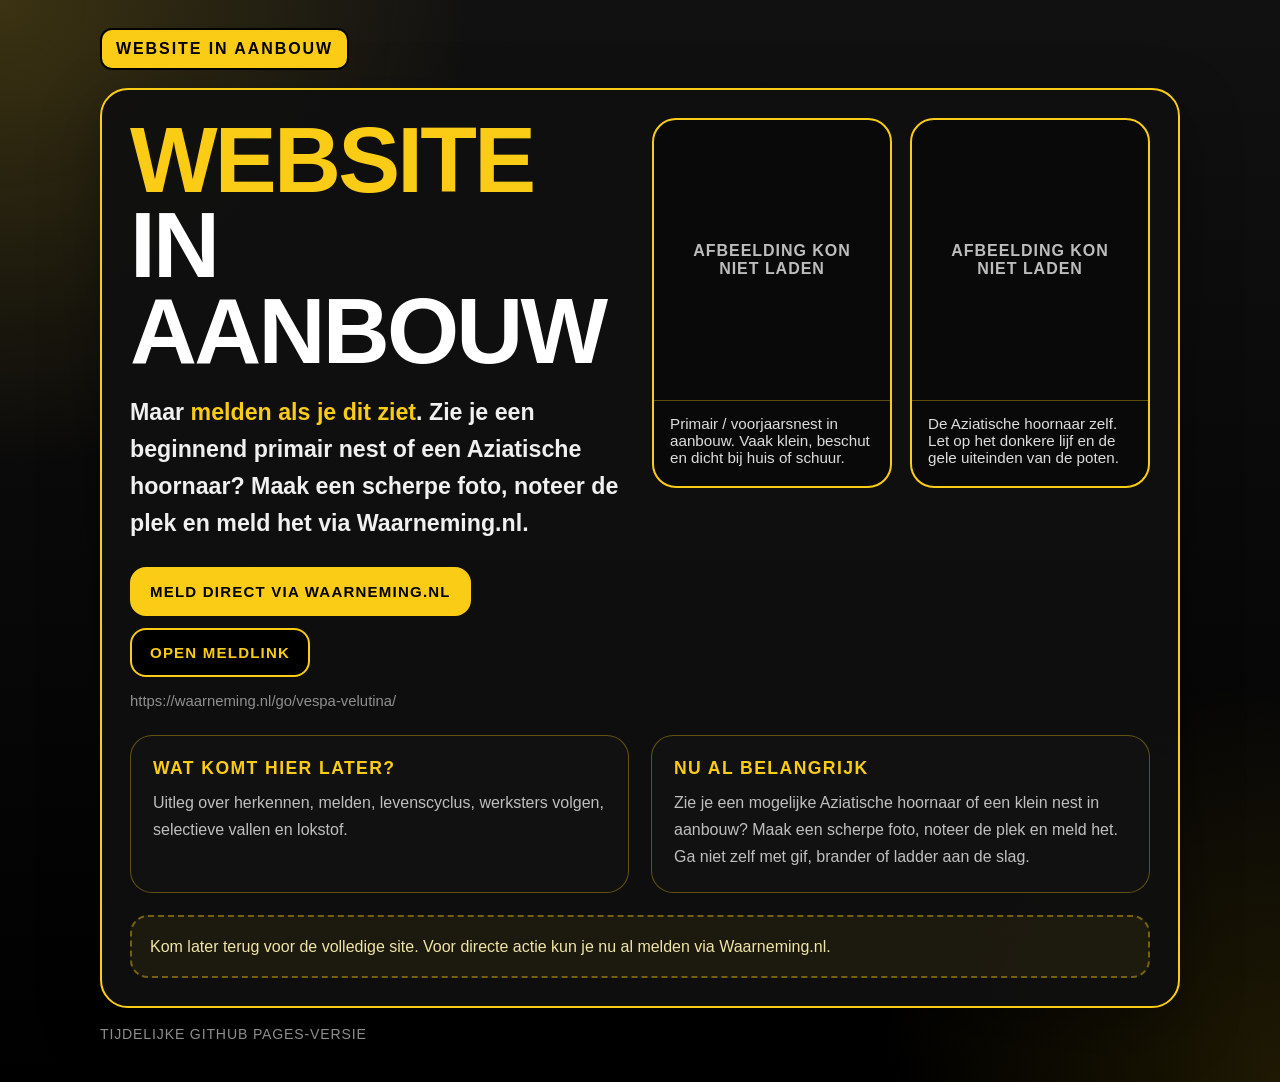
==== commit 7490a10e: "Add files via upload" ====
--- a/index.html
+++ b/index.html
@@ -3,800 +3,171 @@
 <head>
   <meta charset="utf-8">
   <meta name="viewport" content="width=device-width, initial-scale=1">
-  <title>Aziatische hoornaar – herkennen, melden en opvolgen</title>
-  <meta name="description" content="Informatie over de Aziatische hoornaar: herkennen, melden, levenscyclus, selectieve val en lokstof.">
-  <meta property="og:title" content="Aziatische hoornaar – herkennen, melden en opvolgen">
-  <meta property="og:description" content="Zie je een Aziatische hoornaar? Eerst foto maken, dan melden.">
-  <meta property="og:image" content="assets/social-preview.jpg">
-  <meta property="og:type" content="website">
-  <link rel="stylesheet" href="style.css">
+  <title>Aziatischehoornaarval.nl – in aanbouw</title>
+  <meta name="description" content="Aziatischehoornaarval.nl is in aanbouw. Zie je een primair nest of Aziatische hoornaar? Meld het via Waarneming.nl.">
+  <style>
+    :root{
+      --bg:#0a0a0a;
+      --panel:#111111;
+      --text:#f5f5f5;
+      --muted:#bfbfbf;
+      --yellow:#facc15;
+      --border:rgba(250,204,21,.35);
+    }
+    *{box-sizing:border-box}
+    html,body{margin:0;padding:0;font-family:Arial,Helvetica,sans-serif;background:var(--bg);color:var(--text)}
+    body{
+      min-height:100vh;
+      background:
+        radial-gradient(circle at top left, rgba(250,204,21,.18), transparent 28%),
+        radial-gradient(circle at bottom right, rgba(250,204,21,.12), transparent 24%),
+        linear-gradient(180deg,#111 0%, #000 100%);
+    }
+    .wrap{max-width:1120px;margin:0 auto;padding:28px 20px 40px}
+    .badge{
+      display:inline-block;background:var(--yellow);color:#000;font-weight:900;text-transform:uppercase;
+      letter-spacing:.12em;padding:10px 14px;border-radius:12px;border:2px solid #000;margin-bottom:18px;
+    }
+    .card{
+      border:2px solid var(--yellow);background:rgba(15,15,15,.94);border-radius:28px;padding:28px;
+      box-shadow:0 20px 60px rgba(0,0,0,.35);
+    }
+    .hero{
+      display:grid;
+      grid-template-columns:1fr 1fr;
+      gap:24px;
+      align-items:start;
+    }
+    h1{
+      margin:0;font-size:clamp(2.6rem,8vw,5.8rem);line-height:.92;font-weight:900;text-transform:uppercase;
+      letter-spacing:-.03em;color:var(--yellow);
+    }
+    h1 span{display:block;color:#fff}
+    .lead{
+      margin:20px 0 0;font-size:clamp(1.05rem,2.4vw,1.45rem);line-height:1.6;font-weight:700;
+      color:#f0f0f0;max-width:760px;
+    }
+    .lead strong{color:var(--yellow)}
+    .btns{display:flex;gap:12px;flex-wrap:wrap;margin-top:24px}
+    .btn{
+      display:inline-block;padding:14px 18px;border-radius:16px;text-decoration:none;font-weight:900;
+      text-transform:uppercase;letter-spacing:.08em;font-size:.94rem;border:2px solid var(--yellow);
+      transition:transform .12s ease, background .12s ease, color .12s ease;
+    }
+    .btn:hover{transform:translateY(-1px)}
+    .btn-primary{background:var(--yellow);color:#000}
+    .btn-secondary{background:#000;color:var(--yellow)}
+    .url{margin-top:16px;color:#8f8f8f;font-size:.93rem;word-break:break-all}
+    .visuals{
+      display:grid;
+      grid-template-columns:1fr 1fr;
+      gap:18px;
+    }
+    .visual{
+      overflow:hidden;border-radius:24px;border:2px solid var(--yellow);background:#090909;
+    }
+    .visual img{
+      display:block;width:100%;aspect-ratio:4/3;object-fit:cover;background:#171717;
+    }
+    .fallback{
+      display:none;align-items:center;justify-content:center;min-height:280px;padding:22px;
+      color:#bdbdbd;text-align:center;font-weight:800;text-transform:uppercase;letter-spacing:.06em;
+    }
+    .caption{
+      border-top:1px solid var(--border);
+      padding:14px 16px;
+      color:#ddd;
+      font-size:.95rem;
+      min-height:86px;
+    }
+    .grid{display:grid;grid-template-columns:1fr 1fr;gap:22px;margin-top:26px}
+    .panel{border:1px solid var(--border);background:var(--panel);border-radius:22px;padding:22px}
+    .panel h2{
+      margin:0 0 10px;font-size:1.1rem;text-transform:uppercase;letter-spacing:.08em;color:var(--yellow);
+    }
+    .panel p{margin:0;color:var(--muted);line-height:1.7;font-size:1rem}
+    .notice{
+      margin-top:22px;border:2px dashed rgba(250,204,21,.4);background:rgba(250,204,21,.06);
+      border-radius:18px;padding:16px 18px;color:#f0e4a6;line-height:1.7;font-size:1rem;
+    }
+    .footer{margin-top:18px;color:#8d8d8d;font-size:.88rem;text-transform:uppercase;letter-spacing:.06em}
+    @media (max-width: 920px){
+      .hero,.grid,.visuals{grid-template-columns:1fr}
+      .card{padding:22px}
+    }
+  </style>
 </head>
 <body>
-  <header class="hero">
-    <div class="wrap">
-      <div class="topline">
-        <span class="badge yellow">Dorpsalarm</span>
-        <span class="badge dark">Aziatische hoornaar</span>
-      </div>
+  <div class="wrap">
+    <div class="badge">Website in aanbouw</div>
 
-      <div class="hero-grid">
+    <div class="card">
+      <div class="hero">
         <div>
-          <h1>
-            ZIE JE
-            <span class="white">DEZE</span>
-            <span class="yellow-text">JONGEN?</span>
-          </h1>
+          <h1>Website<span>in aanbouw</span></h1>
 
           <p class="lead">
-            Dan niet stoer doen.
-            <span class="yellow-text">Eerst foto. Dan melden. Nest? Afblijven.</span>
+            Maar <strong>melden als je dit ziet</strong>.
+            Zie je een beginnend primair nest of een Aziatische hoornaar? Maak een scherpe foto,
+            noteer de plek en meld het via Waarneming.nl.
           </p>
 
-          <div class="button-row">
-            <a class="btn" href="https://waarneming.nl/go/vespa-velutina/" target="_blank" rel="noreferrer">Melden</a>
-            <a class="btn" href="#val-maken">Val maken</a>
-            <a class="btn" href="#lokstof">Lokstof maken</a>
-            <button class="btn white" type="button" data-copy-url="https://waarneming.nl/go/vespa-velutina/">Kopieer meldlink</button>
+          <div class="btns">
+            <a class="btn btn-primary" href="https://waarneming.nl/go/vespa-velutina/" target="_blank" rel="noreferrer">
+              Meld direct via Waarneming.nl
+            </a>
+            <a class="btn btn-secondary" href="https://waarneming.nl/go/vespa-velutina/" target="_blank" rel="noreferrer">
+              Open meldlink
+            </a>
           </div>
 
-          <div class="urlline">https://waarneming.nl/go/vespa-velutina/</div>
-
-          <div class="poster-grid">
-            <div class="poster">Geen paniek</div>
-            <div class="poster">Wel melden</div>
-            <div class="poster">Eerst foto</div>
-            <div class="poster">Geen cowboywerk</div>
-          </div>
+          <div class="url">https://waarneming.nl/go/vespa-velutina/</div>
         </div>
 
-        <div class="side-stack">
-          <div class="photo-card">
-            <img src="assets/hero-hoornaar.jpg" alt="Foto van een Aziatische hoornaar" loading="lazy">
-            <div class="photo-caption">Voorbeeldfoto Aziatische hoornaar. Gele pootuiteinden en donker lijf vallen op.</div>
-          </div>
-
-          <div class="qr-card">
-            <div class="qr-box">
-              <img src="assets/qr-waarneming.svg" alt="QR-code naar waarneming.nl">
-            </div>
-            <div class="qr-site">waarneming.nl</div>
-
-            <div class="button-row qr-actions">
-              <a class="btn full" href="https://waarneming.nl/go/vespa-velutina/" target="_blank" rel="noreferrer">Naar meldpunt</a>
-              <button class="btn white full" type="button" data-copy-url="https://waarneming.nl/go/vespa-velutina/">Kopieer meldlink</button>
+        <div class="visuals">
+          <div class="visual">
+            <img src="https://www.nvwa.nl/_next/image?q=70&url=https%3A%2F%2Fwww.nvwa.nl%2Fsite%2Fbinaries%2Fcontent%2Fgallery%2Fsite-content%2Fcontent-afbeeldingen%2Fdieren-dierlijke-producten%2Faziatische-hoornaar%2Fbegin-voorjaarsnest-aziatische-hoornaar.jpg&w=2560" alt="Primair nest van de Aziatische hoornaar in aanbouw"
+                 onerror="this.style.display='none'; this.nextElementSibling.style.display='flex';">
+            <div class="fallback">Afbeelding kon niet laden</div>
+            <div class="caption">
+              Primair / voorjaarsnest in aanbouw. Vaak klein, beschut en dicht bij huis of schuur.
             </div>
           </div>
 
-          <div class="danger-card">
-            <div class="title">Niet doen</div>
-            <p>Geen gif. Geen brander. Geen ladder. Geen held uithangen onder een nest.</p>
-          </div>
-        </div>
-      </div>
-    </div>
-  </header>
-
-  <div class="noticebar">
-    <div class="wrap">
-      <div class="quick-actions">
-        <a class="btn dark-btn" href="https://waarneming.nl/go/vespa-velutina/" target="_blank" rel="noreferrer">Melden</a>
-        <a class="btn dark-btn" href="#val-maken">Val maken</a>
-        <a class="btn dark-btn" href="#lokstof">Lokstof maken</a>
-        <button class="btn white dark-border" type="button" data-copy-url="https://waarneming.nl/go/vespa-velutina/">Kopieer meldlink</button>
-      </div>
-      <div class="notice">• samen opletten in tuin en dorp • eerst foto maken • daarna melden • geen cowboywerk •</div>
-    </div>
-  </div>
-
-  <main>
-    <section class="block">
-      <div class="wrap">
-        <span class="section-tag">Snel naar het juiste stadium</span>
-        <h2>Meteen kiezen waar je wilt kijken.</h2>
-        <p class="section-intro">Klik op een blok en spring direct naar het stadium dat je zoekt.</p>
-
-        <div class="jump-grid">
-          <a class="jump" href="#stadium-1">
-            <span class="num">Stadium 1</span>
-            <h3>Koningin vliegt uit</h3>
-            <div class="small">maart t/m begin juni</div>
-            <p>Overwinterde koningin</p>
-          </a>
-
-          <a class="jump" href="#stadium-2">
-            <span class="num">Stadium 2</span>
-            <h3>Embryo- of voorjaarsnest</h3>
-            <div class="small">april t/m juni</div>
-            <p>Klein beschut nest</p>
-          </a>
-
-          <a class="jump" href="#stadium-3">
-            <span class="num">Stadium 3</span>
-            <h3>Secundair zomernest</h3>
-            <div class="small">juni / juli en verder</div>
-            <p>Groot nest, vaak hoog</p>
-          </a>
-
-          <a class="jump" href="#stadium-4">
-            <span class="num">Stadium 4</span>
-            <h3>Nieuwe koninginnen</h3>
-            <div class="small">najaar / winter</div>
-            <p>Uitvliegen en overwinteren</p>
-          </a>
-        </div>
-      </div>
-    </section>
-
-    <section class="block">
-      <div class="wrap">
-        <span class="section-tag">Levenscyclus van de koningin</span>
-        <h2>Van uitvliegen tot winterslaap.</h2>
-        <p class="section-intro">
-          Eerst vliegt een overwinterde koningin uit. Daarna maakt ze een klein embryo-nest op een beschutte plek.
-          Wordt dat te klein, dan verhuist het volk vaak naar een groot secundair zomernest. In de herfst vliegen nieuwe
-          koninginnen uit en zoeken zij hun winterplek.
-        </p>
-
-        <div class="stages">
-          <article class="stage-card" id="stadium-1">
-            <div class="image-wrap">
-              <img src="assets/stadium-1-koningin.jpg" alt="Overwinterde koningin" loading="lazy">
-            </div>
-            <div class="stage-body">
-              <div class="eyebrow">maart t/m eind mei / begin juni</div>
-              <h3>1 · Koningin vliegt uit</h3>
-              <p>Na de winter wordt de koningin actief. Dit is het belangrijkste moment om haar selectief weg te vangen, nog vóór ze een nest start.</p>
-              <ul>
-                <li>Beste wegvangmoment van het jaar</li>
-                <li>Alleen met selectieve val</li>
-                <li>Alleen als je 2x per dag controleert</li>
-              </ul>
-            </div>
-          </article>
-
-          <article class="stage-card" id="stadium-2">
-            <div class="image-wrap">
-              <img src="assets/stadium-2-voorjaarsnest.jpg" alt="Klein beschut voorjaarsnest" loading="lazy">
-            </div>
-            <div class="stage-body">
-              <div class="eyebrow">vooral april t/m juni</div>
-              <h3>2 · Embryo- of voorjaarsnest</h3>
-              <p>De koningin maakt haar eerste kleine nest op een beschutte plek. Denk aan schuur, carport, veranda, nestkastje, spouw of onder een afdak.</p>
-              <ul>
-                <li>Laag en beschut</li>
-                <li>Vaak bij huizen en schuurtjes</li>
-                <li>Kijk goed in april, mei en juni</li>
-              </ul>
-            </div>
-          </article>
-
-          <article class="stage-card" id="stadium-3">
-            <div class="image-wrap">
-              <img src="assets/stadium-3-zomernest.jpg" alt="Groot zomernest, vaak hoog in boom" loading="lazy">
-            </div>
-            <div class="stage-body">
-              <div class="eyebrow">vaak juni / juli en daarna snelle groei</div>
-              <h3>3 · Secundair of zomernest</h3>
-              <p>Als het voorjaarsnest te klein wordt, verhuist het volk vaak naar een groter secundair nest. Dat hangt meestal hoog in een boom, soms lager in een heg.</p>
-              <ul>
-                <li>In zomer vaak hoog in bomen</li>
-                <li>Vanaf juli snelle groei van kolonie</li>
-                <li>In zomer werksters volgen, niet blind wegvangen</li>
-              </ul>
-            </div>
-          </article>
-
-          <article class="stage-card" id="stadium-4">
-            <div class="image-wrap">
-              <img src="assets/stadium-4-winterkoningin.jpg" alt="Jonge koningin zoekt winterplek" loading="lazy">
-            </div>
-            <div class="stage-body">
-              <div class="eyebrow">eind september t/m december</div>
-              <h3>4 · Nieuwe koninginnen vliegen uit</h3>
-              <p>In de herfst brengt het nest mannetjes en jonge koninginnen voort. De bevruchte koninginnen vliegen uit en zoeken een plek om te overwinteren.</p>
-              <ul>
-                <li>Tweede wegvangmoment is laat in het jaar</li>
-                <li>Vooral eind oktober, november en december</li>
-                <li>In winter overleven alleen jonge koninginnen</li>
-              </ul>
-            </div>
-          </article>
-        </div>
-
-        <div class="timing-grid">
-          <div class="timing">
-            <span class="num">Beste moment 1</span>
-            <p>Voorjaar: maart t/m eind mei / begin juni. Dan vlieg je de overwinterde koninginnen eruit voordat ze een nest starten.</p>
-          </div>
-          <div class="timing">
-            <span class="num">Zomer</span>
-            <p>In de zomer heeft wegvangen weinig zin. Gebruik lokpotten om werksters te volgen en zo het nest op te sporen.</p>
-          </div>
-          <div class="timing">
-            <span class="num">Beste moment 2</span>
-            <p>Najaar: eind oktober, november en december. Dan kun je jonge bevruchte koninginnen wegvangen voordat ze in winterslaap gaan.</p>
-          </div>
-        </div>
-      </div>
-    </section>
-
-    <section class="block band">
-      <div class="wrap">
-        <span class="section-tag">Wat nu doen?</span>
-        <h2>Vier stappen. Meer hoeft het niet te zijn.</h2>
-
-        <div class="steps-grid">
-          <div class="step"><span class="num">1</span><h3>Zien</h3><p>Verdacht grote hoornaar gezien? Niet slaan. Eerst kijken.</p></div>
-          <div class="step"><span class="num">2</span><h3>Foto</h3><p>Maak een scherpe foto met zoom. Dat is vaak het halve werk.</p></div>
-          <div class="step"><span class="num">3</span><h3>Melden</h3><p>Geef de waarneming door via Waarneming.nl.</p></div>
-          <div class="step"><span class="num">4</span><h3>Afblijven</h3><p>Nest gevonden? Niet zelf gaan stuntelen.</p></div>
-        </div>
-      </div>
-    </section>
-
-    <section class="block" id="seizoen">
-      <div class="wrap">
-        <span class="section-tag">Per seizoen</span>
-        <h2>Niet elk moment vraagt om hetzelfde.</h2>
-
-        <div class="season-grid">
-          <div class="season">
-            <h3>Voorjaar</h3>
-            <p>Vaak losse koninginnen of kleine voorjaarsnestjes. Juist dan kun je verspreiding vroeg in beeld krijgen.</p>
-            <p><strong>Wel doen:</strong> foto maken, gericht selectief vangen en goed zoeken naar embryo-nesten.</p>
-            <p><strong>Niet doen:</strong> niet lukraak overal zoete vallen ophangen.</p>
-          </div>
-
-          <div class="season">
-            <h3>Zomer</h3>
-            <p>Werksters vliegen af en aan. Zie je meerdere op één plek, dan zit er mogelijk een nest in de buurt.</p>
-            <p><strong>Wel doen:</strong> gebruik lokpotten om werksters te volgen en het nest op te sporen.</p>
-            <p><strong>Niet doen:</strong> niet blind wegvangen alsof dat het probleem oplost.</p>
-          </div>
-
-          <div class="season">
-            <h3>Najaar</h3>
-            <p>Nieuwe koninginnen vliegen uit. Ook losse waarnemingen blijven nuttig voor het verspreidingsbeeld.</p>
-            <p><strong>Wel doen:</strong> blijven melden en gericht jonge koninginnen wegvangen met selectieve val.</p>
-            <p><strong>Niet doen:</strong> niet denken dat het nu toch geen zin meer heeft.</p>
-          </div>
-        </div>
-      </div>
-    </section>
-
-    <section class="block band" id="val-maken">
-      <div class="wrap">
-        <span class="section-tag">Zelf een val maken</span>
-        <h2>Alleen selectief. Anders niet aan beginnen.</h2>
-        <p class="section-intro">
-          Een goede val is geen limonadefles die alles vangt. Werk alleen met een selectieve val, alleen in de juiste periode
-          en alleen als je die vaak kunt controleren.
-        </p>
-
-        <div class="materials-grid">
-          <div class="material">
-            <h3>Wat heb je nodig?</h3>
-            <div class="material-list">
-              <div>Pot of fles als behuizing</div>
-              <div>Trechter of dop met ingangen van ongeveer 8,2–9 mm</div>
-              <div>Ontsnappingsgaatjes van ongeveer 6 mm voor kleinere insecten</div>
-              <div>Draad of touw om op te hangen</div>
-              <div>Klein bakje of houder voor lokaas</div>
-              <div>Lokmiddel: gelijke delen zoete witte wijn, blond bier en suiker</div>
-            </div>
-          </div>
-
-          <div>
-            <div class="material">
-              <h3>Zo bouw en gebruik je hem</h3>
-              <p><strong>Stap 1:</strong> Maak de val selectief met toegangsgaten van ongeveer 8,2 tot 9 mm en kleinere ontsnappingsgaatjes van ongeveer 6 mm.</p>
-              <p><strong>Stap 2:</strong> Zet het lokaas apart zodat insecten niet in het lokmiddel verdrinken.</p>
-              <p><strong>Stap 3:</strong> Hang hem alleen gericht op, vooral in het voorjaar wanneer koninginnen vliegen.</p>
-              <p><strong>Stap 4:</strong> Controleer minimaal 2 keer per dag en laat andere insecten direct vrij.</p>
-            </div>
-
-            <div class="recipe" id="lokstof">
-              <h3>René z'n recept</h3>
-              <p>Praktijkrecept voor lokaas: 150 cc tripel, 50 cc cassissiroop en 1 eetlepel azijn.</p>
-              <p><strong>Met een knipoog:</strong> andere helft van de tripel voor jezelf. Blijf wel controleren wat er echt op afkomt.</p>
-            </div>
-
-            <div class="warning">
-              <h3>Belangrijk</h3>
-              <p>Gebruik selectieve vallen vooral in het voorjaar voor koninginnen. Zodra vooral werksters vliegen, helpt lokken voor opsporing vaak meer dan blind wegvangen.</p>
+          <div class="visual">
+            <img src="https://upload.wikimedia.org/wikipedia/commons/5/5e/Vespa_velutina_front.JPG" alt="Aziatische hoornaar"
+                 onerror="this.style.display='none'; this.nextElementSibling.style.display='flex';">
+            <div class="fallback">Afbeelding kon niet laden</div>
+            <div class="caption">
+              De Aziatische hoornaar zelf. Let op het donkere lijf en de gele uiteinden van de poten.
             </div>
           </div>
         </div>
       </div>
-    </section>
 
-    <section class="block">
-      <div class="wrap">
-        <div class="duo">
-          <div class="notice-slogan">
-            Foto maken.<br>Melden.<br>Geen cowboywerk.
-          </div>
+      <div class="grid">
+        <div class="panel">
+          <h2>Wat komt hier later?</h2>
+          <p>
+            Uitleg over herkennen, melden, levenscyclus, werksters volgen, selectieve vallen en lokstof.
+          </p>
+        </div>
 
-          <div class="material">
-            <h3>Publiekstekst</h3>
-            <p>Zie je een mogelijke Aziatische hoornaar? Maak een scherpe foto, onthoud de plek en meld het via Waarneming.nl. Vind je een nest, blijf op afstand en probeer het niet zelf weg te halen.</p>
-            <div class="button-row">
-              <a class="btn" href="https://waarneming.nl/go/vespa-velutina/" target="_blank" rel="noreferrer">Melden</a>
-              <a class="btn" href="#val-maken">Val maken</a>
-              <a class="btn" href="#lokstof">Lokstof maken</a>
-            </div>
-          </div>
+        <div class="panel">
+          <h2>Nu al belangrijk</h2>
+          <p>
+            Zie je een mogelijke Aziatische hoornaar of een klein nest in aanbouw? Maak een scherpe foto,
+            noteer de plek en meld het. Ga niet zelf met gif, brander of ladder aan de slag.
+          </p>
         </div>
       </div>
-    </section>
 
-    <section class="block" id="veelgestelde-vragen">
-      <div class="wrap">
-        <span class="section-tag">Veelgestelde vragen</span>
-        <h2>Korte antwoorden op gewone vragen.</h2>
-
-        <div class="faq-grid">
-          <div class="faq"><span class="qnum">Vraag 1</span><h3>Moet elk nest weg?</h3><p>Nee. Niet elk nest krijgt automatisch voorrang. Daarom zijn goede meldingen belangrijk.</p></div>
-          <div class="faq"><span class="qnum">Vraag 2</span><h3>Is hij gevaarlijk?</h3><p>Een steek is pijnlijk. Bij allergische reactie, benauwdheid of meerdere steken tegelijk moet je medische hulp inschakelen.</p></div>
-          <div class="faq"><span class="qnum">Vraag 3</span><h3>Wat moet ik doen als ik er één zie?</h3><p>Maak een scherpe foto, onthoud de plek en meld de waarneming via Waarneming.nl.</p></div>
-          <div class="faq"><span class="qnum">Vraag 4</span><h3>Wat doe ik bij een nest?</h3><p>Blijf op afstand, ga uit de invliegroute en probeer het nest niet zelf te verwijderen.</p></div>
-          <div class="faq"><span class="qnum">Vraag 5</span><h3>Wordt hij vaak verward?</h3><p>Ja. De Aziatische hoornaar wordt geregeld verward met de Europese hoornaar en met grote wespen.</p></div>
-          <div class="faq"><span class="qnum">Vraag 6</span><h3>Wat is de kortste samenvatting?</h3><p>Zie je er één? Foto maken. Melden. Nest gevonden? Afblijven.</p></div>
-        </div>
-      </div>
-    </section>
-  </main>
-
-  <footer class="footer">
-    <div class="wrap footer-inner">
-      <div>Aziatische hoornaar · voorbeeldbestand</div>
-      <nav class="footer-links">
-        <a href="https://waarneming.nl/go/vespa-velutina/" target="_blank" rel="noreferrer">Meldpunt</a>
-        <a href="#seizoen">Seizoen</a>
-        <a href="#veelgestelde-vragen">Veelgestelde vragen</a>
-      </nav>
-    </div>
-  </footer>
-
-  <div id="copy-toast" class="copy-toast" aria-live="polite">Link gekopieerd</div>
-
-  <script src="script.js"></script>
-</body>
-</html> html>
-<html lang="nl">
-<head>
-<meta charset="utf-8">
-<meta name="viewport" content="width=device-width, initial-scale=1">
-<title>Aziatische hoornaar – voorbeeld</title>
-<style>
-:root {
-  --bg:#0a0a0a; --panel:#111; --panel2:#171717; --text:#f5f5f5; --muted:#b7b7b7;
-  --yellow:#facc15; --red:#ef4444; --white:#fff; --black:#000;
-}
-* { box-sizing:border-box; }
-html { scroll-behavior:smooth; }
-body { margin:0; font-family:Arial,Helvetica,sans-serif; background:var(--bg); color:var(--text); line-height:1.5; }
-.wrap { max-width:1200px; margin:0 auto; padding:0 20px; }
-.hero {
-  background:
-    linear-gradient(135deg, transparent 0 43%, rgba(250,204,21,.18) 43% 47%, transparent 47% 53%, rgba(250,204,21,.14) 53% 57%, transparent 57% 100%),
-    linear-gradient(180deg,#0d0d0d 0%, #000 100%);
-  border-bottom:4px solid var(--yellow);
-}
-.topline { display:flex; gap:12px; flex-wrap:wrap; padding-top:22px; }
-.badge { display:inline-block; padding:10px 14px; border-radius:12px; font-weight:900; text-transform:uppercase; letter-spacing:.12em; }
-.badge.yellow { background:var(--yellow); color:#000; border:2px solid #000; }
-.badge.dark { background:#131313; color:var(--yellow); border:1px solid rgba(250,204,21,.35); }
-.hero-grid { display:grid; grid-template-columns:1.05fr .95fr; gap:30px; padding:20px 0 28px; }
-h1 { margin:18px 0 0; font-size:clamp(3rem, 9vw, 6rem); line-height:.9; text-transform:uppercase; font-weight:900; color:var(--yellow); }
-h1 .white, h1 .yellow { display:block; }
-h1 .white { color:#fff; }
-h1 .yellow { color:var(--yellow); }
-.hero p.lead { margin:18px 0 0; font-size:clamp(1.1rem,2vw,1.5rem); text-transform:uppercase; font-weight:800; }
-.hero p.lead .yellow { color:var(--yellow); display:block; }
-.button-row { display:flex; gap:12px; flex-wrap:wrap; margin-top:24px; }
-.btn {
-  display:inline-block; border:2px solid var(--yellow); background:#000; color:var(--yellow);
-  padding:13px 18px; border-radius:16px; text-decoration:none; text-transform:uppercase;
-  font-weight:900; letter-spacing:.08em; font-size:.92rem;
-}
-.btn:hover { background:var(--yellow); color:#000; }
-.btn.white { border-color:#fff; background:#fff; color:#000; cursor:pointer; }
-.urlline { margin-top:12px; font-size:.9rem; color:var(--muted); word-break:break-all; }
-.poster-grid { display:grid; grid-template-columns:repeat(4,1fr); gap:12px; margin-top:24px; }
-.poster {
-  min-height:74px; display:flex; align-items:center; justify-content:center; text-align:center;
-  border-radius:18px; border:2px solid var(--yellow); background:var(--yellow); color:#000;
-  font-weight:900; text-transform:uppercase; letter-spacing:.06em; padding:10px;
-}
-.side-stack { display:grid; gap:18px; }
-.photo-card, .qr-card, .danger-card { border:3px solid var(--yellow); border-radius:28px; background:#050505; overflow:hidden; }
-.photo-card img { width:100%; aspect-ratio:4/3; object-fit:cover; display:block; background:#181818; }
-.photo-caption { padding:14px 16px; color:#ddd; font-size:.95rem; }
-.qr-card { padding:18px; background:#fff; color:#000; }
-.qr-box { display:flex; justify-content:center; padding:12px; border:2px solid #000; border-radius:18px; background:#fff; }
-.qr-box svg { width:170px; height:170px; }
-.qr-site { margin-top:10px; font-weight:800; text-align:center; }
-.danger-card { padding:18px; border-color:var(--red); }
-.danger-card .title { color:var(--red); font-weight:900; text-transform:uppercase; letter-spacing:.12em; font-size:.85rem; }
-.danger-card p { font-size:1.05rem; font-weight:700; }
-.noticebar { background:var(--yellow); color:#000; border-bottom:4px solid var(--yellow); }
-.noticebar .wrap { padding-top:14px; padding-bottom:14px; }
-.notice { text-align:center; font-size:clamp(1rem,2vw,1.4rem); font-weight:900; text-transform:uppercase; letter-spacing:.08em; }
-.quick-actions { display:flex; flex-wrap:wrap; gap:12px; justify-content:center; margin-bottom:10px; }
-.quick-actions .btn { border-color:#000; background:#000; color:var(--yellow); }
-.quick-actions .btn.white { border-color:#000; }
-section.block { padding:44px 0; }
-.section-tag {
-  display:inline-block; padding:7px 11px; border-radius:10px; color:var(--yellow);
-  border:1px solid rgba(250,204,21,.45); background:rgba(250,204,21,.08);
-  text-transform:uppercase; font-size:.82rem; font-weight:900; letter-spacing:.1em;
-}
-section h2 { margin:14px 0 0; font-size:clamp(2rem,4vw,3.3rem); text-transform:uppercase; font-weight:900; line-height:1; }
-.section-intro { max-width:900px; color:#ddd; font-size:1.08rem; margin-top:14px; }
-.jump-grid, .steps-grid, .timing-grid, .faq-grid, .season-grid, .materials-grid { display:grid; gap:18px; }
-.jump-grid { grid-template-columns:repeat(4,1fr); margin-top:26px; }
-.jump {
-  display:block; text-decoration:none; color:#fff; background:var(--panel2); border:2px solid var(--yellow);
-  border-radius:26px; padding:18px;
-}
-.jump .num {
-  display:inline-block; background:var(--yellow); color:#000; border-radius:10px; padding:5px 9px;
-  text-transform:uppercase; font-size:.75rem; font-weight:900; letter-spacing:.1em;
-}
-.jump h3 { margin:14px 0 6px; font-size:1.35rem; color:var(--yellow); text-transform:uppercase; }
-.jump .small { color:#9d9d9d; text-transform:uppercase; font-size:.82rem; font-weight:700; }
-.jump p { margin:10px 0 0; color:#ddd; font-size:.95rem; }
-.stages { display:grid; grid-template-columns:repeat(2,1fr); gap:22px; margin-top:28px; }
-.stage-card {
-  background:#050505; border:2px solid var(--yellow); border-radius:28px; overflow:hidden;
-  scroll-margin-top:20px;
-}
-.image-wrap { position:relative; background:#151515; }
-.image-wrap img { width:100%; aspect-ratio:4/3; object-fit:cover; display:block; }
-.img-fallback {
-  display:none; align-items:center; justify-content:center; min-height:220px; color:#bbb;
-  text-transform:uppercase; font-weight:800; letter-spacing:.08em;
-}
-.stage-body { padding:18px; }
-.eyebrow { color:var(--yellow); font-size:.85rem; font-weight:900; text-transform:uppercase; letter-spacing:.1em; }
-.stage-card h3 { margin:10px 0 8px; font-size:1.6rem; text-transform:uppercase; }
-.stage-card p { color:#e5e5e5; }
-.stage-card ul { margin:14px 0 0; padding-left:18px; color:#ddd; }
-.steps-grid { grid-template-columns:repeat(4,1fr); margin-top:26px; }
-.step, .timing, .faq, .season, .material, .recipe, .warning {
-  background:var(--panel2); border:2px solid var(--yellow); border-radius:26px; padding:18px;
-}
-.step .num, .timing .num {
-  display:inline-block; background:var(--yellow); color:#000; border-radius:10px; padding:6px 10px; font-size:.75rem; font-weight:900;
-}
-.step h3, .season h3, .material h3, .faq h3, .recipe h3, .warning h3 { margin:14px 0 8px; text-transform:uppercase; font-size:1.35rem; }
-.step p, .timing p, .season p, .faq p, .recipe p, .warning p { color:#e3e3e3; }
-.timing-grid { grid-template-columns:repeat(3,1fr); margin-top:20px; }
-.band {
-  border-top:4px solid var(--yellow); border-bottom:4px solid var(--yellow);
-  background:linear-gradient(180deg,#121212,#000);
-}
-.notice-slogan {
-  background:var(--yellow); color:#000; border:4px solid #000; border-radius:26px; padding:22px;
-  font-size:clamp(1.8rem,4vw,3rem); font-weight:900; text-transform:uppercase; line-height:1;
-}
-.duo { display:grid; grid-template-columns:1fr 1fr; gap:22px; margin-top:26px; }
-.faq-grid { grid-template-columns:repeat(2,1fr); margin-top:26px; }
-.faq .qnum {
-  display:inline-block; background:var(--yellow); color:#000; border-radius:10px; padding:5px 9px;
-  font-size:.75rem; font-weight:900; text-transform:uppercase; letter-spacing:.08em;
-}
-.season-grid { grid-template-columns:repeat(3,1fr); margin-top:26px; }
-.materials-grid { grid-template-columns:1fr 1.3fr; margin-top:26px; }
-.material-list > div { margin-top:10px; background:#0a0a0a; border:1px solid rgba(250,204,21,.3); border-radius:18px; padding:12px 14px; }
-.recipe { background:rgba(250,204,21,.08); }
-.warning { border-color:var(--red); }
-.footer {
-  border-top:4px solid var(--yellow); padding:22px 0 40px; color:#a8a8a8; text-transform:uppercase; font-weight:700; font-size:.9rem;
-}
-.footer a { color:var(--yellow); text-decoration:none; margin-left:16px; }
-@media (max-width: 980px) {
-  .hero-grid, .duo, .materials-grid, .stages, .faq-grid { grid-template-columns:1fr; }
-  .poster-grid, .jump-grid, .steps-grid, .timing-grid, .season-grid { grid-template-columns:repeat(2,1fr); }
-}
-@media (max-width: 640px) {
-  .poster-grid, .jump-grid, .steps-grid, .timing-grid, .season-grid { grid-template-columns:1fr; }
-  .btn { width:100%; text-align:center; }
-}
-</style>
-</head>
-<body>
-  <header class="hero">
-    <div class="wrap">
-      <div class="topline">
-        <span class="badge yellow">Dorpsalarm</span>
-        <span class="badge dark">Aziatische hoornaar</span>
-      </div>
-      <div class="hero-grid">
-        <div>
-          <h1>ZIE JE <span class="white">DEZE</span><span class="yellow">JONGEN?</span></h1>
-          <p class="lead">Dan niet stoer doen.<span class="yellow">Eerst foto. Dan melden. Nest? Afblijven.</span></p>
-
-          <div class="button-row">
-            <a class="btn" href="https://waarneming.nl/go/vespa-velutina/" target="_blank" rel="noreferrer">Melden</a>
-            <a class="btn" href="#val-maken">Val maken</a>
-            <a class="btn" href="#lokstof">Lokstof maken</a>
-            <button class="btn white" type="button" onclick="copyReportUrl()">Kopieer meldlink</button>
-          </div>
-          <div class="urlline">https://waarneming.nl/go/vespa-velutina/</div>
-
-          <div class="poster-grid">
-            <div class="poster">Geen paniek</div>
-            <div class="poster">Wel melden</div>
-            <div class="poster">Eerst foto</div>
-            <div class="poster">Geen cowboywerk</div>
-          </div>
-        </div>
-
-        <div class="side-stack">
-          <div class="photo-card">
-            <img src="https://upload.wikimedia.org/wikipedia/commons/5/5e/Vespa_velutina_front.JPG"
-                 alt="Foto van een Aziatische hoornaar"
-                 onerror="this.style.display='none'; this.nextElementSibling.style.display='block';">
-            <div class="photo-caption" style="display:none;">Foto kon niet geladen worden.</div>
-            <div class="photo-caption">Voorbeeldfoto Aziatische hoornaar. Gele pootuiteinden en donker lijf vallen op.</div>
-          </div>
-
-          <div class="qr-card">
-            <div class="qr-box"><?xml version='1.0' encoding='UTF-8'?>
-<svg width="24.8mm" height="24.8mm" version="1.1" xmlns="http://www.w3.org/2000/svg"><svg:rect xmlns:svg="http://www.w3.org/2000/svg" x="0.8mm" y="0.8mm" width="0.8mm" height="0.8mm"/><svg:rect xmlns:svg="http://www.w3.org/2000/svg" x="1.6mm" y="0.8mm" width="0.8mm" height="0.8mm"/><svg:rect xmlns:svg="http://www.w3.org/2000/svg" x="2.4mm" y="0.8mm" width="0.8mm" height="0.8mm"/><svg:rect xmlns:svg="http://www.w3.org/2000/svg" x="3.2mm" y="0.8mm" width="0.8mm" height="0.8mm"/><svg:rect xmlns:svg="http://www.w3.org/2000/svg" x="4mm" y="0.8mm" width="0.8mm" height="0.8mm"/><svg:rect xmlns:svg="http://www.w3.org/2000/svg" x="4.8mm" y="0.8mm" width="0.8mm" height="0.8mm"/><svg:rect xmlns:svg="http://www.w3.org/2000/svg" x="5.6mm" y="0.8mm" width="0.8mm" height="0.8mm"/><svg:rect xmlns:svg="http://www.w3.org/2000/svg" x="7.2mm" y="0.8mm" width="0.8mm" height="0.8mm"/><svg:rect xmlns:svg="http://www.w3.org/2000/svg" x="8mm" y="0.8mm" width="0.8mm" height="0.8mm"/><svg:rect xmlns:svg="http://www.w3.org/2000/svg" x="8.8mm" y="0.8mm" width="0.8mm" height="0.8mm"/><svg:rect xmlns:svg="http://www.w3.org/2000/svg" x="9.6mm" y="0.8mm" width="0.8mm" height="0.8mm"/><svg:rect xmlns:svg="http://www.w3.org/2000/svg" x="12mm" y="0.8mm" width="0.8mm" height="0.8mm"/><svg:rect xmlns:svg="http://www.w3.org/2000/svg" x="12.8mm" y="0.8mm" width="0.8mm" height="0.8mm"/><svg:rect xmlns:svg="http://www.w3.org/2000/svg" x="13.6mm" y="0.8mm" width="0.8mm" height="0.8mm"/><svg:rect xmlns:svg="http://www.w3.org/2000/svg" x="15.2mm" y="0.8mm" width="0.8mm" height="0.8mm"/><svg:rect xmlns:svg="http://www.w3.org/2000/svg" x="18.4mm" y="0.8mm" width="0.8mm" height="0.8mm"/><svg:rect xmlns:svg="http://www.w3.org/2000/svg" x="19.2mm" y="0.8mm" width="0.8mm" height="0.8mm"/><svg:rect xmlns:svg="http://www.w3.org/2000/svg" x="20mm" y="0.8mm" width="0.8mm" height="0.8mm"/><svg:rect xmlns:svg="http://www.w3.org/2000/svg" x="20.8mm" y="0.8mm" width="0.8mm" height="0.8mm"/><svg:rect xmlns:svg="http://www.w3.org/2000/svg" x="21.6mm" y="0.8mm" width="0.8mm" height="0.8mm"/><svg:rect xmlns:svg="http://www.w3.org/2000/svg" x="22.4mm" y="0.8mm" width="0.8mm" height="0.8mm"/><svg:rect xmlns:svg="http://www.w3.org/2000/svg" x="23.2mm" y="0.8mm" width="0.8mm" height="0.8mm"/><svg:rect xmlns:svg="http://www.w3.org/2000/svg" x="0.8mm" y="1.6mm" width="0.8mm" height="0.8mm"/><svg:rect xmlns:svg="http://www.w3.org/2000/svg" x="5.6mm" y="1.6mm" width="0.8mm" height="0.8mm"/><svg:rect xmlns:svg="http://www.w3.org/2000/svg" x="8mm" y="1.6mm" width="0.8mm" height="0.8mm"/><svg:rect xmlns:svg="http://www.w3.org/2000/svg" x="8.8mm" y="1.6mm" width="0.8mm" height="0.8mm"/><svg:rect xmlns:svg="http://www.w3.org/2000/svg" x="10.4mm" y="1.6mm" width="0.8mm" height="0.8mm"/><svg:rect xmlns:svg="http://www.w3.org/2000/svg" x="11.2mm" y="1.6mm" width="0.8mm" height="0.8mm"/><svg:rect xmlns:svg="http://www.w3.org/2000/svg" x="12mm" y="1.6mm" width="0.8mm" height="0.8mm"/><svg:rect xmlns:svg="http://www.w3.org/2000/svg" x="14.4mm" y="1.6mm" width="0.8mm" height="0.8mm"/><svg:rect xmlns:svg="http://www.w3.org/2000/svg" x="16mm" y="1.6mm" width="0.8mm" height="0.8mm"/><svg:rect xmlns:svg="http://www.w3.org/2000/svg" x="18.4mm" y="1.6mm" width="0.8mm" height="0.8mm"/><svg:rect xmlns:svg="http://www.w3.org/2000/svg" x="23.2mm" y="1.6mm" width="0.8mm" height="0.8mm"/><svg:rect xmlns:svg="http://www.w3.org/2000/svg" x="0.8mm" y="2.4mm" width="0.8mm" height="0.8mm"/><svg:rect xmlns:svg="http://www.w3.org/2000/svg" x="2.4mm" y="2.4mm" width="0.8mm" height="0.8mm"/><svg:rect xmlns:svg="http://www.w3.org/2000/svg" x="3.2mm" y="2.4mm" width="0.8mm" height="0.8mm"/><svg:rect xmlns:svg="http://www.w3.org/2000/svg" x="4mm" y="2.4mm" width="0.8mm" height="0.8mm"/><svg:rect xmlns:svg="http://www.w3.org/2000/svg" x="5.6mm" y="2.4mm" width="0.8mm" height="0.8mm"/><svg:rect xmlns:svg="http://www.w3.org/2000/svg" x="8mm" y="2.4mm" width="0.8mm" height="0.8mm"/><svg:rect xmlns:svg="http://www.w3.org/2000/svg" x="10.4mm" y="2.4mm" width="0.8mm" height="0.8mm"/><svg:rect xmlns:svg="http://www.w3.org/2000/svg" x="12mm" y="2.4mm" width="0.8mm" height="0.8mm"/><svg:rect xmlns:svg="http://www.w3.org/2000/svg" x="12.8mm" y="2.4mm" width="0.8mm" height="0.8mm"/><svg:rect xmlns:svg="http://www.w3.org/2000/svg" x="14.4mm" y="2.4mm" width="0.8mm" height="0.8mm"/><svg:rect xmlns:svg="http://www.w3.org/2000/svg" x="15.2mm" y="2.4mm" width="0.8mm" height="0.8mm"/><svg:rect xmlns:svg="http://www.w3.org/2000/svg" x="16mm" y="2.4mm" width="0.8mm" height="0.8mm"/><svg:rect xmlns:svg="http://www.w3.org/2000/svg" x="16.8mm" y="2.4mm" width="0.8mm" height="0.8mm"/><svg:rect xmlns:svg="http://www.w3.org/2000/svg" x="18.4mm" y="2.4mm" width="0.8mm" height="0.8mm"/><svg:rect xmlns:svg="http://www.w3.org/2000/svg" x="20mm" y="2.4mm" width="0.8mm" height="0.8mm"/><svg:rect xmlns:svg="http://www.w3.org/2000/svg" x="20.8mm" y="2.4mm" width="0.8mm" height="0.8mm"/><svg:rect xmlns:svg="http://www.w3.org/2000/svg" x="21.6mm" y="2.4mm" width="0.8mm" height="0.8mm"/><svg:rect xmlns:svg="http://www.w3.org/2000/svg" x="23.2mm" y="2.4mm" width="0.8mm" height="0.8mm"/><svg:rect xmlns:svg="http://www.w3.org/2000/svg" x="0.8mm" y="3.2mm" width="0.8mm" height="0.8mm"/><svg:rect xmlns:svg="http://www.w3.org/2000/svg" x="2.4mm" y="3.2mm" width="0.8mm" height="0.8mm"/><svg:rect xmlns:svg="http://www.w3.org/2000/svg" x="3.2mm" y="3.2mm" width="0.8mm" height="0.8mm"/><svg:rect xmlns:svg="http://www.w3.org/2000/svg" x="4mm" y="3.2mm" width="0.8mm" height="0.8mm"/><svg:rect xmlns:svg="http://www.w3.org/2000/svg" x="5.6mm" y="3.2mm" width="0.8mm" height="0.8mm"/><svg:rect xmlns:svg="http://www.w3.org/2000/svg" x="7.2mm" y="3.2mm" width="0.8mm" height="0.8mm"/><svg:rect xmlns:svg="http://www.w3.org/2000/svg" x="8mm" y="3.2mm" width="0.8mm" height="0.8mm"/><svg:rect xmlns:svg="http://www.w3.org/2000/svg" x="8.8mm" y="3.2mm" width="0.8mm" height="0.8mm"/><svg:rect xmlns:svg="http://www.w3.org/2000/svg" x="10.4mm" y="3.2mm" width="0.8mm" height="0.8mm"/><svg:rect xmlns:svg="http://www.w3.org/2000/svg" x="11.2mm" y="3.2mm" width="0.8mm" height="0.8mm"/><svg:rect xmlns:svg="http://www.w3.org/2000/svg" x="12mm" y="3.2mm" width="0.8mm" height="0.8mm"/><svg:rect xmlns:svg="http://www.w3.org/2000/svg" x="12.8mm" y="3.2mm" width="0.8mm" height="0.8mm"/><svg:rect xmlns:svg="http://www.w3.org/2000/svg" x="15.2mm" y="3.2mm" width="0.8mm" height="0.8mm"/><svg:rect xmlns:svg="http://www.w3.org/2000/svg" x="16mm" y="3.2mm" width="0.8mm" height="0.8mm"/><svg:rect xmlns:svg="http://www.w3.org/2000/svg" x="18.4mm" y="3.2mm" width="0.8mm" height="0.8mm"/><svg:rect xmlns:svg="http://www.w3.org/2000/svg" x="20mm" y="3.2mm" width="0.8mm" height="0.8mm"/><svg:rect xmlns:svg="http://www.w3.org/2000/svg" x="20.8mm" y="3.2mm" width="0.8mm" height="0.8mm"/><svg:rect xmlns:svg="http://www.w3.org/2000/svg" x="21.6mm" y="3.2mm" width="0.8mm" height="0.8mm"/><svg:rect xmlns:svg="http://www.w3.org/2000/svg" x="23.2mm" y="3.2mm" width="0.8mm" height="0.8mm"/><svg:rect xmlns:svg="http://www.w3.org/2000/svg" x="0.8mm" y="4mm" width="0.8mm" height="0.8mm"/><svg:rect xmlns:svg="http://www.w3.org/2000/svg" x="2.4mm" y="4mm" width="0.8mm" height="0.8mm"/><svg:rect xmlns:svg="http://www.w3.org/2000/svg" x="3.2mm" y="4mm" width="0.8mm" height="0.8mm"/><svg:rect xmlns:svg="http://www.w3.org/2000/svg" x="4mm" y="4mm" width="0.8mm" height="0.8mm"/><svg:rect xmlns:svg="http://www.w3.org/2000/svg" x="5.6mm" y="4mm" width="0.8mm" height="0.8mm"/><svg:rect xmlns:svg="http://www.w3.org/2000/svg" x="7.2mm" y="4mm" width="0.8mm" height="0.8mm"/><svg:rect xmlns:svg="http://www.w3.org/2000/svg" x="8.8mm" y="4mm" width="0.8mm" height="0.8mm"/><svg:rect xmlns:svg="http://www.w3.org/2000/svg" x="10.4mm" y="4mm" width="0.8mm" height="0.8mm"/><svg:rect xmlns:svg="http://www.w3.org/2000/svg" x="12mm" y="4mm" width="0.8mm" height="0.8mm"/><svg:rect xmlns:svg="http://www.w3.org/2000/svg" x="12.8mm" y="4mm" width="0.8mm" height="0.8mm"/><svg:rect xmlns:svg="http://www.w3.org/2000/svg" x="13.6mm" y="4mm" width="0.8mm" height="0.8mm"/><svg:rect xmlns:svg="http://www.w3.org/2000/svg" x="14.4mm" y="4mm" width="0.8mm" height="0.8mm"/><svg:rect xmlns:svg="http://www.w3.org/2000/svg" x="15.2mm" y="4mm" width="0.8mm" height="0.8mm"/><svg:rect xmlns:svg="http://www.w3.org/2000/svg" x="16.8mm" y="4mm" width="0.8mm" height="0.8mm"/><svg:rect xmlns:svg="http://www.w3.org/2000/svg" x="18.4mm" y="4mm" width="0.8mm" height="0.8mm"/><svg:rect xmlns:svg="http://www.w3.org/2000/svg" x="20mm" y="4mm" width="0.8mm" height="0.8mm"/><svg:rect xmlns:svg="http://www.w3.org/2000/svg" x="20.8mm" y="4mm" width="0.8mm" height="0.8mm"/><svg:rect xmlns:svg="http://www.w3.org/2000/svg" x="21.6mm" y="4mm" width="0.8mm" height="0.8mm"/><svg:rect xmlns:svg="http://www.w3.org/2000/svg" x="23.2mm" y="4mm" width="0.8mm" height="0.8mm"/><svg:rect xmlns:svg="http://www.w3.org/2000/svg" x="0.8mm" y="4.8mm" width="0.8mm" height="0.8mm"/><svg:rect xmlns:svg="http://www.w3.org/2000/svg" x="5.6mm" y="4.8mm" width="0.8mm" height="0.8mm"/><svg:rect xmlns:svg="http://www.w3.org/2000/svg" x="7.2mm" y="4.8mm" width="0.8mm" height="0.8mm"/><svg:rect xmlns:svg="http://www.w3.org/2000/svg" x="8mm" y="4.8mm" width="0.8mm" height="0.8mm"/><svg:rect xmlns:svg="http://www.w3.org/2000/svg" x="10.4mm" y="4.8mm" width="0.8mm" height="0.8mm"/><svg:rect xmlns:svg="http://www.w3.org/2000/svg" x="13.6mm" y="4.8mm" width="0.8mm" height="0.8mm"/><svg:rect xmlns:svg="http://www.w3.org/2000/svg" x="14.4mm" y="4.8mm" width="0.8mm" height="0.8mm"/><svg:rect xmlns:svg="http://www.w3.org/2000/svg" x="16mm" y="4.8mm" width="0.8mm" height="0.8mm"/><svg:rect xmlns:svg="http://www.w3.org/2000/svg" x="16.8mm" y="4.8mm" width="0.8mm" height="0.8mm"/><svg:rect xmlns:svg="http://www.w3.org/2000/svg" x="18.4mm" y="4.8mm" width="0.8mm" height="0.8mm"/><svg:rect xmlns:svg="http://www.w3.org/2000/svg" x="23.2mm" y="4.8mm" width="0.8mm" height="0.8mm"/><svg:rect xmlns:svg="http://www.w3.org/2000/svg" x="0.8mm" y="5.6mm" width="0.8mm" height="0.8mm"/><svg:rect xmlns:svg="http://www.w3.org/2000/svg" x="1.6mm" y="5.6mm" width="0.8mm" height="0.8mm"/><svg:rect xmlns:svg="http://www.w3.org/2000/svg" x="2.4mm" y="5.6mm" width="0.8mm" height="0.8mm"/><svg:rect xmlns:svg="http://www.w3.org/2000/svg" x="3.2mm" y="5.6mm" width="0.8mm" height="0.8mm"/><svg:rect xmlns:svg="http://www.w3.org/2000/svg" x="4mm" y="5.6mm" width="0.8mm" height="0.8mm"/><svg:rect xmlns:svg="http://www.w3.org/2000/svg" x="4.8mm" y="5.6mm" width="0.8mm" height="0.8mm"/><svg:rect xmlns:svg="http://www.w3.org/2000/svg" x="5.6mm" y="5.6mm" width="0.8mm" height="0.8mm"/><svg:rect xmlns:svg="http://www.w3.org/2000/svg" x="7.2mm" y="5.6mm" width="0.8mm" height="0.8mm"/><svg:rect xmlns:svg="http://www.w3.org/2000/svg" x="8.8mm" y="5.6mm" width="0.8mm" height="0.8mm"/><svg:rect xmlns:svg="http://www.w3.org/2000/svg" x="10.4mm" y="5.6mm" width="0.8mm" height="0.8mm"/><svg:rect xmlns:svg="http://www.w3.org/2000/svg" x="12mm" y="5.6mm" width="0.8mm" height="0.8mm"/><svg:rect xmlns:svg="http://www.w3.org/2000/svg" x="13.6mm" y="5.6mm" width="0.8mm" height="0.8mm"/><svg:rect xmlns:svg="http://www.w3.org/2000/svg" x="15.2mm" y="5.6mm" width="0.8mm" height="0.8mm"/><svg:rect xmlns:svg="http://www.w3.org/2000/svg" x="16.8mm" y="5.6mm" width="0.8mm" height="0.8mm"/><svg:rect xmlns:svg="http://www.w3.org/2000/svg" x="18.4mm" y="5.6mm" width="0.8mm" height="0.8mm"/><svg:rect xmlns:svg="http://www.w3.org/2000/svg" x="19.2mm" y="5.6mm" width="0.8mm" height="0.8mm"/><svg:rect xmlns:svg="http://www.w3.org/2000/svg" x="20mm" y="5.6mm" width="0.8mm" height="0.8mm"/><svg:rect xmlns:svg="http://www.w3.org/2000/svg" x="20.8mm" y="5.6mm" width="0.8mm" height="0.8mm"/><svg:rect xmlns:svg="http://www.w3.org/2000/svg" x="21.6mm" y="5.6mm" width="0.8mm" height="0.8mm"/><svg:rect xmlns:svg="http://www.w3.org/2000/svg" x="22.4mm" y="5.6mm" width="0.8mm" height="0.8mm"/><svg:rect xmlns:svg="http://www.w3.org/2000/svg" x="23.2mm" y="5.6mm" width="0.8mm" height="0.8mm"/><svg:rect xmlns:svg="http://www.w3.org/2000/svg" x="7.2mm" y="6.4mm" width="0.8mm" height="0.8mm"/><svg:rect xmlns:svg="http://www.w3.org/2000/svg" x="8.8mm" y="6.4mm" width="0.8mm" height="0.8mm"/><svg:rect xmlns:svg="http://www.w3.org/2000/svg" x="9.6mm" y="6.4mm" width="0.8mm" height="0.8mm"/><svg:rect xmlns:svg="http://www.w3.org/2000/svg" x="12.8mm" y="6.4mm" width="0.8mm" height="0.8mm"/><svg:rect xmlns:svg="http://www.w3.org/2000/svg" x="14.4mm" y="6.4mm" width="0.8mm" height="0.8mm"/><svg:rect xmlns:svg="http://www.w3.org/2000/svg" x="15.2mm" y="6.4mm" width="0.8mm" height="0.8mm"/><svg:rect xmlns:svg="http://www.w3.org/2000/svg" x="16.8mm" y="6.4mm" width="0.8mm" height="0.8mm"/><svg:rect xmlns:svg="http://www.w3.org/2000/svg" x="0.8mm" y="7.2mm" width="0.8mm" height="0.8mm"/><svg:rect xmlns:svg="http://www.w3.org/2000/svg" x="4mm" y="7.2mm" width="0.8mm" height="0.8mm"/><svg:rect xmlns:svg="http://www.w3.org/2000/svg" x="5.6mm" y="7.2mm" width="0.8mm" height="0.8mm"/><svg:rect xmlns:svg="http://www.w3.org/2000/svg" x="6.4mm" y="7.2mm" width="0.8mm" height="0.8mm"/><svg:rect xmlns:svg="http://www.w3.org/2000/svg" x="7.2mm" y="7.2mm" width="0.8mm" height="0.8mm"/><svg:rect xmlns:svg="http://www.w3.org/2000/svg" x="8mm" y="7.2mm" width="0.8mm" height="0.8mm"/><svg:rect xmlns:svg="http://www.w3.org/2000/svg" x="8.8mm" y="7.2mm" width="0.8mm" height="0.8mm"/><svg:rect xmlns:svg="http://www.w3.org/2000/svg" x="13.6mm" y="7.2mm" width="0.8mm" height="0.8mm"/><svg:rect xmlns:svg="http://www.w3.org/2000/svg" x="14.4mm" y="7.2mm" width="0.8mm" height="0.8mm"/><svg:rect xmlns:svg="http://www.w3.org/2000/svg" x="15.2mm" y="7.2mm" width="0.8mm" height="0.8mm"/><svg:rect xmlns:svg="http://www.w3.org/2000/svg" x="16.8mm" y="7.2mm" width="0.8mm" height="0.8mm"/><svg:rect xmlns:svg="http://www.w3.org/2000/svg" x="17.6mm" y="7.2mm" width="0.8mm" height="0.8mm"/><svg:rect xmlns:svg="http://www.w3.org/2000/svg" x="18.4mm" y="7.2mm" width="0.8mm" height="0.8mm"/><svg:rect xmlns:svg="http://www.w3.org/2000/svg" x="19.2mm" y="7.2mm" width="0.8mm" height="0.8mm"/><svg:rect xmlns:svg="http://www.w3.org/2000/svg" x="20mm" y="7.2mm" width="0.8mm" height="0.8mm"/><svg:rect xmlns:svg="http://www.w3.org/2000/svg" x="20.8mm" y="7.2mm" width="0.8mm" height="0.8mm"/><svg:rect xmlns:svg="http://www.w3.org/2000/svg" x="23.2mm" y="7.2mm" width="0.8mm" height="0.8mm"/><svg:rect xmlns:svg="http://www.w3.org/2000/svg" x="0.8mm" y="8mm" width="0.8mm" height="0.8mm"/><svg:rect xmlns:svg="http://www.w3.org/2000/svg" x="2.4mm" y="8mm" width="0.8mm" height="0.8mm"/><svg:rect xmlns:svg="http://www.w3.org/2000/svg" x="3.2mm" y="8mm" width="0.8mm" height="0.8mm"/><svg:rect xmlns:svg="http://www.w3.org/2000/svg" x="4mm" y="8mm" width="0.8mm" height="0.8mm"/><svg:rect xmlns:svg="http://www.w3.org/2000/svg" x="6.4mm" y="8mm" width="0.8mm" height="0.8mm"/><svg:rect xmlns:svg="http://www.w3.org/2000/svg" x="7.2mm" y="8mm" width="0.8mm" height="0.8mm"/><svg:rect xmlns:svg="http://www.w3.org/2000/svg" x="8mm" y="8mm" width="0.8mm" height="0.8mm"/><svg:rect xmlns:svg="http://www.w3.org/2000/svg" x="8.8mm" y="8mm" width="0.8mm" height="0.8mm"/><svg:rect xmlns:svg="http://www.w3.org/2000/svg" x="9.6mm" y="8mm" width="0.8mm" height="0.8mm"/><svg:rect xmlns:svg="http://www.w3.org/2000/svg" x="10.4mm" y="8mm" width="0.8mm" height="0.8mm"/><svg:rect xmlns:svg="http://www.w3.org/2000/svg" x="11.2mm" y="8mm" width="0.8mm" height="0.8mm"/><svg:rect xmlns:svg="http://www.w3.org/2000/svg" x="12mm" y="8mm" width="0.8mm" height="0.8mm"/><svg:rect xmlns:svg="http://www.w3.org/2000/svg" x="12.8mm" y="8mm" width="0.8mm" height="0.8mm"/><svg:rect xmlns:svg="http://www.w3.org/2000/svg" x="13.6mm" y="8mm" width="0.8mm" height="0.8mm"/><svg:rect xmlns:svg="http://www.w3.org/2000/svg" x="14.4mm" y="8mm" width="0.8mm" height="0.8mm"/><svg:rect xmlns:svg="http://www.w3.org/2000/svg" x="15.2mm" y="8mm" width="0.8mm" height="0.8mm"/><svg:rect xmlns:svg="http://www.w3.org/2000/svg" x="18.4mm" y="8mm" width="0.8mm" height="0.8mm"/><svg:rect xmlns:svg="http://www.w3.org/2000/svg" x="19.2mm" y="8mm" width="0.8mm" height="0.8mm"/><svg:rect xmlns:svg="http://www.w3.org/2000/svg" x="20mm" y="8mm" width="0.8mm" height="0.8mm"/><svg:rect xmlns:svg="http://www.w3.org/2000/svg" x="20.8mm" y="8mm" width="0.8mm" height="0.8mm"/><svg:rect xmlns:svg="http://www.w3.org/2000/svg" x="21.6mm" y="8mm" width="0.8mm" height="0.8mm"/><svg:rect xmlns:svg="http://www.w3.org/2000/svg" x="22.4mm" y="8mm" width="0.8mm" height="0.8mm"/><svg:rect xmlns:svg="http://www.w3.org/2000/svg" x="23.2mm" y="8mm" width="0.8mm" height="0.8mm"/><svg:rect xmlns:svg="http://www.w3.org/2000/svg" x="0.8mm" y="8.8mm" width="0.8mm" height="0.8mm"/><svg:rect xmlns:svg="http://www.w3.org/2000/svg" x="2.4mm" y="8.8mm" width="0.8mm" height="0.8mm"/><svg:rect xmlns:svg="http://www.w3.org/2000/svg" x="4mm" y="8.8mm" width="0.8mm" height="0.8mm"/><svg:rect xmlns:svg="http://www.w3.org/2000/svg" x="4.8mm" y="8.8mm" width="0.8mm" height="0.8mm"/><svg:rect xmlns:svg="http://www.w3.org/2000/svg" x="5.6mm" y="8.8mm" width="0.8mm" height="0.8mm"/><svg:rect xmlns:svg="http://www.w3.org/2000/svg" x="9.6mm" y="8.8mm" width="0.8mm" height="0.8mm"/><svg:rect xmlns:svg="http://www.w3.org/2000/svg" x="12.8mm" y="8.8mm" width="0.8mm" height="0.8mm"/><svg:rect xmlns:svg="http://www.w3.org/2000/svg" x="13.6mm" y="8.8mm" width="0.8mm" height="0.8mm"/><svg:rect xmlns:svg="http://www.w3.org/2000/svg" x="15.2mm" y="8.8mm" width="0.8mm" height="0.8mm"/><svg:rect xmlns:svg="http://www.w3.org/2000/svg" x="19.2mm" y="8.8mm" width="0.8mm" height="0.8mm"/><svg:rect xmlns:svg="http://www.w3.org/2000/svg" x="20mm" y="8.8mm" width="0.8mm" height="0.8mm"/><svg:rect xmlns:svg="http://www.w3.org/2000/svg" x="23.2mm" y="8.8mm" width="0.8mm" height="0.8mm"/><svg:rect xmlns:svg="http://www.w3.org/2000/svg" x="1.6mm" y="9.6mm" width="0.8mm" height="0.8mm"/><svg:rect xmlns:svg="http://www.w3.org/2000/svg" x="2.4mm" y="9.6mm" width="0.8mm" height="0.8mm"/><svg:rect xmlns:svg="http://www.w3.org/2000/svg" x="4mm" y="9.6mm" width="0.8mm" height="0.8mm"/><svg:rect xmlns:svg="http://www.w3.org/2000/svg" x="6.4mm" y="9.6mm" width="0.8mm" height="0.8mm"/><svg:rect xmlns:svg="http://www.w3.org/2000/svg" x="9.6mm" y="9.6mm" width="0.8mm" height="0.8mm"/><svg:rect xmlns:svg="http://www.w3.org/2000/svg" x="12mm" y="9.6mm" width="0.8mm" height="0.8mm"/><svg:rect xmlns:svg="http://www.w3.org/2000/svg" x="12.8mm" y="9.6mm" width="0.8mm" height="0.8mm"/><svg:rect xmlns:svg="http://www.w3.org/2000/svg" x="14.4mm" y="9.6mm" width="0.8mm" height="0.8mm"/><svg:rect xmlns:svg="http://www.w3.org/2000/svg" x="15.2mm" y="9.6mm" width="0.8mm" height="0.8mm"/><svg:rect xmlns:svg="http://www.w3.org/2000/svg" x="16mm" y="9.6mm" width="0.8mm" height="0.8mm"/><svg:rect xmlns:svg="http://www.w3.org/2000/svg" x="16.8mm" y="9.6mm" width="0.8mm" height="0.8mm"/><svg:rect xmlns:svg="http://www.w3.org/2000/svg" x="17.6mm" y="9.6mm" width="0.8mm" height="0.8mm"/><svg:rect xmlns:svg="http://www.w3.org/2000/svg" x="19.2mm" y="9.6mm" width="0.8mm" height="0.8mm"/><svg:rect xmlns:svg="http://www.w3.org/2000/svg" x="20.8mm" y="9.6mm" width="0.8mm" height="0.8mm"/><svg:rect xmlns:svg="http://www.w3.org/2000/svg" x="22.4mm" y="9.6mm" width="0.8mm" height="0.8mm"/><svg:rect xmlns:svg="http://www.w3.org/2000/svg" x="23.2mm" y="9.6mm" width="0.8mm" height="0.8mm"/><svg:rect xmlns:svg="http://www.w3.org/2000/svg" x="2.4mm" y="10.4mm" width="0.8mm" height="0.8mm"/><svg:rect xmlns:svg="http://www.w3.org/2000/svg" x="3.2mm" y="10.4mm" width="0.8mm" height="0.8mm"/><svg:rect xmlns:svg="http://www.w3.org/2000/svg" x="4mm" y="10.4mm" width="0.8mm" height="0.8mm"/><svg:rect xmlns:svg="http://www.w3.org/2000/svg" x="4.8mm" y="10.4mm" width="0.8mm" height="0.8mm"/><svg:rect xmlns:svg="http://www.w3.org/2000/svg" x="5.6mm" y="10.4mm" width="0.8mm" height="0.8mm"/><svg:rect xmlns:svg="http://www.w3.org/2000/svg" x="6.4mm" y="10.4mm" width="0.8mm" height="0.8mm"/><svg:rect xmlns:svg="http://www.w3.org/2000/svg" x="7.2mm" y="10.4mm" width="0.8mm" height="0.8mm"/><svg:rect xmlns:svg="http://www.w3.org/2000/svg" x="8.8mm" y="10.4mm" width="0.8mm" height="0.8mm"/><svg:rect xmlns:svg="http://www.w3.org/2000/svg" x="9.6mm" y="10.4mm" width="0.8mm" height="0.8mm"/><svg:rect xmlns:svg="http://www.w3.org/2000/svg" x="12mm" y="10.4mm" width="0.8mm" height="0.8mm"/><svg:rect xmlns:svg="http://www.w3.org/2000/svg" x="12.8mm" y="10.4mm" width="0.8mm" height="0.8mm"/><svg:rect xmlns:svg="http://www.w3.org/2000/svg" x="14.4mm" y="10.4mm" width="0.8mm" height="0.8mm"/><svg:rect xmlns:svg="http://www.w3.org/2000/svg" x="16.8mm" y="10.4mm" width="0.8mm" height="0.8mm"/><svg:rect xmlns:svg="http://www.w3.org/2000/svg" x="17.6mm" y="10.4mm" width="0.8mm" height="0.8mm"/><svg:rect xmlns:svg="http://www.w3.org/2000/svg" x="19.2mm" y="10.4mm" width="0.8mm" height="0.8mm"/><svg:rect xmlns:svg="http://www.w3.org/2000/svg" x="22.4mm" y="10.4mm" width="0.8mm" height="0.8mm"/><svg:rect xmlns:svg="http://www.w3.org/2000/svg" x="0.8mm" y="11.2mm" width="0.8mm" height="0.8mm"/><svg:rect xmlns:svg="http://www.w3.org/2000/svg" x="9.6mm" y="11.2mm" width="0.8mm" height="0.8mm"/><svg:rect xmlns:svg="http://www.w3.org/2000/svg" x="12mm" y="11.2mm" width="0.8mm" height="0.8mm"/><svg:rect xmlns:svg="http://www.w3.org/2000/svg" x="12.8mm" y="11.2mm" width="0.8mm" height="0.8mm"/><svg:rect xmlns:svg="http://www.w3.org/2000/svg" x="13.6mm" y="11.2mm" width="0.8mm" height="0.8mm"/><svg:rect xmlns:svg="http://www.w3.org/2000/svg" x="18.4mm" y="11.2mm" width="0.8mm" height="0.8mm"/><svg:rect xmlns:svg="http://www.w3.org/2000/svg" x="19.2mm" y="11.2mm" width="0.8mm" height="0.8mm"/><svg:rect xmlns:svg="http://www.w3.org/2000/svg" x="20mm" y="11.2mm" width="0.8mm" height="0.8mm"/><svg:rect xmlns:svg="http://www.w3.org/2000/svg" x="20.8mm" y="11.2mm" width="0.8mm" height="0.8mm"/><svg:rect xmlns:svg="http://www.w3.org/2000/svg" x="21.6mm" y="11.2mm" width="0.8mm" height="0.8mm"/><svg:rect xmlns:svg="http://www.w3.org/2000/svg" x="22.4mm" y="11.2mm" width="0.8mm" height="0.8mm"/><svg:rect xmlns:svg="http://www.w3.org/2000/svg" x="23.2mm" y="11.2mm" width="0.8mm" height="0.8mm"/><svg:rect xmlns:svg="http://www.w3.org/2000/svg" x="0.8mm" y="12mm" width="0.8mm" height="0.8mm"/><svg:rect xmlns:svg="http://www.w3.org/2000/svg" x="1.6mm" y="12mm" width="0.8mm" height="0.8mm"/><svg:rect xmlns:svg="http://www.w3.org/2000/svg" x="4mm" y="12mm" width="0.8mm" height="0.8mm"/><svg:rect xmlns:svg="http://www.w3.org/2000/svg" x="5.6mm" y="12mm" width="0.8mm" height="0.8mm"/><svg:rect xmlns:svg="http://www.w3.org/2000/svg" x="7.2mm" y="12mm" width="0.8mm" height="0.8mm"/><svg:rect xmlns:svg="http://www.w3.org/2000/svg" x="8mm" y="12mm" width="0.8mm" height="0.8mm"/><svg:rect xmlns:svg="http://www.w3.org/2000/svg" x="8.8mm" y="12mm" width="0.8mm" height="0.8mm"/><svg:rect xmlns:svg="http://www.w3.org/2000/svg" x="11.2mm" y="12mm" width="0.8mm" height="0.8mm"/><svg:rect xmlns:svg="http://www.w3.org/2000/svg" x="12mm" y="12mm" width="0.8mm" height="0.8mm"/><svg:rect xmlns:svg="http://www.w3.org/2000/svg" x="12.8mm" y="12mm" width="0.8mm" height="0.8mm"/><svg:rect xmlns:svg="http://www.w3.org/2000/svg" x="15.2mm" y="12mm" width="0.8mm" height="0.8mm"/><svg:rect xmlns:svg="http://www.w3.org/2000/svg" x="18.4mm" y="12mm" width="0.8mm" height="0.8mm"/><svg:rect xmlns:svg="http://www.w3.org/2000/svg" x="20.8mm" y="12mm" width="0.8mm" height="0.8mm"/><svg:rect xmlns:svg="http://www.w3.org/2000/svg" x="21.6mm" y="12mm" width="0.8mm" height="0.8mm"/><svg:rect xmlns:svg="http://www.w3.org/2000/svg" x="23.2mm" y="12mm" width="0.8mm" height="0.8mm"/><svg:rect xmlns:svg="http://www.w3.org/2000/svg" x="6.4mm" y="12.8mm" width="0.8mm" height="0.8mm"/><svg:rect xmlns:svg="http://www.w3.org/2000/svg" x="8mm" y="12.8mm" width="0.8mm" height="0.8mm"/><svg:rect xmlns:svg="http://www.w3.org/2000/svg" x="8.8mm" y="12.8mm" width="0.8mm" height="0.8mm"/><svg:rect xmlns:svg="http://www.w3.org/2000/svg" x="9.6mm" y="12.8mm" width="0.8mm" height="0.8mm"/><svg:rect xmlns:svg="http://www.w3.org/2000/svg" x="10.4mm" y="12.8mm" width="0.8mm" height="0.8mm"/><svg:rect xmlns:svg="http://www.w3.org/2000/svg" x="12mm" y="12.8mm" width="0.8mm" height="0.8mm"/><svg:rect xmlns:svg="http://www.w3.org/2000/svg" x="12.8mm" y="12.8mm" width="0.8mm" height="0.8mm"/><svg:rect xmlns:svg="http://www.w3.org/2000/svg" x="14.4mm" y="12.8mm" width="0.8mm" height="0.8mm"/><svg:rect xmlns:svg="http://www.w3.org/2000/svg" x="16mm" y="12.8mm" width="0.8mm" height="0.8mm"/><svg:rect xmlns:svg="http://www.w3.org/2000/svg" x="16.8mm" y="12.8mm" width="0.8mm" height="0.8mm"/><svg:rect xmlns:svg="http://www.w3.org/2000/svg" x="18.4mm" y="12.8mm" width="0.8mm" height="0.8mm"/><svg:rect xmlns:svg="http://www.w3.org/2000/svg" x="19.2mm" y="12.8mm" width="0.8mm" height="0.8mm"/><svg:rect xmlns:svg="http://www.w3.org/2000/svg" x="22.4mm" y="12.8mm" width="0.8mm" height="0.8mm"/><svg:rect xmlns:svg="http://www.w3.org/2000/svg" x="23.2mm" y="12.8mm" width="0.8mm" height="0.8mm"/><svg:rect xmlns:svg="http://www.w3.org/2000/svg" x="0.8mm" y="13.6mm" width="0.8mm" height="0.8mm"/><svg:rect xmlns:svg="http://www.w3.org/2000/svg" x="1.6mm" y="13.6mm" width="0.8mm" height="0.8mm"/><svg:rect xmlns:svg="http://www.w3.org/2000/svg" x="4mm" y="13.6mm" width="0.8mm" height="0.8mm"/><svg:rect xmlns:svg="http://www.w3.org/2000/svg" x="5.6mm" y="13.6mm" width="0.8mm" height="0.8mm"/><svg:rect xmlns:svg="http://www.w3.org/2000/svg" x="6.4mm" y="13.6mm" width="0.8mm" height="0.8mm"/><svg:rect xmlns:svg="http://www.w3.org/2000/svg" x="8mm" y="13.6mm" width="0.8mm" height="0.8mm"/><svg:rect xmlns:svg="http://www.w3.org/2000/svg" x="10.4mm" y="13.6mm" width="0.8mm" height="0.8mm"/><svg:rect xmlns:svg="http://www.w3.org/2000/svg" x="11.2mm" y="13.6mm" width="0.8mm" height="0.8mm"/><svg:rect xmlns:svg="http://www.w3.org/2000/svg" x="12mm" y="13.6mm" width="0.8mm" height="0.8mm"/><svg:rect xmlns:svg="http://www.w3.org/2000/svg" x="14.4mm" y="13.6mm" width="0.8mm" height="0.8mm"/><svg:rect xmlns:svg="http://www.w3.org/2000/svg" x="16.8mm" y="13.6mm" width="0.8mm" height="0.8mm"/><svg:rect xmlns:svg="http://www.w3.org/2000/svg" x="17.6mm" y="13.6mm" width="0.8mm" height="0.8mm"/><svg:rect xmlns:svg="http://www.w3.org/2000/svg" x="22.4mm" y="13.6mm" width="0.8mm" height="0.8mm"/><svg:rect xmlns:svg="http://www.w3.org/2000/svg" x="0.8mm" y="14.4mm" width="0.8mm" height="0.8mm"/><svg:rect xmlns:svg="http://www.w3.org/2000/svg" x="1.6mm" y="14.4mm" width="0.8mm" height="0.8mm"/><svg:rect xmlns:svg="http://www.w3.org/2000/svg" x="7.2mm" y="14.4mm" width="0.8mm" height="0.8mm"/><svg:rect xmlns:svg="http://www.w3.org/2000/svg" x="9.6mm" y="14.4mm" width="0.8mm" height="0.8mm"/><svg:rect xmlns:svg="http://www.w3.org/2000/svg" x="10.4mm" y="14.4mm" width="0.8mm" height="0.8mm"/><svg:rect xmlns:svg="http://www.w3.org/2000/svg" x="12mm" y="14.4mm" width="0.8mm" height="0.8mm"/><svg:rect xmlns:svg="http://www.w3.org/2000/svg" x="12.8mm" y="14.4mm" width="0.8mm" height="0.8mm"/><svg:rect xmlns:svg="http://www.w3.org/2000/svg" x="13.6mm" y="14.4mm" width="0.8mm" height="0.8mm"/><svg:rect xmlns:svg="http://www.w3.org/2000/svg" x="15.2mm" y="14.4mm" width="0.8mm" height="0.8mm"/><svg:rect xmlns:svg="http://www.w3.org/2000/svg" x="16.8mm" y="14.4mm" width="0.8mm" height="0.8mm"/><svg:rect xmlns:svg="http://www.w3.org/2000/svg" x="18.4mm" y="14.4mm" width="0.8mm" height="0.8mm"/><svg:rect xmlns:svg="http://www.w3.org/2000/svg" x="19.2mm" y="14.4mm" width="0.8mm" height="0.8mm"/><svg:rect xmlns:svg="http://www.w3.org/2000/svg" x="20mm" y="14.4mm" width="0.8mm" height="0.8mm"/><svg:rect xmlns:svg="http://www.w3.org/2000/svg" x="20.8mm" y="14.4mm" width="0.8mm" height="0.8mm"/><svg:rect xmlns:svg="http://www.w3.org/2000/svg" x="22.4mm" y="14.4mm" width="0.8mm" height="0.8mm"/><svg:rect xmlns:svg="http://www.w3.org/2000/svg" x="23.2mm" y="14.4mm" width="0.8mm" height="0.8mm"/><svg:rect xmlns:svg="http://www.w3.org/2000/svg" x="2.4mm" y="15.2mm" width="0.8mm" height="0.8mm"/><svg:rect xmlns:svg="http://www.w3.org/2000/svg" x="3.2mm" y="15.2mm" width="0.8mm" height="0.8mm"/><svg:rect xmlns:svg="http://www.w3.org/2000/svg" x="4.8mm" y="15.2mm" width="0.8mm" height="0.8mm"/><svg:rect xmlns:svg="http://www.w3.org/2000/svg" x="5.6mm" y="15.2mm" width="0.8mm" height="0.8mm"/><svg:rect xmlns:svg="http://www.w3.org/2000/svg" x="7.2mm" y="15.2mm" width="0.8mm" height="0.8mm"/><svg:rect xmlns:svg="http://www.w3.org/2000/svg" x="8mm" y="15.2mm" width="0.8mm" height="0.8mm"/><svg:rect xmlns:svg="http://www.w3.org/2000/svg" x="8.8mm" y="15.2mm" width="0.8mm" height="0.8mm"/><svg:rect xmlns:svg="http://www.w3.org/2000/svg" x="10.4mm" y="15.2mm" width="0.8mm" height="0.8mm"/><svg:rect xmlns:svg="http://www.w3.org/2000/svg" x="11.2mm" y="15.2mm" width="0.8mm" height="0.8mm"/><svg:rect xmlns:svg="http://www.w3.org/2000/svg" x="12mm" y="15.2mm" width="0.8mm" height="0.8mm"/><svg:rect xmlns:svg="http://www.w3.org/2000/svg" x="12.8mm" y="15.2mm" width="0.8mm" height="0.8mm"/><svg:rect xmlns:svg="http://www.w3.org/2000/svg" x="13.6mm" y="15.2mm" width="0.8mm" height="0.8mm"/><svg:rect xmlns:svg="http://www.w3.org/2000/svg" x="14.4mm" y="15.2mm" width="0.8mm" height="0.8mm"/><svg:rect xmlns:svg="http://www.w3.org/2000/svg" x="15.2mm" y="15.2mm" width="0.8mm" height="0.8mm"/><svg:rect xmlns:svg="http://www.w3.org/2000/svg" x="16.8mm" y="15.2mm" width="0.8mm" height="0.8mm"/><svg:rect xmlns:svg="http://www.w3.org/2000/svg" x="21.6mm" y="15.2mm" width="0.8mm" height="0.8mm"/><svg:rect xmlns:svg="http://www.w3.org/2000/svg" x="23.2mm" y="15.2mm" width="0.8mm" height="0.8mm"/><svg:rect xmlns:svg="http://www.w3.org/2000/svg" x="3.2mm" y="16mm" width="0.8mm" height="0.8mm"/><svg:rect xmlns:svg="http://www.w3.org/2000/svg" x="4.8mm" y="16mm" width="0.8mm" height="0.8mm"/><svg:rect xmlns:svg="http://www.w3.org/2000/svg" x="6.4mm" y="16mm" width="0.8mm" height="0.8mm"/><svg:rect xmlns:svg="http://www.w3.org/2000/svg" x="8mm" y="16mm" width="0.8mm" height="0.8mm"/><svg:rect xmlns:svg="http://www.w3.org/2000/svg" x="9.6mm" y="16mm" width="0.8mm" height="0.8mm"/><svg:rect xmlns:svg="http://www.w3.org/2000/svg" x="10.4mm" y="16mm" width="0.8mm" height="0.8mm"/><svg:rect xmlns:svg="http://www.w3.org/2000/svg" x="11.2mm" y="16mm" width="0.8mm" height="0.8mm"/><svg:rect xmlns:svg="http://www.w3.org/2000/svg" x="14.4mm" y="16mm" width="0.8mm" height="0.8mm"/><svg:rect xmlns:svg="http://www.w3.org/2000/svg" x="15.2mm" y="16mm" width="0.8mm" height="0.8mm"/><svg:rect xmlns:svg="http://www.w3.org/2000/svg" x="16mm" y="16mm" width="0.8mm" height="0.8mm"/><svg:rect xmlns:svg="http://www.w3.org/2000/svg" x="16.8mm" y="16mm" width="0.8mm" height="0.8mm"/><svg:rect xmlns:svg="http://www.w3.org/2000/svg" x="18.4mm" y="16mm" width="0.8mm" height="0.8mm"/><svg:rect xmlns:svg="http://www.w3.org/2000/svg" x="19.2mm" y="16mm" width="0.8mm" height="0.8mm"/><svg:rect xmlns:svg="http://www.w3.org/2000/svg" x="22.4mm" y="16mm" width="0.8mm" height="0.8mm"/><svg:rect xmlns:svg="http://www.w3.org/2000/svg" x="23.2mm" y="16mm" width="0.8mm" height="0.8mm"/><svg:rect xmlns:svg="http://www.w3.org/2000/svg" x="0.8mm" y="16.8mm" width="0.8mm" height="0.8mm"/><svg:rect xmlns:svg="http://www.w3.org/2000/svg" x="1.6mm" y="16.8mm" width="0.8mm" height="0.8mm"/><svg:rect xmlns:svg="http://www.w3.org/2000/svg" x="2.4mm" y="16.8mm" width="0.8mm" height="0.8mm"/><svg:rect xmlns:svg="http://www.w3.org/2000/svg" x="4mm" y="16.8mm" width="0.8mm" height="0.8mm"/><svg:rect xmlns:svg="http://www.w3.org/2000/svg" x="4.8mm" y="16.8mm" width="0.8mm" height="0.8mm"/><svg:rect xmlns:svg="http://www.w3.org/2000/svg" x="5.6mm" y="16.8mm" width="0.8mm" height="0.8mm"/><svg:rect xmlns:svg="http://www.w3.org/2000/svg" x="8mm" y="16.8mm" width="0.8mm" height="0.8mm"/><svg:rect xmlns:svg="http://www.w3.org/2000/svg" x="8.8mm" y="16.8mm" width="0.8mm" height="0.8mm"/><svg:rect xmlns:svg="http://www.w3.org/2000/svg" x="9.6mm" y="16.8mm" width="0.8mm" height="0.8mm"/><svg:rect xmlns:svg="http://www.w3.org/2000/svg" x="10.4mm" y="16.8mm" width="0.8mm" height="0.8mm"/><svg:rect xmlns:svg="http://www.w3.org/2000/svg" x="11.2mm" y="16.8mm" width="0.8mm" height="0.8mm"/><svg:rect xmlns:svg="http://www.w3.org/2000/svg" x="13.6mm" y="16.8mm" width="0.8mm" height="0.8mm"/><svg:rect xmlns:svg="http://www.w3.org/2000/svg" x="14.4mm" y="16.8mm" width="0.8mm" height="0.8mm"/><svg:rect xmlns:svg="http://www.w3.org/2000/svg" x="16mm" y="16.8mm" width="0.8mm" height="0.8mm"/><svg:rect xmlns:svg="http://www.w3.org/2000/svg" x="16.8mm" y="16.8mm" width="0.8mm" height="0.8mm"/><svg:rect xmlns:svg="http://www.w3.org/2000/svg" x="17.6mm" y="16.8mm" width="0.8mm" height="0.8mm"/><svg:rect xmlns:svg="http://www.w3.org/2000/svg" x="18.4mm" y="16.8mm" width="0.8mm" height="0.8mm"/><svg:rect xmlns:svg="http://www.w3.org/2000/svg" x="19.2mm" y="16.8mm" width="0.8mm" height="0.8mm"/><svg:rect xmlns:svg="http://www.w3.org/2000/svg" x="20mm" y="16.8mm" width="0.8mm" height="0.8mm"/><svg:rect xmlns:svg="http://www.w3.org/2000/svg" x="20.8mm" y="16.8mm" width="0.8mm" height="0.8mm"/><svg:rect xmlns:svg="http://www.w3.org/2000/svg" x="23.2mm" y="16.8mm" width="0.8mm" height="0.8mm"/><svg:rect xmlns:svg="http://www.w3.org/2000/svg" x="7.2mm" y="17.6mm" width="0.8mm" height="0.8mm"/><svg:rect xmlns:svg="http://www.w3.org/2000/svg" x="8.8mm" y="17.6mm" width="0.8mm" height="0.8mm"/><svg:rect xmlns:svg="http://www.w3.org/2000/svg" x="9.6mm" y="17.6mm" width="0.8mm" height="0.8mm"/><svg:rect xmlns:svg="http://www.w3.org/2000/svg" x="10.4mm" y="17.6mm" width="0.8mm" height="0.8mm"/><svg:rect xmlns:svg="http://www.w3.org/2000/svg" x="11.2mm" y="17.6mm" width="0.8mm" height="0.8mm"/><svg:rect xmlns:svg="http://www.w3.org/2000/svg" x="12mm" y="17.6mm" width="0.8mm" height="0.8mm"/><svg:rect xmlns:svg="http://www.w3.org/2000/svg" x="12.8mm" y="17.6mm" width="0.8mm" height="0.8mm"/><svg:rect xmlns:svg="http://www.w3.org/2000/svg" x="13.6mm" y="17.6mm" width="0.8mm" height="0.8mm"/><svg:rect xmlns:svg="http://www.w3.org/2000/svg" x="16mm" y="17.6mm" width="0.8mm" height="0.8mm"/><svg:rect xmlns:svg="http://www.w3.org/2000/svg" x="16.8mm" y="17.6mm" width="0.8mm" height="0.8mm"/><svg:rect xmlns:svg="http://www.w3.org/2000/svg" x="20mm" y="17.6mm" width="0.8mm" height="0.8mm"/><svg:rect xmlns:svg="http://www.w3.org/2000/svg" x="23.2mm" y="17.6mm" width="0.8mm" height="0.8mm"/><svg:rect xmlns:svg="http://www.w3.org/2000/svg" x="0.8mm" y="18.4mm" width="0.8mm" height="0.8mm"/><svg:rect xmlns:svg="http://www.w3.org/2000/svg" x="1.6mm" y="18.4mm" width="0.8mm" height="0.8mm"/><svg:rect xmlns:svg="http://www.w3.org/2000/svg" x="2.4mm" y="18.4mm" width="0.8mm" height="0.8mm"/><svg:rect xmlns:svg="http://www.w3.org/2000/svg" x="3.2mm" y="18.4mm" width="0.8mm" height="0.8mm"/><svg:rect xmlns:svg="http://www.w3.org/2000/svg" x="4mm" y="18.4mm" width="0.8mm" height="0.8mm"/><svg:rect xmlns:svg="http://www.w3.org/2000/svg" x="4.8mm" y="18.4mm" width="0.8mm" height="0.8mm"/><svg:rect xmlns:svg="http://www.w3.org/2000/svg" x="5.6mm" y="18.4mm" width="0.8mm" height="0.8mm"/><svg:rect xmlns:svg="http://www.w3.org/2000/svg" x="7.2mm" y="18.4mm" width="0.8mm" height="0.8mm"/><svg:rect xmlns:svg="http://www.w3.org/2000/svg" x="8mm" y="18.4mm" width="0.8mm" height="0.8mm"/><svg:rect xmlns:svg="http://www.w3.org/2000/svg" x="9.6mm" y="18.4mm" width="0.8mm" height="0.8mm"/><svg:rect xmlns:svg="http://www.w3.org/2000/svg" x="12.8mm" y="18.4mm" width="0.8mm" height="0.8mm"/><svg:rect xmlns:svg="http://www.w3.org/2000/svg" x="16mm" y="18.4mm" width="0.8mm" height="0.8mm"/><svg:rect xmlns:svg="http://www.w3.org/2000/svg" x="16.8mm" y="18.4mm" width="0.8mm" height="0.8mm"/><svg:rect xmlns:svg="http://www.w3.org/2000/svg" x="18.4mm" y="18.4mm" width="0.8mm" height="0.8mm"/><svg:rect xmlns:svg="http://www.w3.org/2000/svg" x="20mm" y="18.4mm" width="0.8mm" height="0.8mm"/><svg:rect xmlns:svg="http://www.w3.org/2000/svg" x="20.8mm" y="18.4mm" width="0.8mm" height="0.8mm"/><svg:rect xmlns:svg="http://www.w3.org/2000/svg" x="21.6mm" y="18.4mm" width="0.8mm" height="0.8mm"/><svg:rect xmlns:svg="http://www.w3.org/2000/svg" x="23.2mm" y="18.4mm" width="0.8mm" height="0.8mm"/><svg:rect xmlns:svg="http://www.w3.org/2000/svg" x="0.8mm" y="19.2mm" width="0.8mm" height="0.8mm"/><svg:rect xmlns:svg="http://www.w3.org/2000/svg" x="5.6mm" y="19.2mm" width="0.8mm" height="0.8mm"/><svg:rect xmlns:svg="http://www.w3.org/2000/svg" x="8.8mm" y="19.2mm" width="0.8mm" height="0.8mm"/><svg:rect xmlns:svg="http://www.w3.org/2000/svg" x="9.6mm" y="19.2mm" width="0.8mm" height="0.8mm"/><svg:rect xmlns:svg="http://www.w3.org/2000/svg" x="12mm" y="19.2mm" width="0.8mm" height="0.8mm"/><svg:rect xmlns:svg="http://www.w3.org/2000/svg" x="12.8mm" y="19.2mm" width="0.8mm" height="0.8mm"/><svg:rect xmlns:svg="http://www.w3.org/2000/svg" x="14.4mm" y="19.2mm" width="0.8mm" height="0.8mm"/><svg:rect xmlns:svg="http://www.w3.org/2000/svg" x="15.2mm" y="19.2mm" width="0.8mm" height="0.8mm"/><svg:rect xmlns:svg="http://www.w3.org/2000/svg" x="16mm" y="19.2mm" width="0.8mm" height="0.8mm"/><svg:rect xmlns:svg="http://www.w3.org/2000/svg" x="16.8mm" y="19.2mm" width="0.8mm" height="0.8mm"/><svg:rect xmlns:svg="http://www.w3.org/2000/svg" x="20mm" y="19.2mm" width="0.8mm" height="0.8mm"/><svg:rect xmlns:svg="http://www.w3.org/2000/svg" x="22.4mm" y="19.2mm" width="0.8mm" height="0.8mm"/><svg:rect xmlns:svg="http://www.w3.org/2000/svg" x="23.2mm" y="19.2mm" width="0.8mm" height="0.8mm"/><svg:rect xmlns:svg="http://www.w3.org/2000/svg" x="0.8mm" y="20mm" width="0.8mm" height="0.8mm"/><svg:rect xmlns:svg="http://www.w3.org/2000/svg" x="2.4mm" y="20mm" width="0.8mm" height="0.8mm"/><svg:rect xmlns:svg="http://www.w3.org/2000/svg" x="3.2mm" y="20mm" width="0.8mm" height="0.8mm"/><svg:rect xmlns:svg="http://www.w3.org/2000/svg" x="4mm" y="20mm" width="0.8mm" height="0.8mm"/><svg:rect xmlns:svg="http://www.w3.org/2000/svg" x="5.6mm" y="20mm" width="0.8mm" height="0.8mm"/><svg:rect xmlns:svg="http://www.w3.org/2000/svg" x="7.2mm" y="20mm" width="0.8mm" height="0.8mm"/><svg:rect xmlns:svg="http://www.w3.org/2000/svg" x="8mm" y="20mm" width="0.8mm" height="0.8mm"/><svg:rect xmlns:svg="http://www.w3.org/2000/svg" x="8.8mm" y="20mm" width="0.8mm" height="0.8mm"/><svg:rect xmlns:svg="http://www.w3.org/2000/svg" x="9.6mm" y="20mm" width="0.8mm" height="0.8mm"/><svg:rect xmlns:svg="http://www.w3.org/2000/svg" x="11.2mm" y="20mm" width="0.8mm" height="0.8mm"/><svg:rect xmlns:svg="http://www.w3.org/2000/svg" x="12mm" y="20mm" width="0.8mm" height="0.8mm"/><svg:rect xmlns:svg="http://www.w3.org/2000/svg" x="12.8mm" y="20mm" width="0.8mm" height="0.8mm"/><svg:rect xmlns:svg="http://www.w3.org/2000/svg" x="14.4mm" y="20mm" width="0.8mm" height="0.8mm"/><svg:rect xmlns:svg="http://www.w3.org/2000/svg" x="16mm" y="20mm" width="0.8mm" height="0.8mm"/><svg:rect xmlns:svg="http://www.w3.org/2000/svg" x="16.8mm" y="20mm" width="0.8mm" height="0.8mm"/><svg:rect xmlns:svg="http://www.w3.org/2000/svg" x="17.6mm" y="20mm" width="0.8mm" height="0.8mm"/><svg:rect xmlns:svg="http://www.w3.org/2000/svg" x="18.4mm" y="20mm" width="0.8mm" height="0.8mm"/><svg:rect xmlns:svg="http://www.w3.org/2000/svg" x="19.2mm" y="20mm" width="0.8mm" height="0.8mm"/><svg:rect xmlns:svg="http://www.w3.org/2000/svg" x="20mm" y="20mm" width="0.8mm" height="0.8mm"/><svg:rect xmlns:svg="http://www.w3.org/2000/svg" x="20.8mm" y="20mm" width="0.8mm" height="0.8mm"/><svg:rect xmlns:svg="http://www.w3.org/2000/svg" x="23.2mm" y="20mm" width="0.8mm" height="0.8mm"/><svg:rect xmlns:svg="http://www.w3.org/2000/svg" x="0.8mm" y="20.8mm" width="0.8mm" height="0.8mm"/><svg:rect xmlns:svg="http://www.w3.org/2000/svg" x="2.4mm" y="20.8mm" width="0.8mm" height="0.8mm"/><svg:rect xmlns:svg="http://www.w3.org/2000/svg" x="3.2mm" y="20.8mm" width="0.8mm" height="0.8mm"/><svg:rect xmlns:svg="http://www.w3.org/2000/svg" x="4mm" y="20.8mm" width="0.8mm" height="0.8mm"/><svg:rect xmlns:svg="http://www.w3.org/2000/svg" x="5.6mm" y="20.8mm" width="0.8mm" height="0.8mm"/><svg:rect xmlns:svg="http://www.w3.org/2000/svg" x="11.2mm" y="20.8mm" width="0.8mm" height="0.8mm"/><svg:rect xmlns:svg="http://www.w3.org/2000/svg" x="12.8mm" y="20.8mm" width="0.8mm" height="0.8mm"/><svg:rect xmlns:svg="http://www.w3.org/2000/svg" x="16mm" y="20.8mm" width="0.8mm" height="0.8mm"/><svg:rect xmlns:svg="http://www.w3.org/2000/svg" x="17.6mm" y="20.8mm" width="0.8mm" height="0.8mm"/><svg:rect xmlns:svg="http://www.w3.org/2000/svg" x="23.2mm" y="20.8mm" width="0.8mm" height="0.8mm"/><svg:rect xmlns:svg="http://www.w3.org/2000/svg" x="0.8mm" y="21.6mm" width="0.8mm" height="0.8mm"/><svg:rect xmlns:svg="http://www.w3.org/2000/svg" x="2.4mm" y="21.6mm" width="0.8mm" height="0.8mm"/><svg:rect xmlns:svg="http://www.w3.org/2000/svg" x="3.2mm" y="21.6mm" width="0.8mm" height="0.8mm"/><svg:rect xmlns:svg="http://www.w3.org/2000/svg" x="4mm" y="21.6mm" width="0.8mm" height="0.8mm"/><svg:rect xmlns:svg="http://www.w3.org/2000/svg" x="5.6mm" y="21.6mm" width="0.8mm" height="0.8mm"/><svg:rect xmlns:svg="http://www.w3.org/2000/svg" x="10.4mm" y="21.6mm" width="0.8mm" height="0.8mm"/><svg:rect xmlns:svg="http://www.w3.org/2000/svg" x="12mm" y="21.6mm" width="0.8mm" height="0.8mm"/><svg:rect xmlns:svg="http://www.w3.org/2000/svg" x="12.8mm" y="21.6mm" width="0.8mm" height="0.8mm"/><svg:rect xmlns:svg="http://www.w3.org/2000/svg" x="14.4mm" y="21.6mm" width="0.8mm" height="0.8mm"/><svg:rect xmlns:svg="http://www.w3.org/2000/svg" x="16mm" y="21.6mm" width="0.8mm" height="0.8mm"/><svg:rect xmlns:svg="http://www.w3.org/2000/svg" x="16.8mm" y="21.6mm" width="0.8mm" height="0.8mm"/><svg:rect xmlns:svg="http://www.w3.org/2000/svg" x="17.6mm" y="21.6mm" width="0.8mm" height="0.8mm"/><svg:rect xmlns:svg="http://www.w3.org/2000/svg" x="20.8mm" y="21.6mm" width="0.8mm" height="0.8mm"/><svg:rect xmlns:svg="http://www.w3.org/2000/svg" x="21.6mm" y="21.6mm" width="0.8mm" height="0.8mm"/><svg:rect xmlns:svg="http://www.w3.org/2000/svg" x="22.4mm" y="21.6mm" width="0.8mm" height="0.8mm"/><svg:rect xmlns:svg="http://www.w3.org/2000/svg" x="23.2mm" y="21.6mm" width="0.8mm" height="0.8mm"/><svg:rect xmlns:svg="http://www.w3.org/2000/svg" x="0.8mm" y="22.4mm" width="0.8mm" height="0.8mm"/><svg:rect xmlns:svg="http://www.w3.org/2000/svg" x="5.6mm" y="22.4mm" width="0.8mm" height="0.8mm"/><svg:rect xmlns:svg="http://www.w3.org/2000/svg" x="8mm" y="22.4mm" width="0.8mm" height="0.8mm"/><svg:rect xmlns:svg="http://www.w3.org/2000/svg" x="8.8mm" y="22.4mm" width="0.8mm" height="0.8mm"/><svg:rect xmlns:svg="http://www.w3.org/2000/svg" x="10.4mm" y="22.4mm" width="0.8mm" height="0.8mm"/><svg:rect xmlns:svg="http://www.w3.org/2000/svg" x="11.2mm" y="22.4mm" width="0.8mm" height="0.8mm"/><svg:rect xmlns:svg="http://www.w3.org/2000/svg" x="12.8mm" y="22.4mm" width="0.8mm" height="0.8mm"/><svg:rect xmlns:svg="http://www.w3.org/2000/svg" x="13.6mm" y="22.4mm" width="0.8mm" height="0.8mm"/><svg:rect xmlns:svg="http://www.w3.org/2000/svg" x="14.4mm" y="22.4mm" width="0.8mm" height="0.8mm"/><svg:rect xmlns:svg="http://www.w3.org/2000/svg" x="16.8mm" y="22.4mm" width="0.8mm" height="0.8mm"/><svg:rect xmlns:svg="http://www.w3.org/2000/svg" x="17.6mm" y="22.4mm" width="0.8mm" height="0.8mm"/><svg:rect xmlns:svg="http://www.w3.org/2000/svg" x="20mm" y="22.4mm" width="0.8mm" height="0.8mm"/><svg:rect xmlns:svg="http://www.w3.org/2000/svg" x="20.8mm" y="22.4mm" width="0.8mm" height="0.8mm"/><svg:rect xmlns:svg="http://www.w3.org/2000/svg" x="22.4mm" y="22.4mm" width="0.8mm" height="0.8mm"/><svg:rect xmlns:svg="http://www.w3.org/2000/svg" x="23.2mm" y="22.4mm" width="0.8mm" height="0.8mm"/><svg:rect xmlns:svg="http://www.w3.org/2000/svg" x="0.8mm" y="23.2mm" width="0.8mm" height="0.8mm"/><svg:rect xmlns:svg="http://www.w3.org/2000/svg" x="1.6mm" y="23.2mm" width="0.8mm" height="0.8mm"/><svg:rect xmlns:svg="http://www.w3.org/2000/svg" x="2.4mm" y="23.2mm" width="0.8mm" height="0.8mm"/><svg:rect xmlns:svg="http://www.w3.org/2000/svg" x="3.2mm" y="23.2mm" width="0.8mm" height="0.8mm"/><svg:rect xmlns:svg="http://www.w3.org/2000/svg" x="4mm" y="23.2mm" width="0.8mm" height="0.8mm"/><svg:rect xmlns:svg="http://www.w3.org/2000/svg" x="4.8mm" y="23.2mm" width="0.8mm" height="0.8mm"/><svg:rect xmlns:svg="http://www.w3.org/2000/svg" x="5.6mm" y="23.2mm" width="0.8mm" height="0.8mm"/><svg:rect xmlns:svg="http://www.w3.org/2000/svg" x="7.2mm" y="23.2mm" width="0.8mm" height="0.8mm"/><svg:rect xmlns:svg="http://www.w3.org/2000/svg" x="8.8mm" y="23.2mm" width="0.8mm" height="0.8mm"/><svg:rect xmlns:svg="http://www.w3.org/2000/svg" x="11.2mm" y="23.2mm" width="0.8mm" height="0.8mm"/><svg:rect xmlns:svg="http://www.w3.org/2000/svg" x="12mm" y="23.2mm" width="0.8mm" height="0.8mm"/><svg:rect xmlns:svg="http://www.w3.org/2000/svg" x="14.4mm" y="23.2mm" width="0.8mm" height="0.8mm"/><svg:rect xmlns:svg="http://www.w3.org/2000/svg" x="16.8mm" y="23.2mm" width="0.8mm" height="0.8mm"/><svg:rect xmlns:svg="http://www.w3.org/2000/svg" x="17.6mm" y="23.2mm" width="0.8mm" height="0.8mm"/><svg:rect xmlns:svg="http://www.w3.org/2000/svg" x="19.2mm" y="23.2mm" width="0.8mm" height="0.8mm"/><svg:rect xmlns:svg="http://www.w3.org/2000/svg" x="20mm" y="23.2mm" width="0.8mm" height="0.8mm"/><svg:rect xmlns:svg="http://www.w3.org/2000/svg" x="22.4mm" y="23.2mm" width="0.8mm" height="0.8mm"/></svg></div>
-            <div class="qr-site">waarneming.nl</div>
-            <div class="button-row" style="margin-top:14px;">
-              <a class="btn" style="width:100%; text-align:center;" href="https://waarneming.nl/go/vespa-velutina/" target="_blank" rel="noreferrer">Naar meldpunt</a>
-              <button class="btn white" style="width:100%;" type="button" onclick="copyReportUrl()">Kopieer meldlink</button>
-            </div>
-          </div>
-
-          <div class="danger-card">
-            <div class="title">Niet doen</div>
-            <p>Geen gif. Geen brander. Geen ladder. Geen held uithangen onder een nest.</p>
-          </div>
-        </div>
+      <div class="notice">
+        Kom later terug voor de volledige site. Voor directe actie kun je nu al melden via Waarneming.nl.
       </div>
     </div>
-  </header>
 
-  <div class="noticebar">
-    <div class="wrap">
-      <div class="quick-actions">
-        <a class="btn" href="https://waarneming.nl/go/vespa-velutina/" target="_blank" rel="noreferrer">Melden</a>
-        <a class="btn" href="#val-maken">Val maken</a>
-        <a class="btn" href="#lokstof">Lokstof maken</a>
-        <button class="btn white" type="button" onclick="copyReportUrl()">Kopieer meldlink</button>
-      </div>
-      <div class="notice">• samen opletten in tuin en dorp • eerst foto maken • daarna melden • geen cowboywerk •</div>
-    </div>
+    <div class="footer">Tijdelijke GitHub Pages-versie</div>
   </div>
-
-  <section class="block">
-    <div class="wrap">
-      <span class="section-tag">Snel naar het juiste stadium</span>
-      <h2>Meteen kiezen waar je wilt kijken.</h2>
-      <p class="section-intro">Klik op een blok en spring direct naar het stadium dat je zoekt.</p>
-
-      <div class="jump-grid">
-        <a class="jump" href="#stadium-1"><span class="num">Stadium 1</span><h3>Koningin vliegt uit</h3><div class="small">maart t/m begin juni</div><p>Overwinterde koningin</p></a>
-        <a class="jump" href="#stadium-2"><span class="num">Stadium 2</span><h3>Embryo- of voorjaarsnest</h3><div class="small">april t/m juni</div><p>Klein beschut nest</p></a>
-        <a class="jump" href="#stadium-3"><span class="num">Stadium 3</span><h3>Secundair zomernest</h3><div class="small">juni / juli en verder</div><p>Groot nest, vaak hoog</p></a>
-        <a class="jump" href="#stadium-4"><span class="num">Stadium 4</span><h3>Nieuwe koninginnen</h3><div class="small">najaar / winter</div><p>Uitvliegen en overwinteren</p></a>
-      </div>
-    </div>
-  </section>
-
-  <section class="block">
-    <div class="wrap">
-      <span class="section-tag">Levenscyclus van de koningin</span>
-      <h2>Van uitvliegen tot winterslaap.</h2>
-      <p class="section-intro">Eerst vliegt een overwinterde koningin uit. Daarna maakt ze een klein embryo-nest op een beschutte plek. Wordt dat te klein, dan verhuist het volk vaak naar een groot secundair zomernest. In de herfst vliegen nieuwe koninginnen uit en zoeken zij hun winterplek.</p>
-      <div class="stages">
-        
-    <article class="stage-card" id="stadium-1">
-      
-        <div class="image-wrap">
-          <img src="https://www.nvwa.nl/_next/image?q=70&amp;url=https%3A%2F%2Fwww.nvwa.nl%2Fsite%2Fbinaries%2Fcontent%2Fgallery%2Fsite-content%2Fcontent-afbeeldingen%2Fdieren-dierlijke-producten%2Faziatische-hoornaar%2Faziatische-hoornaar-kenmerken.jpg&amp;w=2560" alt="Overwinterde koningin" loading="lazy"
-               onerror="this.style.display='none'; this.nextElementSibling.style.display='flex';">
-          <div class="img-fallback">Afbeelding kon niet laden</div>
-        </div>
-        
-      <div class="stage-body">
-        <div class="eyebrow">maart t/m eind mei / begin juni</div>
-        <h3>1 · KONINGIN VLIEGT UIT</h3>
-        <p>Na de winter wordt de koningin actief. Dit is het belangrijkste moment om haar selectief weg te vangen, nog vóór ze een nest start.</p>
-        <ul><li>Beste wegvangmoment van het jaar</li><li>Alleen met selectieve val</li><li>Alleen als je 2x per dag controleert</li></ul>
-      </div>
-    </article>
-    
-
-    <article class="stage-card" id="stadium-2">
-      
-        <div class="image-wrap">
-          <img src="https://www.nvwa.nl/_next/image?q=70&amp;url=https%3A%2F%2Fwww.nvwa.nl%2Fsite%2Fbinaries%2Fcontent%2Fgallery%2Fsite-content%2Fcontent-afbeeldingen%2Fdieren-dierlijke-producten%2Faziatische-hoornaar%2Fbegin-voorjaarsnest-aziatische-hoornaar.jpg&amp;w=2560" alt="Klein beschut voorjaarsnest" loading="lazy"
-               onerror="this.style.display='none'; this.nextElementSibling.style.display='flex';">
-          <div class="img-fallback">Afbeelding kon niet laden</div>
-        </div>
-        
-      <div class="stage-body">
-        <div class="eyebrow">vooral april t/m juni</div>
-        <h3>2 · EMBRYO- OF VOORJAARSNEST</h3>
-        <p>De koningin maakt haar eerste kleine nest op een beschutte plek. Denk aan schuur, carport, veranda, nestkastje, spouw of onder een afdak. Na ongeveer 6 weken komen de eerste werksters uit.</p>
-        <ul><li>Laag en beschut</li><li>Vaak bij huizen en schuurtjes</li><li>Kijk goed in april, mei en juni</li></ul>
-      </div>
-    </article>
-    
-
-    <article class="stage-card" id="stadium-3">
-      
-        <div class="image-wrap">
-          <img src="https://www.nvwa.nl/_next/image?q=70&amp;url=https%3A%2F%2Fwww.nvwa.nl%2Fsite%2Fbinaries%2Fcontent%2Fgallery%2Fsite-content%2Fcontent-afbeeldingen%2Fdieren-dierlijke-producten%2Faziatische-hoornaar%2Fzomernest-aziatische-hoornaar-in-conifeer-jpg&amp;w=2560" alt="Groot zomernest, vaak hoog in boom" loading="lazy"
-               onerror="this.style.display='none'; this.nextElementSibling.style.display='flex';">
-          <div class="img-fallback">Afbeelding kon niet laden</div>
-        </div>
-        
-      <div class="stage-body">
-        <div class="eyebrow">vaak juni / juli en daarna snelle groei</div>
-        <h3>3 · SECUNDAIR OF ZOMERNEST</h3>
-        <p>Als het voorjaarsnest te klein wordt, verhuist het volk vaak naar een groter secundair nest. Dat hangt meestal hoog in een boom, soms lager in een heg. Vanaf juni blijft de koningin in het nest.</p>
-        <ul><li>In zomer vaak hoog in bomen</li><li>Vanaf juli snelle groei van kolonie</li><li>In zomer werksters volgen, niet blind wegvangen</li></ul>
-      </div>
-    </article>
-    
-
-    <article class="stage-card" id="stadium-4">
-      
-        <div class="image-wrap">
-          <img src="https://upload.wikimedia.org/wikipedia/commons/5/5e/Vespa_velutina_front.JPG" alt="Jonge koningin zoekt winterplek" loading="lazy"
-               onerror="this.style.display='none'; this.nextElementSibling.style.display='flex';">
-          <div class="img-fallback">Afbeelding kon niet laden</div>
-        </div>
-        
-      <div class="stage-body">
-        <div class="eyebrow">eind september t/m december</div>
-        <h3>4 · NIEUWE KONINGINNEN VLIEGEN UIT</h3>
-        <p>In de herfst brengt het nest mannetjes en jonge koninginnen voort. De bevruchte koninginnen vliegen uit en zoeken een plek om te overwinteren, zoals in de bodem, een boomholte of onder schors.</p>
-        <ul><li>Tweede wegvangmoment is laat in het jaar</li><li>Vooral eind oktober, november en december</li><li>In winter overleven alleen jonge koninginnen</li></ul>
-      </div>
-    </article>
-    
-      </div>
-
-      <div class="timing-grid">
-        <div class="timing"><span class="num">Beste moment 1</span><p>Voorjaar: maart t/m eind mei / begin juni. Dan vlieg je de overwinterde koninginnen eruit voordat ze een nest starten.</p></div>
-        <div class="timing"><span class="num">Zomer</span><p>In de zomer heeft wegvangen weinig zin. Gebruik lokpotten om werksters te volgen en zo het nest op te sporen.</p></div>
-        <div class="timing"><span class="num">Beste moment 2</span><p>Najaar: eind oktober, november en december. Dan kun je jonge bevruchte koninginnen wegvangen voordat ze in winterslaap gaan.</p></div>
-      </div>
-    </div>
-  </section>
-
-  <section class="block band">
-    <div class="wrap">
-      <span class="section-tag">Wat nu doen?</span>
-      <h2>Vier stappen. Meer hoeft het niet te zijn.</h2>
-
-      <div class="steps-grid">
-        <div class="step"><span class="num">1</span><h3>Zien</h3><p>Verdacht grote hoornaar gezien? Niet slaan. Eerst kijken.</p></div>
-        <div class="step"><span class="num">2</span><h3>Foto</h3><p>Maak een scherpe foto met zoom. Dat is vaak het halve werk.</p></div>
-        <div class="step"><span class="num">3</span><h3>Melden</h3><p>Geef de waarneming door via Waarneming.nl.</p></div>
-        <div class="step"><span class="num">4</span><h3>Afblijven</h3><p>Nest gevonden? Niet zelf gaan stuntelen.</p></div>
-      </div>
-    </div>
-  </section>
-
-  <section class="block" id="seizoen">
-    <div class="wrap">
-      <span class="section-tag">Per seizoen</span>
-      <h2>Niet elk moment vraagt om hetzelfde.</h2>
-
-      <div class="season-grid">
-        <div class="season"><h3>Voorjaar</h3><p>Vaak losse koninginnen of kleine voorjaarsnestjes. Juist dan kun je verspreiding vroeg in beeld krijgen.</p><p><strong>Wel doen:</strong> foto maken, gericht selectief vangen en goed zoeken naar embryo-nesten.</p><p><strong>Niet doen:</strong> niet lukraak overal zoete vallen ophangen.</p></div>
-        <div class="season"><h3>Zomer</h3><p>Werksters vliegen af en aan. Zie je meerdere op één plek, dan zit er mogelijk een nest in de buurt.</p><p><strong>Wel doen:</strong> gebruik lokpotten om werksters te volgen en het nest op te sporen.</p><p><strong>Niet doen:</strong> niet blind wegvangen alsof dat het probleem oplost.</p></div>
-        <div class="season"><h3>Najaar</h3><p>Nieuwe koninginnen vliegen uit. Ook losse waarnemingen blijven nuttig voor het verspreidingsbeeld.</p><p><strong>Wel doen:</strong> blijven melden en gericht jonge koninginnen wegvangen met selectieve val.</p><p><strong>Niet doen:</strong> niet denken dat het nu toch geen zin meer heeft.</p></div>
-      </div>
-    </div>
-  </section>
-
-  <section class="block band" id="val-maken">
-    <div class="wrap">
-      <span class="section-tag">Zelf een val maken</span>
-      <h2>Alleen selectief. Anders niet aan beginnen.</h2>
-      <p class="section-intro">Een goede val is geen limonadefles die alles vangt. Werk alleen met een selectieve val, alleen in de juiste periode en alleen als je die vaak kunt controleren.</p>
-
-      <div class="materials-grid">
-        <div class="material">
-          <h3>Wat heb je nodig?</h3>
-          <div class="material-list">
-            <div>Pot of fles als behuizing</div>
-            <div>Trechter of dop met ingangen van ongeveer 8,2–9 mm</div>
-            <div>Ontsnappingsgaatjes van ongeveer 6 mm voor kleinere insecten</div>
-            <div>Draad of touw om op te hangen</div>
-            <div>Klein bakje of houder voor lokaas</div>
-            <div>Lokmiddel: gelijke delen zoete witte wijn, blond bier en suiker</div>
-          </div>
-        </div>
-
-        <div>
-          <div class="material">
-            <h3>Zo bouw en gebruik je hem</h3>
-            <p><strong>Stap 1:</strong> Maak de val selectief met toegangsgaten van ongeveer 8,2 tot 9 mm en kleinere ontsnappingsgaatjes van ongeveer 6 mm.</p>
-            <p><strong>Stap 2:</strong> Zet het lokaas apart zodat insecten niet in het lokmiddel verdrinken.</p>
-            <p><strong>Stap 3:</strong> Hang hem alleen gericht op, vooral in het voorjaar wanneer koninginnen vliegen.</p>
-            <p><strong>Stap 4:</strong> Controleer minimaal 2 keer per dag en laat andere insecten direct vrij.</p>
-          </div>
-
-          <div class="recipe" id="lokstof" style="margin-top:18px;">
-            <h3>René z'n recept</h3>
-            <p>Praktijkrecept voor lokaas: 150 cc tripel, 50 cc cassissiroop en 1 eetlepel azijn. De tripel trekt aan, de cassis maakt het zoeter en de azijn helpt om bijen minder te lokken.</p>
-            <p><strong>Met een knipoog:</strong> andere helft van de tripel voor jezelf. Blijf wel altijd controleren wat er echt op afkomt.</p>
-          </div>
-
-          <div class="warning" style="margin-top:18px;">
-            <h3>Belangrijk</h3>
-            <p>Gebruik selectieve vallen vooral in het voorjaar voor koninginnen. Zodra vooral werksters vliegen, helpt lokken voor opsporing vaak meer dan blind wegvangen.</p>
-          </div>
-        </div>
-      </div>
-    </div>
-  </section>
-
-  <section class="block">
-    <div class="wrap">
-      <div class="duo">
-        <div class="notice-slogan">
-          Foto maken.<br>Melden.<br>Geen cowboywerk.
-        </div>
-        <div class="material">
-          <h3>Publiekstekst</h3>
-          <p>Zie je een mogelijke Aziatische hoornaar? Maak een scherpe foto, onthoud de plek en meld het via Waarneming.nl. Vind je een nest, blijf op afstand en probeer het niet zelf weg te halen.</p>
-          <div class="button-row">
-            <a class="btn" href="https://waarneming.nl/go/vespa-velutina/" target="_blank" rel="noreferrer">Melden</a>
-            <a class="btn" href="#val-maken">Val maken</a>
-            <a class="btn" href="#lokstof">Lokstof maken</a>
-          </div>
-        </div>
-      </div>
-    </div>
-  </section>
-
-  <section class="block" id="veelgestelde-vragen">
-    <div class="wrap">
-      <span class="section-tag">Veelgestelde vragen</span>
-      <h2>Korte antwoorden op gewone vragen.</h2>
-
-      <div class="faq-grid">
-        <div class="faq"><span class="qnum">Vraag 1</span><h3>Moet elk nest weg?</h3><p>Nee. Niet elk nest krijgt automatisch voorrang. Daarom zijn goede meldingen uit dorp en buitengebied zo belangrijk.</p></div>
-        <div class="faq"><span class="qnum">Vraag 2</span><h3>Is hij gevaarlijk?</h3><p>Een steek is pijnlijk. Bij allergische reactie, benauwdheid of meerdere steken tegelijk moet je medische hulp inschakelen.</p></div>
-        <div class="faq"><span class="qnum">Vraag 3</span><h3>Wat moet ik doen als ik er één zie?</h3><p>Maak een scherpe foto, onthoud de plek en meld de waarneming via Waarneming.nl. Ga niet meppen of zelf experimenteren.</p></div>
-        <div class="faq"><span class="qnum">Vraag 4</span><h3>Wat doe ik bij een nest?</h3><p>Blijf op afstand, ga uit de invliegroute en probeer het nest niet zelf te verwijderen. Meld het en laat het verder beoordelen.</p></div>
-        <div class="faq"><span class="qnum">Vraag 5</span><h3>Wordt hij vaak verward?</h3><p>Ja. De Aziatische hoornaar wordt geregeld verward met de Europese hoornaar en met grote wespen. Daarom is een goede foto belangrijk.</p></div>
-        <div class="faq"><span class="qnum">Vraag 6</span><h3>Wat is de kortste samenvatting?</h3><p>Zie je er één? Foto maken. Melden. Nest gevonden? Afblijven.</p></div>
-      </div>
-    </div>
-  </section>
-
-  <div class="footer">
-    <div class="wrap">
-      Aziatische hoornaar · voorbeeldbestand
-      <span style="float:right;">
-        <a href="https://waarneming.nl/go/vespa-velutina/" target="_blank" rel="noreferrer">Meldpunt</a>
-        <a href="#seizoen">Seizoen</a>
-        <a href="#veelgestelde-vragen">Veelgestelde vragen</a>
-      </span>
-    </div>
-  </div>
-
-<script>
-function copyReportUrl() {
-  navigator.clipboard.writeText("https://waarneming.nl/go/vespa-velutina/").then(function() {
-    alert("Meldlink gekopieerd");
-  }).catch(function() {
-    alert("Kopiëren lukte niet. Gebruik deze link: https://waarneming.nl/go/vespa-velutina/");
-  });
-}
-</script>
 </body>
 </html>
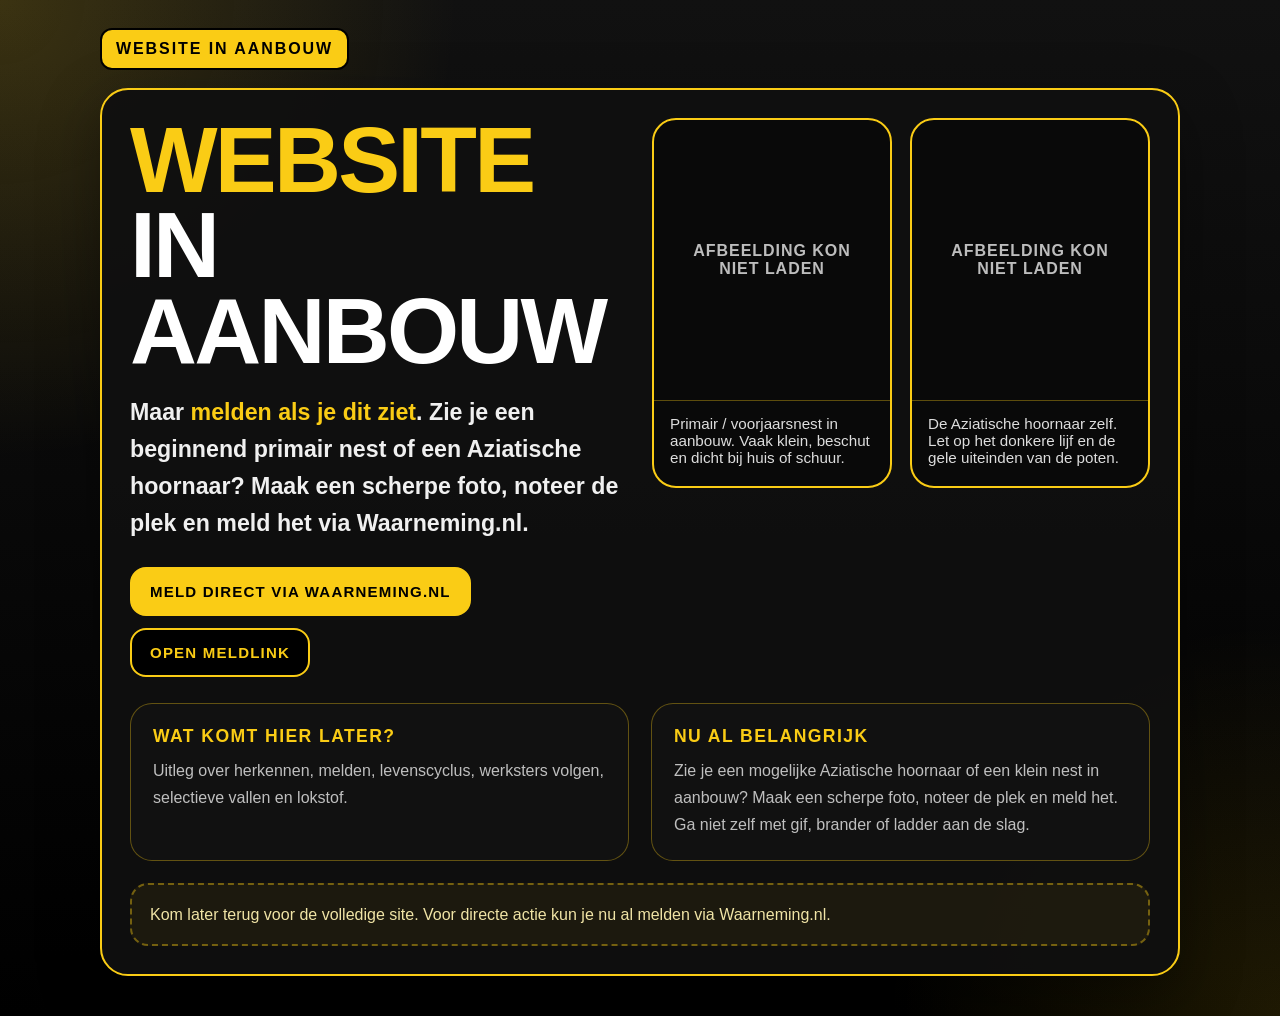
==== commit 0278684f: "Update index.html" ====
--- a/index.html
+++ b/index.html
@@ -121,7 +121,6 @@
             </a>
           </div>
 
-          <div class="url">https://waarneming.nl/go/vespa-velutina/</div>
         </div>
 
         <div class="visuals">
@@ -167,7 +166,7 @@
       </div>
     </div>
 
-    <div class="footer">Tijdelijke GitHub Pages-versie</div>
+  
   </div>
 </body>
 </html>
